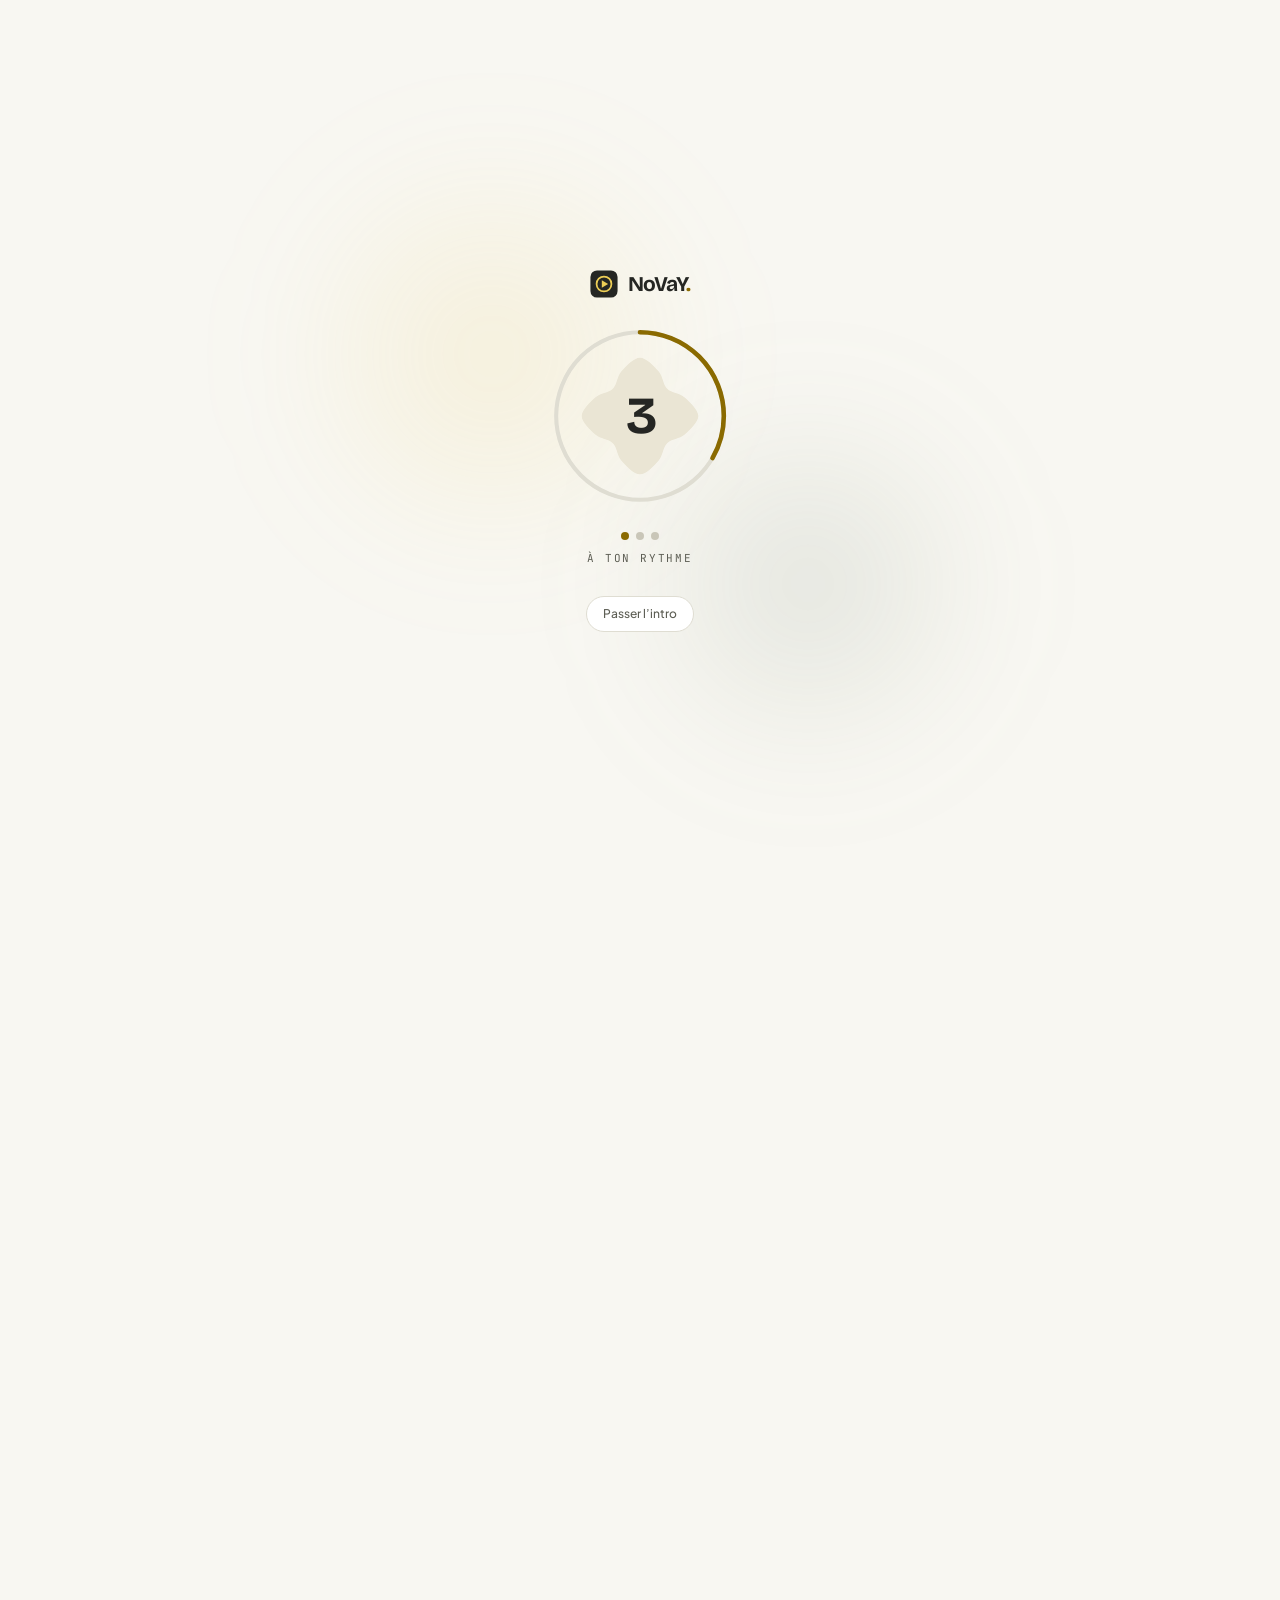
==== index.html @ 151ee206 "feat: initialize NoVaY web application project Set up the project structure including base dependenc" ====
<!doctype html>
<html lang="fr">
  <head>
    <meta charset="UTF-8" />
    <meta name="viewport" content="width=device-width, initial-scale=1.0" />
    <title>NoVaY — Tes animés, à ton rythme</title>
    <meta
      name="description"
      content="Télécharge NoVaY pour Android : animés VF et VOSTFR, bibliothèque et lecture hors ligne. APK universel gratuit, compatible Android 7 et plus."
    />
    <meta property="og:title" content="NoVaY — Tes animés, à ton rythme" />
    <meta
      property="og:description"
      content="Télécharge NoVaY pour Android : animés VF et VOSTFR, bibliothèque et lecture hors ligne. APK universel gratuit, compatible Android 7 et plus."
    />
    <meta property="og:type" content="website" />
    <meta name="twitter:card" content="summary_large_image" />
    <meta name="theme-color" content="#f8f7f2" />
    <link
      rel="icon"
      type="image/svg+xml"
      href="data:image/svg+xml,%3Csvg xmlns='http://www.w3.org/2000/svg' viewBox='0 0 32 32'%3E%3Crect width='32' height='32' rx='8' fill='%23252623'/%3E%3Ccircle cx='16' cy='16' r='9' fill='none' stroke='%23edce56' stroke-width='2'/%3E%3Cpath d='M13.5 11.8l7.2 4.2-7.2 4.2z' fill='%23edce56'/%3E%3C/svg%3E"
    />
    <link rel="preconnect" href="https://fonts.googleapis.com" />
    <link rel="preconnect" href="https://fonts.gstatic.com" crossorigin />
    <link
      href="https://fonts.googleapis.com/css2?family=Bricolage+Grotesque:opsz,wght@12..96,600;12..96,700&family=Fraunces:ital,opsz,wght@1,9..144,400;1,9..144,500&family=JetBrains+Mono:wght@500;600&family=Plus+Jakarta+Sans:wght@400;500;600;700&display=swap"
      rel="stylesheet"
    />
    <script>
      (function () {
        try {
          var saved = localStorage.getItem('novay-theme');
          var dark =
            saved === 'dark' ||
            (!saved &&
              window.matchMedia &&
              window.matchMedia('(prefers-color-scheme: dark)').matches);
          document.documentElement.dataset.theme = dark ? 'dark' : 'light';
          var reduced =
            window.matchMedia &&
            window.matchMedia('(prefers-reduced-motion: reduce)').matches;
          document.documentElement.dataset.loader = reduced ? 'done' : 'counting';
        } catch (e) {
          document.documentElement.dataset.theme = 'light';
          document.documentElement.dataset.loader = 'counting';
        }
      })();
    </script>
    <link rel="stylesheet" href="/src/styles.css" />
  </head>
  <body id="top">
    <div
      class="page-loader"
      id="page-loader"
      role="status"
      aria-live="polite"
      aria-label="Chargement de NoVaY"
      data-step="0"
    >
      <div class="loader-backdrop" aria-hidden="true">
        <div class="loader-ambient loader-ambient-1"></div>
        <div class="loader-ambient loader-ambient-2"></div>
      </div>

      <div class="loader-reveal-ring" aria-hidden="true"></div>

      <div class="loader-stage">
        <div class="loader-brand" aria-hidden="true">
          <svg class="brand-mark" viewBox="0 0 32 32" fill="none">
            <rect class="brand-mark-bg" x="0.5" y="0.5" width="31" height="31" rx="7.5" stroke-width="1" />
            <circle cx="16" cy="16" r="8.5" stroke="#edce56" stroke-width="2" />
            <path d="M13.5 11.8L20.7 16L13.5 20.2V11.8Z" fill="#edce56" />
          </svg>
          <span>NoVaY<span class="brand-dot">.</span></span>
        </div>

        <div class="loader-emblem">
          <svg class="loader-track-svg" viewBox="0 0 180 180" aria-hidden="true">
            <circle class="loader-ring-track" cx="90" cy="90" r="82" />
            <circle class="loader-ring-progress" id="loader-ring-progress" cx="90" cy="90" r="82" />
          </svg>

          <svg class="loader-m3-shape-svg" viewBox="0 0 200 200" aria-hidden="true">
            <path
              class="loader-m3-shape"
              id="loader-m3-shape"
              d="M 188.00 100.00 C 188.00 109.31 175.27 121.10 167.44 127.94 C 159.61 134.77 147.60 134.43 141.01 141.01 C 134.43 147.60 134.77 159.61 127.94 167.44 C 121.10 175.27 109.31 188.00 100.00 188.00 C 90.69 188.00 78.90 175.27 72.06 167.44 C 65.23 159.61 65.57 147.60 58.99 141.01 C 52.40 134.43 40.39 134.77 32.56 127.94 C 24.73 121.10 12.00 109.31 12.00 100.00 C 12.00 90.69 24.73 78.90 32.56 72.06 C 40.39 65.23 52.40 65.57 58.99 58.99 C 65.57 52.40 65.23 40.39 72.06 32.56 C 78.90 24.73 90.69 12.00 100.00 12.00 C 109.31 12.00 121.10 24.73 127.94 32.56 C 134.77 40.39 134.43 52.40 141.01 58.99 C 147.60 65.57 159.61 65.23 167.44 72.06 C 175.27 78.90 188.00 90.69 188.00 100.00 Z"
            />
          </svg>

          <div class="loader-count-wrap">
            <span class="loader-count" id="loader-count">3</span>
          </div>
        </div>

        <div class="loader-meta">
          <div class="loader-steps-bar" aria-hidden="true">
            <span class="loader-step-dot is-active" data-loader-dot="0"></span>
            <span class="loader-step-dot" data-loader-dot="1"></span>
            <span class="loader-step-dot" data-loader-dot="2"></span>
          </div>
          <p class="loader-caption" id="loader-caption">À ton rythme</p>
        </div>

        <button type="button" class="loader-skip" id="loader-skip">
          Passer l’intro
        </button>
      </div>
    </div>

    <a class="skip-link" href="#contenu">Aller au contenu</a>
    <div class="scroll-progress" aria-hidden="true">
      <div class="scroll-progress-bar" id="scroll-progress-bar"></div>
    </div>

    <header class="site-header" id="site-header">
      <div class="nav-bar wrap">
        <a class="brand" href="#top" aria-label="NoVaY — Accueil">
          <svg class="brand-mark" viewBox="0 0 32 32" fill="none" aria-hidden="true">
            <rect class="brand-mark-bg" x="0.5" y="0.5" width="31" height="31" rx="7.5" stroke-width="1" />
            <circle cx="16" cy="16" r="8.5" stroke="#edce56" stroke-width="2" />
            <path d="M13.5 11.8L20.7 16L13.5 20.2V11.8Z" fill="#edce56" />
          </svg>
          <span>NoVaY<span class="brand-dot">.</span></span>
        </a>

        <nav class="nav-links" aria-label="Navigation principale">
          <a href="#fonctionnalites">L’expérience</a>
          <a href="#apercu">Aperçu</a>
          <a href="#installation">Installation</a>
          <a href="#faq">FAQ</a>
        </nav>

        <div class="nav-actions">
          <button
            type="button"
            class="theme-toggle"
            id="theme-toggle"
            aria-label="Passer au thème sombre"
            aria-pressed="false"
          >
            <svg class="icon-moon" width="18" height="18" viewBox="0 0 24 24" fill="none" stroke="currentColor" stroke-width="1.8" stroke-linecap="round" stroke-linejoin="round" aria-hidden="true">
              <path d="M12 3a6 6 0 0 0 9 9 9 9 0 1 1-9-9Z" />
            </svg>
            <svg class="icon-sun" width="18" height="18" viewBox="0 0 24 24" fill="none" stroke="currentColor" stroke-width="1.8" stroke-linecap="round" stroke-linejoin="round" aria-hidden="true">
              <circle cx="12" cy="12" r="4" />
              <path d="M12 2v2" /><path d="M12 20v2" />
              <path d="m4.93 4.93 1.41 1.41" /><path d="m17.66 17.66 1.41 1.41" />
              <path d="M2 12h2" /><path d="M20 12h2" />
              <path d="m6.34 17.66-1.41 1.41" /><path d="m19.07 4.93-1.41 1.41" />
            </svg>
          </button>

          <a
            class="nav-download"
            href="https://github.com/jCVERSA/p/releases/latest/download/novay-universal-release.apk"
          >
            Télécharger
            <svg width="14" height="14" viewBox="0 0 24 24" fill="none" stroke="currentColor" stroke-width="2" stroke-linecap="round" stroke-linejoin="round" aria-hidden="true">
              <path d="M12 5v14" />
              <path d="m19 12-7 7-7-7" />
            </svg>
          </a>

          <button
            type="button"
            class="mobile-menu-btn"
            id="mobile-menu-btn"
            aria-label="Ouvrir le menu de navigation"
            aria-expanded="false"
            aria-controls="mobile-drawer"
          >
            <svg width="20" height="20" viewBox="0 0 24 24" fill="none" stroke="currentColor" stroke-width="2" stroke-linecap="round" stroke-linejoin="round" aria-hidden="true">
              <line x1="4" x2="20" y1="7" y2="7" />
              <line x1="4" x2="20" y1="12" y2="12" />
              <line x1="4" x2="20" y1="17" y2="17" />
            </svg>
          </button>
        </div>
      </div>

      <div class="mobile-drawer" id="mobile-drawer" hidden>
        <div class="mobile-drawer-links">
          <a href="#fonctionnalites">L’expérience</a>
          <a href="#apercu">Aperçu interactif</a>
          <a href="#installation">Installation</a>
          <a href="#faq">FAQ</a>
          <a href="https://github.com/jCVERSA/p/releases/latest/download/novay-universal-release.apk">
            Télécharger l’APK Android
          </a>
        </div>
      </div>
    </header>

    <main id="contenu" tabindex="-1">
      <section class="hero wrap">
        <div class="hero-copy">
          <div class="eyebrow">
            <span class="eyebrow-rule" aria-hidden="true"></span>
            TES ANIMÉS, PARTOUT AVEC TOI
          </div>
          <h1>
            Un épisode.<br />
            Puis un autre.<br />
            <span class="hero-highlight">À ton rythme.</span>
          </h1>
          <p class="hero-lead">
            Le plaisir des animés, sans détour. VF, VOSTFR et lecture hors ligne, réunis dans une seule application Android pensée pour t’accompagner partout.
          </p>
          <div class="hero-cta-row">
            <a
              class="button"
              href="https://github.com/jCVERSA/p/releases/latest/download/novay-universal-release.apk"
            >
              <svg width="17" height="17" viewBox="0 0 24 24" fill="none" stroke="currentColor" stroke-width="2" stroke-linecap="round" stroke-linejoin="round" aria-hidden="true">
                <path d="M12 15V3" />
                <path d="M21 15v4a2 2 0 0 1-2 2H5a2 2 0 0 1-2-2v-4" />
                <path d="m7 10 5 5 5-5" />
              </svg>
              Télécharger pour Android
              <svg width="16" height="16" viewBox="0 0 24 24" fill="none" stroke="currentColor" stroke-width="2" stroke-linecap="round" stroke-linejoin="round" aria-hidden="true">
                <path d="M7 7h10v10" />
                <path d="M7 17 17 7" />
              </svg>
            </a>
            <a class="button-secondary" href="#installation">
              Comment installer
              <svg width="14" height="14" viewBox="0 0 24 24" fill="none" stroke="currentColor" stroke-width="2" stroke-linecap="round" stroke-linejoin="round" aria-hidden="true">
                <path d="M5 12h14" />
                <path d="m12 5 7 7-7 7" />
              </svg>
            </a>
          </div>
          <div class="download-note">
            <svg width="14" height="14" viewBox="0 0 24 24" fill="none" stroke="currentColor" stroke-width="2" stroke-linecap="round" stroke-linejoin="round" aria-hidden="true">
              <rect width="14" height="20" x="5" y="2" rx="2" ry="2" />
              <path d="M12 18h.01" />
            </svg>
            <span>Android 7+</span>
            <span aria-hidden="true">·</span>
            <span>Gratuit</span>
            <span aria-hidden="true">·</span>
            <span>APK universel</span>
          </div>
        </div>

        <div class="hero-visual" id="apercu">
          <svg class="petal p1" viewBox="0 0 200 200" aria-hidden="true">
            <path
              class="m3-petal-path p1-path"
              d="M 188.00 100.00 C 188.00 111.52 176.89 121.93 164.67 126.79 C 152.46 131.65 141.58 131.96 136.77 136.77 C 131.96 141.58 131.65 152.46 126.79 164.67 C 121.93 176.89 111.52 188.00 100.00 188.00 C 88.48 188.00 78.07 176.89 73.21 164.67 C 68.35 152.46 68.04 141.58 63.23 136.77 C 58.42 131.96 47.54 131.65 35.33 126.79 C 23.11 121.93 12.00 111.52 12.00 100.00 C 12.00 88.48 23.11 78.07 35.33 73.21 C 47.54 68.35 58.42 68.04 63.23 63.23 C 68.04 58.42 68.35 47.54 73.21 35.33 C 78.07 23.11 88.48 12.00 100.00 12.00 C 111.52 12.00 121.93 23.11 126.79 35.33 C 131.65 47.54 131.96 58.42 136.77 63.23 C 141.58 68.04 152.46 68.35 164.67 73.21 C 176.89 78.07 188.00 88.48 188.00 100.00 Z"
            />
          </svg>
          <svg class="petal p2" viewBox="0 0 200 200" aria-hidden="true">
            <path
              class="m3-petal-path p2-path"
              d="M 187.00 100.00 C 187.00 111.39 163.31 117.01 160.05 124.87 C 156.80 132.74 169.57 153.47 161.52 161.52 C 153.47 169.57 132.74 156.80 124.87 160.05 C 117.01 163.31 111.39 187.00 100.00 187.00 C 88.61 187.00 82.99 163.31 75.13 160.05 C 67.26 156.80 46.53 169.57 38.48 161.52 C 30.43 153.47 43.20 132.74 39.95 124.87 C 36.69 117.01 13.00 111.39 13.00 100.00 C 13.00 88.61 36.69 82.99 39.95 75.13 C 43.20 67.26 30.43 46.53 38.48 38.48 C 46.53 30.43 67.26 43.20 75.13 39.95 C 82.99 36.69 88.61 13.00 100.00 13.00 C 111.39 13.00 117.01 36.69 124.87 39.95 C 132.74 43.20 153.47 30.43 161.52 38.48 C 169.57 46.53 156.80 67.26 160.05 75.13 C 163.31 82.99 187.00 88.61 187.00 100.00 Z"
            />
          </svg>
          <svg class="petal p3" viewBox="0 0 200 200" aria-hidden="true">
            <path
              class="m3-petal-path p3-path"
              d="M 184.00 100.00 C 185.05 111.00 180.69 122.17 173.38 130.39 C 166.06 138.62 156.35 143.85 147.74 147.74 C 139.13 151.63 131.69 154.71 124.39 158.89 C 117.09 163.06 109.42 168.33 100.00 172.00 C 90.58 175.67 79.40 177.19 69.29 174.15 C 59.17 171.11 50.64 163.52 45.92 154.08 C 41.19 144.65 40.23 133.91 40.34 124.71 C 40.44 115.52 41.05 107.85 40.00 100.00 C 38.95 92.15 36.30 83.57 35.11 73.12 C 33.92 62.68 34.80 50.44 40.26 40.26 C 45.72 30.08 55.76 22.58 67.12 20.62 C 78.49 18.67 90.58 22.24 100.00 28.00 C 109.42 33.76 116.18 41.08 122.23 46.34 C 128.28 51.60 134.22 54.76 142.08 57.92 C 149.95 61.07 159.75 64.80 168.15 71.77 C 176.55 78.74 182.95 89.00 184.00 100.00 Z"
            />
          </svg>
          <div class="orbit" aria-hidden="true"></div>

          <div class="floating-label" aria-hidden="true">
            <span>Le prochain épisode ?</span>
            <strong>Il vient avec toi.</strong>
            <svg width="68" height="42" viewBox="0 0 70 43">
              <path
                d="M2 4 Q55 -4 59 33 M49 25 L59 35 L68 24"
                fill="none"
                stroke="currentColor"
                stroke-width="1.5"
                stroke-linecap="round"
                stroke-linejoin="round"
              />
            </svg>
          </div>

          <div class="phone-stage">
            <div class="phone-depth-glow" aria-hidden="true"></div>
            <div class="phone" id="interactive-phone" role="region" aria-label="Aperçu interactif de l'application NoVaY">
              <div class="phone-glare" aria-hidden="true"></div>
              <div class="camera" aria-hidden="true"></div>
              <div class="phone-status" aria-hidden="true">
                <span>9:41</span>
                <span>5G · 94%</span>
              </div>

              <div class="phone-header">
                <span class="phone-brand">NoVaY<span class="brand-dot">.</span></span>
                <button
                  type="button"
                  class="phone-search-btn"
                  data-jump-tab="catalog"
                  aria-label="Explorer le catalogue dans l'aperçu"
                >
                  <svg width="16" height="16" viewBox="0 0 24 24" fill="none" stroke="currentColor" stroke-width="2" stroke-linecap="round" stroke-linejoin="round" aria-hidden="true">
                    <path d="m21 21-4.34-4.34" />
                    <circle cx="11" cy="11" r="8" />
                  </svg>
                </button>
              </div>
              <div class="phone-sub" id="phone-subtitle">Ton prochain épisode t’attend.</div>

              <!-- Screen 1: Library -->
              <div class="phone-screen" data-phone-screen="library">
                <div class="phone-art">
                  <svg class="sun" viewBox="0 0 200 200" aria-hidden="true">
                    <path
                      class="sun-path"
                      d="M 190.00 100.00 C 190.00 107.85 165.24 111.52 163.75 117.08 C 162.26 122.65 181.87 138.20 177.94 145.00 C 174.02 151.80 150.74 142.60 146.67 146.67 C 142.60 150.74 151.80 174.02 145.00 177.94 C 138.20 181.87 122.65 162.26 117.08 163.75 C 111.52 165.24 107.85 190.00 100.00 190.00 C 92.15 190.00 88.48 165.24 82.92 163.75 C 77.35 162.26 61.80 181.87 55.00 177.94 C 48.20 174.02 57.40 150.74 53.33 146.67 C 49.26 142.60 25.98 151.80 22.06 145.00 C 18.13 138.20 37.74 122.65 36.25 117.08 C 34.76 111.52 10.00 107.85 10.00 100.00 C 10.00 92.15 34.76 88.48 36.25 82.92 C 37.74 77.35 18.13 61.80 22.06 55.00 C 25.98 48.20 49.26 57.40 53.33 53.33 C 57.40 49.26 48.20 25.98 55.00 22.06 C 61.80 18.13 77.35 37.74 82.92 36.25 C 88.48 34.76 92.15 10.00 100.00 10.00 C 107.85 10.00 111.52 34.76 117.08 36.25 C 122.65 37.74 138.20 18.13 145.00 22.06 C 151.80 25.98 142.60 49.26 146.67 53.33 C 150.74 57.40 174.02 48.20 177.94 55.00 C 181.87 61.80 162.26 77.35 163.75 82.92 C 165.24 88.48 190.00 92.15 190.00 100.00 Z"
                    />
                  </svg>
                  <div class="mountain one" aria-hidden="true"></div>
                  <div class="mountain two" aria-hidden="true"></div>
                  <span class="art-label">À LA UNE</span>
                  <div class="art-title">
                    Une nouvelle<br />aventure commence.
                  </div>
                  <button type="button" class="play-btn" data-jump-tab="catalog">
                    <svg width="11" height="11" viewBox="0 0 24 24" fill="currentColor" aria-hidden="true">
                      <path d="M5 4l15 8-15 8V4z" />
                    </svg>
                    Explorer le catalogue
                  </button>
                </div>

                <div class="phone-section-row">
                  <span>Ta bibliothèque</span>
                  <svg width="14" height="14" viewBox="0 0 24 24" fill="none" stroke="currentColor" stroke-width="2" stroke-linecap="round" stroke-linejoin="round" aria-hidden="true">
                    <path d="M19 14c1.49-1.46 3-3.21 3-5.5A5.5 5.5 0 0 0 16.5 3c-1.76 0-3 .5-4.5 2-1.5-1.5-2.74-2-4.5-2A5.5 5.5 0 0 0 2 8.5c0 2.3 1.5 4.05 3 5.5l7 7Z" />
                  </svg>
                </div>

                <div class="mini-grid">
                  <button type="button" class="mini-tile" data-genre-tile="aventure" aria-pressed="false">
                    <div class="mini-art a0">
                      <svg width="20" height="20" viewBox="0 0 24 24" fill="none" stroke="currentColor" stroke-width="1.8" stroke-linecap="round" stroke-linejoin="round" aria-hidden="true">
                        <polygon points="12 2 15.09 8.26 22 9.27 17 14.14 18.18 21.02 12 17.77 5.82 21.02 7 14.14 2 9.27 8.91 8.26 12 2" />
                      </svg>
                    </div>
                    <span>Aventure</span>
                  </button>
                  <button type="button" class="mini-tile" data-genre-tile="fantastique" aria-pressed="false">
                    <div class="mini-art a1">
                      <svg width="20" height="20" viewBox="0 0 24 24" fill="none" stroke="currentColor" stroke-width="1.8" stroke-linecap="round" stroke-linejoin="round" aria-hidden="true">
                        <path d="M12 3a6 6 0 0 0 9 9 9 9 0 1 1-9-9Z" />
                      </svg>
                    </div>
                    <span>Fantastique</span>
                  </button>
                  <button type="button" class="mini-tile" data-genre-tile="decouverte" aria-pressed="false">
                    <div class="mini-art a2">
                      <svg width="20" height="20" viewBox="0 0 24 24" fill="none" stroke="currentColor" stroke-width="1.8" stroke-linecap="round" stroke-linejoin="round" aria-hidden="true">
                        <circle cx="12" cy="12" r="10" />
                        <polygon points="16.24 7.76 14.12 14.12 7.76 16.24 9.88 9.88 16.24 7.76" />
                      </svg>
                    </div>
                    <span>Découverte</span>
                  </button>
                </div>

                <button type="button" class="offline-banner" data-jump-tab="offline">
                  <div class="offline-icon">
                    <svg width="14" height="14" viewBox="0 0 24 24" fill="none" stroke="currentColor" stroke-width="2.2" stroke-linecap="round" stroke-linejoin="round" aria-hidden="true">
                      <path d="M12 15V3" />
                      <path d="M21 15v4a2 2 0 0 1-2 2H5a2 2 0 0 1-2-2v-4" />
                      <path d="m7 10 5 5 5-5" />
                    </svg>
                  </div>
                  <div>
                    <strong>Prêt pour le hors-ligne</strong>
                    <small id="library-offline-count">2 épisodes prêts hors ligne</small>
                  </div>
                  <svg class="offline-check" width="14" height="14" viewBox="0 0 24 24" fill="none" stroke="currentColor" stroke-width="2.4" stroke-linecap="round" stroke-linejoin="round" aria-hidden="true">
                    <path d="M20 6 9 17l-5-5" />
                  </svg>
                </button>
              </div>

              <!-- Screen 2: Catalog -->
              <div class="phone-screen" data-phone-screen="catalog" hidden>
                <div class="phone-filter-row" role="group" aria-label="Filtrer par langue">
                  <button type="button" class="phone-filter-btn" data-lang-filter="all" aria-pressed="true">Tous</button>
                  <button type="button" class="phone-filter-btn" data-lang-filter="VF" aria-pressed="false">VF</button>
                  <button type="button" class="phone-filter-btn" data-lang-filter="VOSTFR" aria-pressed="false">VOSTFR</button>
                </div>
                <div class="phone-list" id="phone-catalog-list"></div>
              </div>

              <!-- Screen 3: Offline -->
              <div class="phone-screen" data-phone-screen="offline" hidden>
                <div class="phone-offline-summary">
                  <span>Stockage hors ligne</span>
                  <strong id="phone-offline-total">2/4 prêts</strong>
                </div>
                <div class="phone-list" id="phone-offline-list"></div>
              </div>

              <div class="phone-nav" role="tablist" aria-label="Navigation de l'aperçu">
                <button
                  type="button"
                  class="phone-nav-btn"
                  role="tab"
                  data-phone-tab="library"
                  aria-selected="true"
                >
                  <span class="phone-nav-pill" aria-hidden="true">
                    <svg width="16" height="16" viewBox="0 0 24 24" fill="none" stroke="currentColor" stroke-width="2" stroke-linecap="round" stroke-linejoin="round">
                      <path d="M12 7v14" />
                      <path d="M3 18a1 1 0 0 1-1-1V4a1 1 0 0 1 1-1h5a4 4 0 0 1 4 4 4 4 0 0 1 4-4h5a1 1 0 0 1 1 1v13a1 1 0 0 1-1 1h-6a3 3 0 0 0-3 3 3 3 0 0 0-3-3z" />
                    </svg>
                  </span>
                  <span>Bibliothèque</span>
                </button>
                <button
                  type="button"
                  class="phone-nav-btn"
                  role="tab"
                  data-phone-tab="catalog"
                  aria-selected="false"
                >
                  <span class="phone-nav-pill" aria-hidden="true">
                    <svg width="16" height="16" viewBox="0 0 24 24" fill="none" stroke="currentColor" stroke-width="2" stroke-linecap="round" stroke-linejoin="round">
                      <path d="m21 21-4.34-4.34" />
                      <circle cx="11" cy="11" r="8" />
                    </svg>
                  </span>
                  <span>Catalogue</span>
                </button>
                <button
                  type="button"
                  class="phone-nav-btn"
                  role="tab"
                  data-phone-tab="offline"
                  aria-selected="false"
                >
                  <span class="phone-nav-pill" aria-hidden="true">
                    <svg width="16" height="16" viewBox="0 0 24 24" fill="none" stroke="currentColor" stroke-width="2" stroke-linecap="round" stroke-linejoin="round">
                      <path d="M12 15V3" />
                      <path d="M21 15v4a2 2 0 0 1-2 2H5a2 2 0 0 1-2-2v-4" />
                      <path d="m7 10 5 5 5-5" />
                    </svg>
                  </span>
                  <span>Hors-ligne</span>
                </button>
              </div>

              <div class="phone-sheet-backdrop" id="phone-sheet-backdrop" hidden></div>
              <div
                class="phone-sheet"
                id="phone-sheet"
                role="dialog"
                aria-modal="false"
                aria-labelledby="phone-sheet-title"
                hidden
              >
                <div class="phone-sheet-handle" aria-hidden="true"></div>
                <div class="phone-sheet-head">
                  <div>
                    <span class="phone-sheet-kicker">COLLECTION</span>
                    <h3 class="phone-sheet-title" id="phone-sheet-title">Fantastique</h3>
                  </div>
                  <button
                    type="button"
                    class="phone-sheet-close"
                    id="phone-sheet-close"
                    aria-label="Fermer l’aperçu de la collection"
                  >
                    <svg width="14" height="14" viewBox="0 0 24 24" fill="none" stroke="currentColor" stroke-width="2.2" stroke-linecap="round" stroke-linejoin="round" aria-hidden="true">
                      <path d="M18 6 6 18" />
                      <path d="m6 6 12 12" />
                    </svg>
                  </button>
                </div>
                <div class="phone-sheet-list" id="phone-sheet-list"></div>
                <button type="button" class="phone-sheet-cta" id="phone-sheet-catalog-btn">
                  Tout voir dans le catalogue
                  <svg width="12" height="12" viewBox="0 0 24 24" fill="none" stroke="currentColor" stroke-width="2.2" stroke-linecap="round" stroke-linejoin="round" aria-hidden="true">
                    <path d="M5 12h14" />
                    <path d="m12 5 7 7-7 7" />
                  </svg>
                </button>
              </div>
            </div>
          </div>

          <span class="preview-note">Aperçu interactif de l’expérience NoVaY — clique pour explorer</span>
          <svg class="little-star" width="56" height="56" viewBox="0 0 200 200" fill="none" aria-hidden="true">
            <path
              class="little-star-badge"
              d="M 190.00 100.00 C 190.00 107.85 165.24 111.52 163.75 117.08 C 162.26 122.65 181.87 138.20 177.94 145.00 C 174.02 151.80 150.74 142.60 146.67 146.67 C 142.60 150.74 151.80 174.02 145.00 177.94 C 138.20 181.87 122.65 162.26 117.08 163.75 C 111.52 165.24 107.85 190.00 100.00 190.00 C 92.15 190.00 88.48 165.24 82.92 163.75 C 77.35 162.26 61.80 181.87 55.00 177.94 C 48.20 174.02 57.40 150.74 53.33 146.67 C 49.26 142.60 25.98 151.80 22.06 145.00 C 18.13 138.20 37.74 122.65 36.25 117.08 C 34.76 111.52 10.00 107.85 10.00 100.00 C 10.00 92.15 34.76 88.48 36.25 82.92 C 37.74 77.35 18.13 61.80 22.06 55.00 C 25.98 48.20 49.26 57.40 53.33 53.33 C 57.40 49.26 48.20 25.98 55.00 22.06 C 61.80 18.13 77.35 37.74 82.92 36.25 C 88.48 34.76 92.15 10.00 100.00 10.00 C 107.85 10.00 111.52 34.76 117.08 36.25 C 122.65 37.74 138.20 18.13 145.00 22.06 C 151.80 25.98 142.60 49.26 146.67 53.33 C 150.74 57.40 174.02 48.20 177.94 55.00 C 181.87 61.80 162.26 77.35 163.75 82.92 C 165.24 88.48 190.00 92.15 190.00 100.00 Z"
            />
            <circle cx="100" cy="100" r="14" class="little-star-core" />
          </svg>
        </div>
      </section>

      <section class="promise reveal" aria-labelledby="promise-heading">
        <div class="promise-top" id="promise-heading">PAS BESOIN DE COMPLIQUER LES CHOSES.</div>
        <div class="promise-items">
          <div class="promise-item">
            <span class="promise-num" aria-hidden="true">1.</span>
            <h2>Choisis<br />ton animé.</h2>
          </div>
          <div class="promise-item">
            <span class="promise-num" aria-hidden="true">2.</span>
            <h2>Emporte<br />l’histoire.</h2>
          </div>
        </div>
        <p class="promise-foot">Une appli. Tes épisodes. Et la liberté de regarder à ta façon.</p>
      </section>

      <section id="fonctionnalites" class="features wrap">
        <div class="features-head reveal">
          <span class="section-label">UNE EXPÉRIENCE QUI TE SUIT</span>
        </div>

        <div class="feature-list">
          <article class="feature f0 reveal">
            <div class="feature-copy">
              <span class="feature-num">01.</span>
              <h2>Tes animés.<br />Ta langue.</h2>
              <p>
                Retrouve tes animés en VF ou en VOSTFR. Explore le catalogue, choisis ta saison et plonge dans le prochain épisode.
              </p>
              <div class="feature-control">
                <div class="segmented" role="group" aria-label="Choisir la langue d'aperçu">
                  <span class="segmented-indicator" aria-hidden="true"></span>
                  <button type="button" class="segmented-btn" data-feature-lang="VF" aria-pressed="true">VF</button>
                  <button type="button" class="segmented-btn" data-feature-lang="VOSTFR" aria-pressed="false">VOSTFR</button>
                </div>
                <span class="feature-control-note" id="feature-lang-note">Piste audio française sélectionnée</span>
              </div>
            </div>

            <div class="feature-illustration">
              <div class="illustration-disc">
                <svg class="morph-backdrop" viewBox="0 0 200 200" aria-hidden="true">
                  <path
                    class="morph-path"
                    d="M 188.00 100.00 C 188.00 109.31 175.27 121.10 167.44 127.94 C 159.61 134.77 147.60 134.43 141.01 141.01 C 134.43 147.60 134.77 159.61 127.94 167.44 C 121.10 175.27 109.31 188.00 100.00 188.00 C 90.69 188.00 78.90 175.27 72.06 167.44 C 65.23 159.61 65.57 147.60 58.99 141.01 C 52.40 134.43 40.39 134.77 32.56 127.94 C 24.73 121.10 12.00 109.31 12.00 100.00 C 12.00 90.69 24.73 78.90 32.56 72.06 C 40.39 65.23 52.40 65.57 58.99 58.99 C 65.57 52.40 65.23 40.39 72.06 32.56 C 78.90 24.73 90.69 12.00 100.00 12.00 C 109.31 12.00 121.10 24.73 127.94 32.56 C 134.77 40.39 134.43 52.40 141.01 58.99 C 147.60 65.57 159.61 65.23 167.44 72.06 C 175.27 78.90 188.00 90.69 188.00 100.00 Z"
                  />
                </svg>
                <svg class="illustration-icon" width="88" height="88" viewBox="0 0 24 24" fill="none" stroke="currentColor" stroke-width="1.35" stroke-linecap="round" stroke-linejoin="round" aria-hidden="true">
                  <path pathLength="1" d="M3 14h3a2 2 0 0 1 2 2v3a2 2 0 0 1-2 2H5a2 2 0 0 1-2-2v-7a9 9 0 0 1 18 0v7a2 2 0 0 1-2 2h-1a2 2 0 0 1-2-2v-3a2 2 0 0 1 2-2h3" />
                </svg>
                <svg class="small-spark" width="32" height="32" viewBox="0 0 48 48" fill="none" aria-hidden="true">
                  <path d="M24 4v40M4 24h40M10 10l28 28M38 10L10 38" stroke="currentColor" stroke-width="2.5" stroke-linecap="round" />
                </svg>
              </div>
              <span class="illustration-tag">VF &amp; VOSTFR</span>
            </div>
          </article>

          <article class="feature is-reversed f1 reveal">
            <div class="feature-copy">
              <span class="feature-num">02.</span>
              <h2>Moins de réseau.<br />Plus d’épisodes.</h2>
              <p>
                Télécharge tes épisodes dans la qualité de ton choix. Dans le train, en voyage ou sans connexion : la suite reste avec toi.
              </p>
              <div class="feature-control">
                <div class="segmented" role="group" aria-label="Choisir la qualité vidéo">
                  <span class="segmented-indicator" aria-hidden="true"></span>
                  <button type="button" class="segmented-btn" data-quality-opt="1080p" aria-pressed="false">1080p</button>
                  <button type="button" class="segmented-btn" data-quality-opt="720p" aria-pressed="true">720p</button>
                  <button type="button" class="segmented-btn" data-quality-opt="480p" aria-pressed="false">480p</button>
                </div>
                <span class="feature-control-note" id="feature-quality-note">HD · Équilibre idéal entre netteté et espace</span>
              </div>
            </div>

            <div class="feature-illustration">
              <div class="illustration-disc">
                <svg class="morph-backdrop" viewBox="0 0 200 200" aria-hidden="true">
                  <path
                    class="morph-path"
                    d="M 188.00 100.00 C 188.00 109.31 175.27 121.10 167.44 127.94 C 159.61 134.77 147.60 134.43 141.01 141.01 C 134.43 147.60 134.77 159.61 127.94 167.44 C 121.10 175.27 109.31 188.00 100.00 188.00 C 90.69 188.00 78.90 175.27 72.06 167.44 C 65.23 159.61 65.57 147.60 58.99 141.01 C 52.40 134.43 40.39 134.77 32.56 127.94 C 24.73 121.10 12.00 109.31 12.00 100.00 C 12.00 90.69 24.73 78.90 32.56 72.06 C 40.39 65.23 52.40 65.57 58.99 58.99 C 65.57 52.40 65.23 40.39 72.06 32.56 C 78.90 24.73 90.69 12.00 100.00 12.00 C 109.31 12.00 121.10 24.73 127.94 32.56 C 134.77 40.39 134.43 52.40 141.01 58.99 C 147.60 65.57 159.61 65.23 167.44 72.06 C 175.27 78.90 188.00 90.69 188.00 100.00 Z"
                  />
                </svg>
                <svg class="illustration-icon" width="88" height="88" viewBox="0 0 24 24" fill="none" stroke="currentColor" stroke-width="1.35" stroke-linecap="round" stroke-linejoin="round" aria-hidden="true">
                  <path pathLength="1" d="M12 20h.01" />
                  <path pathLength="1" d="M8.5 16.429a5 5 0 0 1 7 0" />
                  <path pathLength="1" d="M5 12.859a10 10 0 0 1 5.17-2.69" />
                  <path pathLength="1" d="M19 12.859a10 10 0 0 0-2.007-1.523" />
                  <path pathLength="1" d="M2 8.82a15 15 0 0 1 4.177-2.643" />
                  <path pathLength="1" d="M22 8.82a15 15 0 0 0-11.288-3.764" />
                  <path pathLength="1" d="m2 2 20 20" />
                </svg>
                <svg class="small-spark" width="32" height="32" viewBox="0 0 48 48" fill="none" aria-hidden="true">
                  <path d="M24 4v40M4 24h40M10 10l28 28M38 10L10 38" stroke="currentColor" stroke-width="2.5" stroke-linecap="round" />
                </svg>
              </div>
              <span class="illustration-tag">LECTURE HORS LIGNE</span>
            </div>
          </article>

          <article class="feature f2 reveal">
            <div class="feature-copy">
              <span class="feature-num">03.</span>
              <h2>Reprends là<br />où tu en étais.</h2>
              <p>
                Ta bibliothèque, tes favoris et ton historique au même endroit. Retrouve ta progression et continue sans chercher.
              </p>
              <div class="resume-widget" id="resume-widget">
                <button
                  type="button"
                  class="resume-play-btn"
                  id="resume-play-btn"
                  aria-pressed="false"
                  aria-label="Reprendre la lecture"
                >
                  <svg width="14" height="14" viewBox="0 0 24 24" fill="currentColor" aria-hidden="true">
                    <path d="M6 4l14 8-14 8z" />
                  </svg>
                </button>
                <div class="resume-meta">
                  <div class="resume-title">
                    <span class="resume-title-label">
                      <span>Épisode 14</span>
                      <span class="resume-eq" aria-hidden="true">
                        <span></span>
                        <span></span>
                        <span></span>
                      </span>
                    </span>
                    <span class="resume-time" id="resume-time">18:42 / 23:50</span>
                  </div>
                  <div class="resume-bar">
                    <div class="resume-bar-fill" id="resume-bar-fill"></div>
                  </div>
                </div>
              </div>
            </div>

            <div class="feature-illustration">
              <div class="illustration-disc">
                <svg class="morph-backdrop" viewBox="0 0 200 200" aria-hidden="true">
                  <path
                    class="morph-path"
                    d="M 188.00 100.00 C 188.00 109.31 175.27 121.10 167.44 127.94 C 159.61 134.77 147.60 134.43 141.01 141.01 C 134.43 147.60 134.77 159.61 127.94 167.44 C 121.10 175.27 109.31 188.00 100.00 188.00 C 90.69 188.00 78.90 175.27 72.06 167.44 C 65.23 159.61 65.57 147.60 58.99 141.01 C 52.40 134.43 40.39 134.77 32.56 127.94 C 24.73 121.10 12.00 109.31 12.00 100.00 C 12.00 90.69 24.73 78.90 32.56 72.06 C 40.39 65.23 52.40 65.57 58.99 58.99 C 65.57 52.40 65.23 40.39 72.06 32.56 C 78.90 24.73 90.69 12.00 100.00 12.00 C 109.31 12.00 121.10 24.73 127.94 32.56 C 134.77 40.39 134.43 52.40 141.01 58.99 C 147.60 65.57 159.61 65.23 167.44 72.06 C 175.27 78.90 188.00 90.69 188.00 100.00 Z"
                  />
                </svg>
                <svg class="illustration-icon" width="88" height="88" viewBox="0 0 24 24" fill="none" stroke="currentColor" stroke-width="1.35" stroke-linecap="round" stroke-linejoin="round" aria-hidden="true">
                  <path pathLength="1" d="M12 7v14" />
                  <path pathLength="1" d="M3 18a1 1 0 0 1-1-1V4a1 1 0 0 1 1-1h5a4 4 0 0 1 4 4 4 4 0 0 1 4-4h5a1 1 0 0 1 1 1v13a1 1 0 0 1-1 1h-6a3 3 0 0 0-3 3 3 3 0 0 0-3-3z" />
                </svg>
                <svg class="small-spark" width="32" height="32" viewBox="0 0 48 48" fill="none" aria-hidden="true">
                  <path d="M24 4v40M4 24h40M10 10l28 28M38 10L10 38" stroke="currentColor" stroke-width="2.5" stroke-linecap="round" />
                </svg>
              </div>
              <span class="illustration-tag">TON ESPACE, TON RYTHME</span>
            </div>
          </article>
        </div>
      </section>

      <section id="installation" class="installation wrap reveal">
        <span class="section-label">QUELQUES SECONDES, ET C’EST PARTI</span>
        <div class="section-heading">
          <h2>La suite commence<br />sur ton téléphone.</h2>
          <p>Pas de détour par un store. Installe directement NoVaY sur Android en trois étapes simples.</p>
        </div>

        <div class="steps-toolbar">
          <span>Coche les étapes au fur et à mesure de ton installation</span>
          <span class="steps-progress-text" id="steps-progress">0/3 étapes validées</span>
        </div>
        <div class="steps-progress-track" aria-hidden="true">
          <div class="steps-progress-fill" id="steps-progress-fill"></div>
        </div>

        <div class="steps">
          <button type="button" class="step-card" data-step="1" aria-pressed="false">
            <span class="step-top">
              <span>01</span>
              <span class="step-check" aria-hidden="true">
                <svg width="14" height="14" viewBox="0 0 24 24" fill="none" stroke="currentColor" stroke-width="2.6" stroke-linecap="round" stroke-linejoin="round">
                  <path d="M20 6 9 17l-5-5" />
                </svg>
              </span>
            </span>
            <h3>Télécharge l’APK</h3>
            <p>Récupère le fichier depuis la version officielle publiée sur GitHub.</p>
            <span class="step-hint">Fichier universel (32 &amp; 64 bits)</span>
          </button>

          <button type="button" class="step-card" data-step="2" aria-pressed="false">
            <span class="step-top">
              <span>02</span>
              <span class="step-check" aria-hidden="true">
                <svg width="14" height="14" viewBox="0 0 24 24" fill="none" stroke="currentColor" stroke-width="2.6" stroke-linecap="round" stroke-linejoin="round">
                  <path d="M20 6 9 17l-5-5" />
                </svg>
              </span>
            </span>
            <h3>Autorise l’installation</h3>
            <p>Si Android le demande, autorise ton navigateur à installer cette application.</p>
            <span class="step-hint">Paramètres &gt; Sources inconnues</span>
          </button>

          <button type="button" class="step-card" data-step="3" aria-pressed="false">
            <span class="step-top">
              <span>03</span>
              <span class="step-check" aria-hidden="true">
                <svg width="14" height="14" viewBox="0 0 24 24" fill="none" stroke="currentColor" stroke-width="2.6" stroke-linecap="round" stroke-linejoin="round">
                  <path d="M20 6 9 17l-5-5" />
                </svg>
              </span>
            </span>
            <h3>Ouvre NoVaY</h3>
            <p>Installe l’APK, ouvre l’appli et explore le catalogue à ton rythme.</p>
            <span class="step-hint">Aucun compte obligatoire</span>
          </button>
        </div>

        <div class="steps-complete-banner" id="steps-complete-banner" hidden>
          <div class="steps-complete-copy">
            <span class="steps-complete-badge" aria-hidden="true">
              <svg width="16" height="16" viewBox="0 0 24 24" fill="none" stroke="currentColor" stroke-width="2.4" stroke-linecap="round" stroke-linejoin="round">
                <path d="M20 6 9 17l-5-5" />
              </svg>
            </span>
            <div>
              <strong>Tout est prêt !</strong>
              <p>Tu as validé les 3 étapes — lance ton premier épisode sur Android.</p>
            </div>
          </div>
          <a
            class="button yellow steps-complete-cta"
            href="https://github.com/jCVERSA/p/releases/latest/download/novay-universal-release.apk"
          >
            <svg width="16" height="16" viewBox="0 0 24 24" fill="none" stroke="currentColor" stroke-width="2.1" stroke-linecap="round" stroke-linejoin="round" aria-hidden="true">
              <path d="M12 15V3" />
              <path d="M21 15v4a2 2 0 0 1-2 2H5a2 2 0 0 1-2-2v-4" />
              <path d="m7 10 5 5 5-5" />
            </svg>
            Télécharger l’APK
          </a>
        </div>

        <div class="safety-row">
          <p>N’installe que l’APK provenant du dépôt officiel. Tu peux retirer l’autorisation d’installation après usage.</p>
          <a class="safety-link" href="https://github.com/JCVERSA/p/releases" target="_blank" rel="noreferrer">
            Voir les versions sur GitHub
            <svg width="14" height="14" viewBox="0 0 24 24" fill="none" stroke="currentColor" stroke-width="2" stroke-linecap="round" stroke-linejoin="round" aria-hidden="true">
              <path d="M7 7h10v10" />
              <path d="M7 17 17 7" />
            </svg>
          </a>
        </div>
      </section>

      <section id="faq" class="faq wrap reveal">
        <div class="faq-heading">
          <span class="section-label">BON À SAVOIR</span>
          <h2>Une question<br />avant de lancer ?</h2>
          <p>Tout ce qu’il faut savoir sur la compatibilité, la lecture hors ligne et les mises à jour de NoVaY.</p>
        </div>

        <div class="faq-list">
          <div class="faq-item is-open" data-faq-index="0">
            <button type="button" class="faq-trigger" aria-expanded="true" aria-controls="faq-panel-0" id="faq-btn-0">
              <span>NoVaY est-elle gratuite ?</span>
              <span class="faq-plus" aria-hidden="true">+</span>
            </button>
            <div class="faq-panel" id="faq-panel-0" role="region" aria-labelledby="faq-btn-0">
              <div class="faq-panel-inner">
                <p>Oui. Le téléchargement et l’utilisation de l’application sont entièrement gratuits.</p>
              </div>
            </div>
          </div>

          <div class="faq-item" data-faq-index="1">
            <button type="button" class="faq-trigger" aria-expanded="false" aria-controls="faq-panel-1" id="faq-btn-1">
              <span>Mon téléphone est-il compatible ?</span>
              <span class="faq-plus" aria-hidden="true">+</span>
            </button>
            <div class="faq-panel" id="faq-panel-1" role="region" aria-labelledby="faq-btn-1">
              <div class="faq-panel-inner">
                <p>NoVaY est compatible avec Android 7 et versions ultérieures. L’APK universel inclut les architectures 32 et 64 bits.</p>
              </div>
            </div>
          </div>

          <div class="faq-item" data-faq-index="2">
            <button type="button" class="faq-trigger" aria-expanded="false" aria-controls="faq-panel-2" id="faq-btn-2">
              <span>Puis-je regarder sans connexion ?</span>
              <span class="faq-plus" aria-hidden="true">+</span>
            </button>
            <div class="faq-panel" id="faq-panel-2" role="region" aria-labelledby="faq-btn-2">
              <div class="faq-panel-inner">
                <p>Oui, après avoir téléchargé tes épisodes depuis l’application dans la qualité de ton choix. Le catalogue et les contenus non téléchargés nécessitent une connexion.</p>
              </div>
            </div>
          </div>

          <div class="faq-item" data-faq-index="3">
            <button type="button" class="faq-trigger" aria-expanded="false" aria-controls="faq-panel-3" id="faq-btn-3">
              <span>Comment mettre l’application à jour ?</span>
              <span class="faq-plus" aria-hidden="true">+</span>
            </button>
            <div class="faq-panel" id="faq-panel-3" role="region" aria-labelledby="faq-btn-3">
              <div class="faq-panel-inner">
                <p>Télécharge la dernière version depuis cette page ou le dépôt GitHub officiel, puis installe-la par-dessus la version existante sans perdre ta bibliothèque.</p>
              </div>
            </div>
          </div>
        </div>
      </section>

      <section class="last reveal">
        <div class="ocean-bg" aria-hidden="true">
          <div class="ocean-aura ocean-aura-1"></div>
          <div class="ocean-aura ocean-aura-2"></div>
          <svg class="ocean-m3-buoy buoy-left" viewBox="0 0 200 200">
            <path d="M 184.00 100.00 C 185.05 111.00 180.69 122.17 173.38 130.39 C 166.06 138.62 156.35 143.85 147.74 147.74 C 139.13 151.63 131.69 154.71 124.39 158.89 C 117.09 163.06 109.42 168.33 100.00 172.00 C 90.58 175.67 79.40 177.19 69.29 174.15 C 59.17 171.11 50.64 163.52 45.92 154.08 C 41.19 144.65 40.23 133.91 40.34 124.71 C 40.44 115.52 41.05 107.85 40.00 100.00 C 38.95 92.15 36.30 83.57 35.11 73.12 C 33.92 62.68 34.80 50.44 40.26 40.26 C 45.72 30.08 55.76 22.58 67.12 20.62 C 78.49 18.67 90.58 22.24 100.00 28.00 C 109.42 33.76 116.18 41.08 122.23 46.34 C 128.28 51.60 134.22 54.76 142.08 57.92 C 149.95 61.07 159.75 64.80 168.15 71.77 C 176.55 78.74 182.95 89.00 184.00 100.00 Z" />
          </svg>
          <svg class="ocean-m3-buoy buoy-right" viewBox="0 0 200 200">
            <path d="M 187.00 100.00 C 187.00 111.39 163.31 117.01 160.05 124.87 C 156.80 132.74 169.57 153.47 161.52 161.52 C 153.47 169.57 132.74 156.80 124.87 160.05 C 117.01 163.31 111.39 187.00 100.00 187.00 C 88.61 187.00 82.99 163.31 75.13 160.05 C 67.26 156.80 46.53 169.57 38.48 161.52 C 30.43 153.47 43.20 132.74 39.95 124.87 C 36.69 117.01 13.00 111.39 13.00 100.00 C 13.00 88.61 36.69 82.99 39.95 75.13 C 43.20 67.26 30.43 46.53 38.48 38.48 C 46.53 30.43 67.26 43.20 75.13 39.95 C 82.99 36.69 88.61 13.00 100.00 13.00 C 111.39 13.00 117.01 36.69 124.87 39.95 C 132.74 43.20 153.47 30.43 161.52 38.48 C 169.57 46.53 156.80 67.26 160.05 75.13 C 163.31 82.99 187.00 88.61 187.00 100.00 Z" />
          </svg>
          <div class="ocean-layer ocean-layer-far">
            <svg viewBox="0 0 2400 320" preserveAspectRatio="none">
              <path
                class="ocean-wave-far"
                d="M 0 163.74 C 33.33 166.80 66.67 166.78 100.00 166.04 C 133.33 165.30 166.67 164.18 200.00 163.91 C 233.33 163.63 266.67 164.03 300.00 163.84 C 333.33 163.65 366.67 162.65 400.00 160.77 C 433.33 158.88 466.67 156.31 500.00 154.30 C 533.33 152.28 566.67 150.98 600.00 149.60 C 633.33 148.22 666.67 146.47 700.00 142.80 C 733.33 139.14 766.67 133.40 800.00 127.59 C 833.33 121.79 866.67 116.31 900.00 114.82 C 933.33 113.32 966.67 116.10 1000.00 122.39 C 1033.33 128.68 1066.67 138.11 1100.00 146.21 C 1133.33 154.30 1166.67 160.69 1200.00 163.74 C 1233.33 166.80 1266.67 166.78 1300.00 166.04 C 1333.33 165.30 1366.67 164.18 1400.00 163.91 C 1433.33 163.63 1466.67 164.03 1500.00 163.84 C 1533.33 163.65 1566.67 162.65 1600.00 160.77 C 1633.33 158.88 1666.67 156.31 1700.00 154.30 C 1733.33 152.28 1766.67 150.98 1800.00 149.60 C 1833.33 148.22 1866.67 146.47 1900.00 142.80 C 1933.33 139.14 1966.67 133.40 2000.00 127.59 C 2033.33 121.79 2066.67 116.31 2100.00 114.82 C 2133.33 113.32 2166.67 116.10 2200.00 122.39 C 2233.33 128.68 2266.67 138.11 2300.00 146.21 C 2333.33 154.30 2366.67 160.69 2400.00 163.74 L 2400 320 L 0 320 Z"
              />
            </svg>
          </div>
          <div class="ocean-layer ocean-layer-mid">
            <svg viewBox="0 0 2400 320" preserveAspectRatio="none">
              <path
                class="ocean-wave-mid"
                d="M 0 216.29 C 33.33 216.67 66.67 215.17 100.00 212.99 C 133.33 210.81 166.67 207.96 200.00 203.65 C 233.33 199.33 266.67 193.20 300.00 185.62 C 333.33 178.04 366.67 169.13 400.00 162.71 C 433.33 156.30 466.67 152.87 500.00 154.21 C 533.33 155.56 566.67 161.58 600.00 168.28 C 633.33 174.97 666.67 181.72 700.00 184.85 C 733.33 187.97 766.67 187.43 800.00 185.62 C 833.33 183.81 866.67 181.30 900.00 181.81 C 933.33 182.32 966.67 185.98 1000.00 191.45 C 1033.33 196.92 1066.67 203.74 1100.00 208.52 C 1133.33 213.30 1166.67 215.91 1200.00 216.29 C 1233.33 216.67 1266.67 215.17 1300.00 212.99 C 1333.33 210.81 1366.67 207.96 1400.00 203.65 C 1433.33 199.33 1466.67 193.20 1500.00 185.62 C 1533.33 178.04 1566.67 169.13 1600.00 162.71 C 1633.33 156.30 1666.67 152.87 1700.00 154.21 C 1733.33 155.56 1766.67 161.58 1800.00 168.28 C 1833.33 174.97 1866.67 181.72 1900.00 184.85 C 1933.33 187.97 1966.67 187.43 2000.00 185.62 C 2033.33 183.81 2066.67 181.30 2100.00 181.81 C 2133.33 182.32 2166.67 185.98 2200.00 191.45 C 2233.33 196.92 2266.67 203.74 2300.00 208.52 C 2333.33 213.30 2366.67 215.91 2400.00 216.29 L 2400 320 L 0 320 Z"
              />
              <path
                class="ocean-wave-mid-line"
                d="M 0 216.29 C 33.33 216.67 66.67 215.17 100.00 212.99 C 133.33 210.81 166.67 207.96 200.00 203.65 C 233.33 199.33 266.67 193.20 300.00 185.62 C 333.33 178.04 366.67 169.13 400.00 162.71 C 433.33 156.30 466.67 152.87 500.00 154.21 C 533.33 155.56 566.67 161.58 600.00 168.28 C 633.33 174.97 666.67 181.72 700.00 184.85 C 733.33 187.97 766.67 187.43 800.00 185.62 C 833.33 183.81 866.67 181.30 900.00 181.81 C 933.33 182.32 966.67 185.98 1000.00 191.45 C 1033.33 196.92 1066.67 203.74 1100.00 208.52 C 1133.33 213.30 1166.67 215.91 1200.00 216.29 C 1233.33 216.67 1266.67 215.17 1300.00 212.99 C 1333.33 210.81 1366.67 207.96 1400.00 203.65 C 1433.33 199.33 1466.67 193.20 1500.00 185.62 C 1533.33 178.04 1566.67 169.13 1600.00 162.71 C 1633.33 156.30 1666.67 152.87 1700.00 154.21 C 1733.33 155.56 1766.67 161.58 1800.00 168.28 C 1833.33 174.97 1866.67 181.72 1900.00 184.85 C 1933.33 187.97 1966.67 187.43 2000.00 185.62 C 2033.33 183.81 2066.67 181.30 2100.00 181.81 C 2133.33 182.32 2166.67 185.98 2200.00 191.45 C 2233.33 196.92 2266.67 203.74 2300.00 208.52 C 2333.33 213.30 2366.67 215.91 2400.00 216.29"
              />
            </svg>
          </div>
          <div class="ocean-layer ocean-layer-near">
            <svg viewBox="0 0 2400 320" preserveAspectRatio="none">
              <path
                class="ocean-wave-near"
                d="M 0 234.75 C 33.33 231.02 66.67 224.34 100.00 216.99 C 133.33 209.64 166.67 202.06 200.00 198.45 C 233.33 194.85 266.67 195.53 300.00 200.15 C 333.33 204.78 366.67 212.99 400.00 220.48 C 433.33 227.96 466.67 234.35 500.00 237.89 C 533.33 241.42 566.67 242.31 600.00 242.51 C 633.33 242.72 666.67 242.53 700.00 242.90 C 733.33 243.27 766.67 244.03 800.00 244.17 C 833.33 244.32 866.67 243.69 900.00 242.58 C 933.33 241.48 966.67 240.14 1000.00 239.63 C 1033.33 239.13 1066.67 239.56 1100.00 239.49 C 1133.33 239.42 1166.67 238.48 1200.00 234.75 C 1233.33 231.02 1266.67 224.34 1300.00 216.99 C 1333.33 209.64 1366.67 202.06 1400.00 198.45 C 1433.33 194.85 1466.67 195.53 1500.00 200.15 C 1533.33 204.78 1566.67 212.99 1600.00 220.48 C 1633.33 227.96 1666.67 234.35 1700.00 237.89 C 1733.33 241.42 1766.67 242.31 1800.00 242.51 C 1833.33 242.72 1866.67 242.53 1900.00 242.90 C 1933.33 243.27 1966.67 244.03 2000.00 244.17 C 2033.33 244.32 2066.67 243.69 2100.00 242.58 C 2133.33 241.48 2166.67 240.14 2200.00 239.63 C 2233.33 239.13 2266.67 239.56 2300.00 239.49 C 2333.33 239.42 2366.67 238.48 2400.00 234.75 L 2400 320 L 0 320 Z"
              />
              <path
                class="ocean-wave-crest"
                d="M 0 234.75 C 33.33 231.02 66.67 224.34 100.00 216.99 C 133.33 209.64 166.67 202.06 200.00 198.45 C 233.33 194.85 266.67 195.53 300.00 200.15 C 333.33 204.78 366.67 212.99 400.00 220.48 C 433.33 227.96 466.67 234.35 500.00 237.89 C 533.33 241.42 566.67 242.31 600.00 242.51 C 633.33 242.72 666.67 242.53 700.00 242.90 C 733.33 243.27 766.67 244.03 800.00 244.17 C 833.33 244.32 866.67 243.69 900.00 242.58 C 933.33 241.48 966.67 240.14 1000.00 239.63 C 1033.33 239.13 1066.67 239.56 1100.00 239.49 C 1133.33 239.42 1166.67 238.48 1200.00 234.75 C 1233.33 231.02 1266.67 224.34 1300.00 216.99 C 1333.33 209.64 1366.67 202.06 1400.00 198.45 C 1433.33 194.85 1466.67 195.53 1500.00 200.15 C 1533.33 204.78 1566.67 212.99 1600.00 220.48 C 1633.33 227.96 1666.67 234.35 1700.00 237.89 C 1733.33 241.42 1766.67 242.31 1800.00 242.51 C 1833.33 242.72 1866.67 242.53 1900.00 242.90 C 1933.33 243.27 1966.67 244.03 2000.00 244.17 C 2033.33 244.32 2066.67 243.69 2100.00 242.58 C 2133.33 241.48 2166.67 240.14 2200.00 239.63 C 2233.33 239.13 2266.67 239.56 2300.00 239.49 C 2333.33 239.42 2366.67 238.48 2400.00 234.75"
              />
            </svg>
          </div>
        </div>

        <div class="last-content">
          <span class="eyebrow">LAISSE LA SUITE T’EMPORTER</span>
          <h2>
            Ton prochain épisode.<br />
            <span>Dans ta poche.</span>
          </h2>
          <a
            class="button yellow"
            href="https://github.com/jCVERSA/p/releases/latest/download/novay-universal-release.apk"
          >
            <svg width="17" height="17" viewBox="0 0 24 24" fill="none" stroke="currentColor" stroke-width="2" stroke-linecap="round" stroke-linejoin="round" aria-hidden="true">
              <path d="M12 15V3" />
              <path d="M21 15v4a2 2 0 0 1-2 2H5a2 2 0 0 1-2-2v-4" />
              <path d="m7 10 5 5 5-5" />
            </svg>
            Télécharger pour Android
            <svg width="16" height="16" viewBox="0 0 24 24" fill="none" stroke="currentColor" stroke-width="2" stroke-linecap="round" stroke-linejoin="round" aria-hidden="true">
              <path d="M7 7h10v10" />
              <path d="M7 17 17 7" />
            </svg>
          </a>
          <p class="last-note">Gratuit · Android 7+ · À ton rythme.</p>
        </div>
      </section>
    </main>

    <footer class="site-footer wrap">
      <div class="footer-top">
        <a href="#top" class="brand" aria-label="NoVaY — Retour en haut">
          <svg class="brand-mark" viewBox="0 0 32 32" fill="none" aria-hidden="true">
            <rect class="brand-mark-bg" x="0.5" y="0.5" width="31" height="31" rx="7.5" stroke-width="1" />
            <circle cx="16" cy="16" r="8.5" stroke="#edce56" stroke-width="2" />
            <path d="M13.5 11.8L20.7 16L13.5 20.2V11.8Z" fill="#edce56" />
          </svg>
          <span>NoVaY<span class="brand-dot">.</span></span>
        </a>
        <p class="footer-tagline">Des histoires à emporter.</p>
        <a class="footer-github" href="https://github.com/JCVERSA/p" target="_blank" rel="noreferrer">
          <svg width="16" height="16" viewBox="0 0 24 24" fill="none" stroke="currentColor" stroke-width="2" stroke-linecap="round" stroke-linejoin="round" aria-hidden="true">
            <path d="M15 22v-4a4.8 4.8 0 0 0-1-3.5c3 0 6-2 6-5.5.08-1.25-.27-2.48-1-3.5.28-1.15.28-2.35 0-3.5 0 0-1 0-3 1.5-2.64-.5-5.36-.5-8 0C6 2 5 2 5 2c-.3 1.15-.3 2.35 0 3.5A5.403 5.403 0 0 0 4 9c0 3.5 3 5.5 6 5.5-.39.49-.68 1.05-.85 1.65-.17.6-.22 1.23-.15 1.85v4" />
            <path d="M9 18c-4.51 2-5-2-7-2" />
          </svg>
          Le projet sur GitHub
          <span class="sr-only">(nouvel onglet)</span>
          <svg width="14" height="14" viewBox="0 0 24 24" fill="none" stroke="currentColor" stroke-width="2" stroke-linecap="round" stroke-linejoin="round" aria-hidden="true">
            <path d="M7 7h10v10" />
            <path d="M7 17 17 7" />
          </svg>
        </a>
      </div>

      <div class="footer-bottom">
        <span>© 2026 NoVaY</span>
        <span>Utilise les contenus dans le respect des droits de leurs créateurs.</span>
      </div>
    </footer>

    <script type="module" src="/src/main.ts"></script>
  </body>
</html>
---- src/styles.css ----
/* NoVaY — Editorial Light & Obsidian Dark Design System */

:root,
:root[data-theme='light'] {
  --bg: #f8f7f2;
  --bg-elevated: #f1efe6;
  --surface: #ffffff;
  --surface-muted: #eceae0;
  --ink: #252623;
  --muted: #5d5e54;
  --border: #dfddd2;
  --border-strong: #c9c6b8;
  --accent: #edce56;
  --accent-hover: #e5c33d;
  --accent-ink: #8a6a00;
  --dark-block: #252623;
  --dark-block-border: #252623;
  --dark-block-ink: #f8f7f2;
  --dark-block-muted: #c8c7bc;
  --petal: #ebe9df;
  --orbit: #dedbcd;
  --phone-bg: #f7f6f0;
  --phone-shadow: #dfdccc;
  --phone-art-bg: #d8d9bd;
  --mountain-1: #73866d;
  --mountain-2: #b1b79a;
  --disc-0: #eae5d4;
  --disc-1: #e4e8dc;
  --disc-2: #e9dfcf;
  --disc-ink: #4f4d40;
  --header-glass: rgba(248, 247, 242, 0.86);
  --focus-ring: #8a6a00;
  --success: #3e6b48;
  --success-bg: #e2ebe3;
  --shadow-soft: 0 20px 44px rgba(37, 38, 35, 0.08);
  --font-sans: 'Plus Jakarta Sans', -apple-system, BlinkMacSystemFont, 'Segoe UI', sans-serif;
  --font-display: 'Bricolage Grotesque', 'Plus Jakarta Sans', sans-serif;
  --font-editorial: 'Fraunces', Georgia, serif;
  --font-mono: 'JetBrains Mono', ui-monospace, SFMono-Regular, monospace;
  color-scheme: light;
}

:root[data-theme='dark'] {
  --bg: #151410;
  --bg-elevated: #1c1b15;
  --surface: #212019;
  --surface-muted: #28261e;
  --ink: #efede3;
  --muted: #b0ada0;
  --border: #312f25;
  --border-strong: #464336;
  --accent: #e8c84a;
  --accent-hover: #f2d45c;
  --accent-ink: #e8c84a;
  --dark-block: #1d1c15;
  --dark-block-border: #343126;
  --dark-block-ink: #f4f1e6;
  --dark-block-muted: #b8b4a6;
  --petal: #211f17;
  --orbit: #302d22;
  --phone-bg: #1d1c15;
  --phone-shadow: #0d0c09;
  --phone-art-bg: #2c2e1f;
  --mountain-1: #4d5d48;
  --mountain-2: #3b412e;
  --disc-0: #292519;
  --disc-1: #21251c;
  --disc-2: #2d2418;
  --disc-ink: #d4cebe;
  --header-glass: rgba(21, 20, 16, 0.86);
  --focus-ring: #e8c84a;
  --success: #8ac496;
  --success-bg: #1f2e22;
  --shadow-soft: 0 24px 48px rgba(0, 0, 0, 0.42);
  color-scheme: dark;
}

*,
*::before,
*::after {
  box-sizing: border-box;
  margin: 0;
  padding: 0;
}

html {
  scroll-behavior: smooth;
  font-size: 16px;
}

body {
  background-color: var(--bg);
  color: var(--ink);
  font-family: var(--font-sans);
  line-height: 1.55;
  -webkit-font-smoothing: antialiased;
  -moz-osx-font-smoothing: grayscale;
  overflow-x: hidden;
  transition: background-color 0.25s ease, color 0.25s ease;
}

a {
  color: inherit;
  text-decoration: none;
}

button {
  font: inherit;
  color: inherit;
  background: none;
  border: 0;
  cursor: pointer;
}

svg {
  display: block;
  flex-shrink: 0;
}

:focus-visible {
  outline: 2.5px solid var(--focus-ring);
  outline-offset: 4px;
  border-radius: 4px;
}

.sr-only {
  position: absolute;
  width: 1px;
  height: 1px;
  padding: 0;
  margin: -1px;
  overflow: hidden;
  clip: rect(0, 0, 0, 0);
  white-space: nowrap;
  border: 0;
}

.skip-link {
  position: fixed;
  top: 14px;
  left: 16px;
  z-index: 200;
  padding: 12px 18px;
  background: var(--ink);
  color: var(--bg);
  font-size: 13px;
  font-weight: 600;
  border-radius: 6px;
  transform: translateY(-160%);
  transition: transform 0.18s cubic-bezier(0.16, 1, 0.3, 1);
}

.skip-link:focus {
  transform: translateY(0);
}

/* Google Material 3 Intro Countdown (3 · 2 · 1) & Animated Iris Reveal */
@property --loader-hole {
  syntax: '<length-percentage>';
  inherits: false;
  initial-value: 0vmax;
}

:root[data-loader='counting'] body {
  overflow: hidden;
}

:root[data-loader='done'] .page-loader {
  display: none;
}

:root[data-loader='counting'] .site-header,
:root[data-loader='counting'] main,
:root[data-loader='counting'] .site-footer {
  opacity: 0;
  transform: scale(0.95) translateY(16px);
}

:root[data-loader='revealing'] .site-header,
:root[data-loader='revealing'] main,
:root[data-loader='revealing'] .site-footer {
  opacity: 1;
  transform: scale(1) translateY(0);
  transition:
    opacity 0.24s ease 0.1s,
    transform 0.72s cubic-bezier(0.05, 0.7, 0.1, 1) 0.1s;
}

.page-loader {
  --loader-progress: 0.3333;
  position: fixed;
  inset: 0;
  z-index: 9999;
  display: grid;
  place-items: center;
  pointer-events: auto;
}

.page-loader.is-revealing {
  pointer-events: none;
}

.loader-backdrop {
  position: absolute;
  inset: 0;
  background: var(--bg);
  overflow: hidden;
  --loader-hole: 0vmax;
  -webkit-mask-image: radial-gradient(
    circle var(--loader-hole) at 50% 50%,
    transparent 99%,
    #000 100%
  );
  mask-image: radial-gradient(
    circle var(--loader-hole) at 50% 50%,
    transparent 99%,
    #000 100%
  );
  transition: background-color 0.25s ease;
}

.page-loader.is-revealing .loader-backdrop {
  animation:
    m3LoaderIrisOpen 0.64s cubic-bezier(0.22, 1, 0.36, 1) 0.12s forwards,
    m3LoaderFadeTail 0.28s ease 0.48s forwards;
}

.loader-ambient {
  position: absolute;
  border-radius: 50%;
  filter: blur(64px);
  pointer-events: none;
}

.loader-ambient-1 {
  width: 420px;
  height: 420px;
  top: 16%;
  left: 22%;
  background: radial-gradient(circle, rgba(237, 206, 86, 0.18) 0%, transparent 70%);
  animation: loaderAuraFloat 6s ease-in-out infinite alternate;
}

.loader-ambient-2 {
  width: 380px;
  height: 380px;
  bottom: 14%;
  right: 22%;
  background: radial-gradient(circle, rgba(115, 134, 109, 0.18) 0%, transparent 70%);
  animation: loaderAuraFloat 7s ease-in-out infinite alternate-reverse;
}

:root[data-theme='dark'] .loader-ambient-1 {
  background: radial-gradient(circle, rgba(232, 200, 74, 0.12) 0%, transparent 70%);
}

:root[data-theme='dark'] .loader-ambient-2 {
  background: radial-gradient(circle, rgba(77, 93, 72, 0.2) 0%, transparent 70%);
}

.loader-reveal-ring {
  position: absolute;
  width: 240vmax;
  height: 240vmax;
  left: 50%;
  top: 50%;
  border-radius: 50%;
  border: 3px solid var(--accent);
  box-shadow: 0 0 40px rgba(237, 206, 86, 0.42);
  transform: translate(-50%, -50%) scale(0);
  opacity: 0;
  pointer-events: none;
}

.page-loader.is-revealing .loader-reveal-ring {
  animation: m3RevealRingExpand 0.64s cubic-bezier(0.22, 1, 0.36, 1) 0.12s forwards;
}

.loader-stage {
  position: relative;
  z-index: 2;
  display: flex;
  flex-direction: column;
  align-items: center;
  gap: 24px;
  padding: 24px;
  text-align: center;
}

.loader-brand {
  display: inline-flex;
  align-items: center;
  gap: 10px;
  font-family: var(--font-display);
  font-size: 21px;
  font-weight: 700;
  letter-spacing: -0.04em;
  color: var(--ink);
  transition: opacity 0.28s ease, transform 0.36s cubic-bezier(0.2, 0, 0, 1);
}

.loader-emblem {
  position: relative;
  width: 184px;
  height: 184px;
  display: grid;
  place-items: center;
  transition: opacity 0.18s ease, transform 0.22s cubic-bezier(0.2, 0, 0, 1);
}

.loader-track-svg {
  position: absolute;
  inset: 0;
  width: 100%;
  height: 100%;
  transform: rotate(-90deg);
}

.loader-ring-track {
  fill: none;
  stroke: var(--border);
  stroke-width: 4;
}

.loader-ring-progress {
  fill: none;
  stroke: var(--accent-ink);
  stroke-width: 4.5;
  stroke-linecap: round;
  stroke-dasharray: 515.22;
  stroke-dashoffset: calc(515.22 * (1 - var(--loader-progress, 0.3333)));
  transition:
    stroke-dashoffset 0.52s cubic-bezier(0.05, 0.7, 0.1, 1),
    stroke 0.3s ease;
}

:root[data-theme='dark'] .loader-ring-progress,
.page-loader[data-step='2'] .loader-ring-progress {
  stroke: var(--accent);
}

.loader-m3-shape-svg {
  position: absolute;
  width: 138px;
  height: 138px;
  transition: transform 0.58s cubic-bezier(0.34, 1.56, 0.64, 1);
}

.page-loader[data-step='0'] .loader-m3-shape-svg {
  transform: rotate(0deg) scale(0.96);
}

.page-loader[data-step='1'] .loader-m3-shape-svg {
  transform: rotate(45deg) scale(1);
}

.page-loader[data-step='2'] .loader-m3-shape-svg {
  transform: rotate(90deg) scale(1.06);
}

.loader-m3-shape {
  fill: var(--disc-0);
  d: path("M 188.00 100.00 C 188.00 109.31 175.27 121.10 167.44 127.94 C 159.61 134.77 147.60 134.43 141.01 141.01 C 134.43 147.60 134.77 159.61 127.94 167.44 C 121.10 175.27 109.31 188.00 100.00 188.00 C 90.69 188.00 78.90 175.27 72.06 167.44 C 65.23 159.61 65.57 147.60 58.99 141.01 C 52.40 134.43 40.39 134.77 32.56 127.94 C 24.73 121.10 12.00 109.31 12.00 100.00 C 12.00 90.69 24.73 78.90 32.56 72.06 C 40.39 65.23 52.40 65.57 58.99 58.99 C 65.57 52.40 65.23 40.39 72.06 32.56 C 78.90 24.73 90.69 12.00 100.00 12.00 C 109.31 12.00 121.10 24.73 127.94 32.56 C 134.77 40.39 134.43 52.40 141.01 58.99 C 147.60 65.57 159.61 65.23 167.44 72.06 C 175.27 78.90 188.00 90.69 188.00 100.00 Z");
  transition:
    d 0.42s cubic-bezier(0.34, 1.56, 0.64, 1),
    fill 0.36s ease;
}

.page-loader[data-step='1'] .loader-m3-shape {
  fill: var(--disc-1);
  d: path("M 180.00 100.00 C 180.00 110.97 181.54 121.69 179.42 132.90 C 177.30 144.11 175.03 159.52 167.27 167.27 C 159.52 175.03 144.11 177.30 132.90 179.42 C 121.69 181.54 110.97 180.00 100.00 180.00 C 89.03 180.00 78.31 181.54 67.10 179.42 C 55.89 177.30 40.48 175.03 32.73 167.27 C 24.97 159.52 22.70 144.11 20.58 132.90 C 18.46 121.69 20.00 110.97 20.00 100.00 C 20.00 89.03 18.46 78.31 20.58 67.10 C 22.70 55.89 24.97 40.48 32.73 32.73 C 40.48 24.97 55.89 22.70 67.10 20.58 C 78.31 18.46 89.03 20.00 100.00 20.00 C 110.97 20.00 121.69 18.46 132.90 20.58 C 144.11 22.70 159.52 24.97 167.27 32.73 C 175.03 40.48 177.30 55.89 179.42 67.10 C 181.54 78.31 180.00 89.03 180.00 100.00 Z");
}

.page-loader[data-step='2'] .loader-m3-shape {
  fill: var(--accent);
  d: path("M 187.00 100.00 C 187.00 108.55 166.15 115.39 161.90 125.64 C 157.65 135.89 167.56 155.47 161.52 161.52 C 155.47 167.56 135.89 157.65 125.64 161.90 C 115.39 166.15 108.55 187.00 100.00 187.00 C 91.45 187.00 84.61 166.15 74.36 161.90 C 64.11 157.65 44.53 167.56 38.48 161.52 C 32.44 155.47 42.35 135.89 38.10 125.64 C 33.85 115.39 13.00 108.55 13.00 100.00 C 13.00 91.45 33.85 84.61 38.10 74.36 C 42.35 64.11 32.44 44.53 38.48 38.48 C 44.53 32.44 64.11 42.35 74.36 38.10 C 84.61 33.85 91.45 13.00 100.00 13.00 C 108.55 13.00 115.39 33.85 125.64 38.10 C 135.89 42.35 155.47 32.44 161.52 38.48 C 167.56 44.53 157.65 64.11 161.90 74.36 C 166.15 84.61 187.00 91.45 187.00 100.00 Z");
}

.loader-count-wrap {
  position: relative;
  z-index: 2;
  display: grid;
  place-items: center;
  overflow: hidden;
  width: 72px;
  height: 72px;
}

.loader-count {
  font-family: var(--font-display);
  font-size: 52px;
  font-weight: 700;
  line-height: 1;
  letter-spacing: -0.04em;
  font-variant-numeric: tabular-nums;
  color: var(--ink);
  transition: color 0.25s ease;
}

.page-loader[data-step='2'] .loader-count {
  color: #1f1e18;
}

.loader-count.is-ticking {
  animation: m3CountEnter 0.44s cubic-bezier(0.05, 0.7, 0.1, 1) both;
}

.loader-meta {
  display: flex;
  flex-direction: column;
  align-items: center;
  gap: 10px;
  transition: opacity 0.26s ease, transform 0.34s cubic-bezier(0.2, 0, 0, 1);
}

.loader-steps-bar {
  display: inline-flex;
  align-items: center;
  gap: 7px;
}

.loader-step-dot {
  width: 8px;
  height: 8px;
  border-radius: 99px;
  background: var(--border-strong);
  transition:
    width 0.38s cubic-bezier(0.05, 0.7, 0.1, 1),
    background-color 0.3s ease;
}

.loader-step-dot.is-active {
  background: var(--accent-ink);
}

.loader-step-dot.is-current {
  width: 24px;
  background: var(--accent);
}

.loader-caption {
  font-family: var(--font-mono);
  font-size: 11px;
  letter-spacing: 0.16em;
  text-transform: uppercase;
  color: var(--muted);
}

.loader-skip {
  margin-top: 4px;
  padding: 8px 16px;
  border-radius: 99px;
  border: 1px solid var(--border);
  background: var(--surface);
  color: var(--muted);
  font-size: 12px;
  font-weight: 500;
  transition:
    opacity 0.24s ease,
    transform 0.2s cubic-bezier(0.16, 1, 0.3, 1),
    color 0.16s ease,
    border-color 0.16s ease;
}

.loader-skip:hover {
  color: var(--ink);
  border-color: var(--border-strong);
  transform: translateY(-1px);
}

.page-loader.is-revealing .loader-emblem {
  transform: scale(0.84);
  opacity: 0;
}

.page-loader.is-revealing .loader-brand {
  transform: translateY(-10px);
  opacity: 0;
  transition-duration: 0.18s;
}

.page-loader.is-revealing .loader-meta,
.page-loader.is-revealing .loader-skip {
  transform: translateY(10px);
  opacity: 0;
  transition-duration: 0.18s;
}

@keyframes m3CountEnter {
  0% {
    opacity: 0;
    transform: translateY(16px) scale(0.74);
  }
  100% {
    opacity: 1;
    transform: translateY(0) scale(1);
  }
}

@keyframes m3LoaderIrisOpen {
  0% {
    --loader-hole: 0vmax;
  }
  100% {
    --loader-hole: 120vmax;
  }
}

@keyframes m3LoaderFadeTail {
  0% {
    opacity: 1;
  }
  100% {
    opacity: 0;
  }
}

@keyframes m3RevealRingExpand {
  0% {
    opacity: 0.95;
    transform: translate(-50%, -50%) scale(0);
  }
  75% {
    opacity: 0.6;
  }
  100% {
    opacity: 0;
    transform: translate(-50%, -50%) scale(1);
  }
}

@keyframes loaderAuraFloat {
  0% {
    transform: translate3d(0, 0, 0) scale(1);
  }
  100% {
    transform: translate3d(18px, -14px, 0) scale(1.08);
  }
}

/* Top scroll progress hairline */
.scroll-progress {
  position: fixed;
  top: 0;
  left: 0;
  right: 0;
  height: 2px;
  z-index: 120;
  pointer-events: none;
  background: transparent;
}

.scroll-progress-bar {
  height: 100%;
  width: 100%;
  background: var(--accent);
  transform-origin: left center;
  transform: scaleX(0);
  transition: transform 0.08s linear;
}

.wrap {
  width: 100%;
  max-width: 1120px;
  margin-left: auto;
  margin-right: auto;
  padding-left: 32px;
  padding-right: 32px;
}

/* Header / Top Bar Contract: 3 clean zones */
.site-header {
  --header-blur: 12px;
  position: sticky;
  top: 0;
  z-index: 90;
  background: var(--header-glass);
  backdrop-filter: blur(var(--header-blur));
  -webkit-backdrop-filter: blur(var(--header-blur));
  border-bottom: 1px solid transparent;
  transition:
    border-color 0.25s ease,
    background-color 0.25s ease,
    box-shadow 0.25s ease;
}

.site-header.is-scrolled {
  border-bottom-color: var(--border);
  box-shadow: 0 10px 30px rgba(37, 38, 35, 0.06);
}

:root[data-theme='dark'] .site-header.is-scrolled {
  box-shadow: 0 12px 32px rgba(0, 0, 0, 0.34);
}

.nav-bar {
  height: 80px;
  display: flex;
  align-items: center;
  justify-content: space-between;
  gap: 32px;
}

.brand {
  display: inline-flex;
  align-items: center;
  gap: 10px;
  font-family: var(--font-display);
  font-size: 25px;
  font-weight: 700;
  letter-spacing: -0.04em;
  white-space: nowrap;
  flex-shrink: 0;
}

.brand-mark {
  width: 28px;
  height: 28px;
  transition: transform 0.2s cubic-bezier(0.16, 1, 0.3, 1);
}

.brand-mark-bg {
  fill: #252623;
  stroke: transparent;
}

:root[data-theme='dark'] .brand-mark-bg {
  fill: #26241b;
  stroke: #464336;
}

.brand:hover .brand-mark {
  transform: rotate(-6deg) scale(1.04);
}

.brand-dot {
  color: var(--accent-ink);
}

.nav-links {
  display: flex;
  align-items: center;
  gap: 32px;
}

.nav-links a {
  position: relative;
  font-size: 13px;
  font-weight: 500;
  color: var(--muted);
  min-height: 44px;
  display: inline-flex;
  align-items: center;
  white-space: nowrap;
  flex-shrink: 0;
  transition: color 0.16s ease;
}

.nav-links a::after {
  content: '';
  position: absolute;
  left: 0;
  right: 0;
  bottom: 10px;
  height: 1.5px;
  background: var(--accent-ink);
  transform: scaleX(0);
  transform-origin: left center;
  transition: transform 0.2s cubic-bezier(0.16, 1, 0.3, 1);
}

.nav-links a:hover,
.nav-links a.is-active {
  color: var(--ink);
}

.nav-links a.is-active::after,
.nav-links a:hover::after {
  transform: scaleX(1);
}

.nav-actions {
  display: flex;
  align-items: center;
  gap: 14px;
  flex-shrink: 0;
}

.theme-toggle {
  width: 40px;
  height: 40px;
  border-radius: 8px;
  border: 1px solid var(--border);
  background: var(--surface);
  display: inline-flex;
  align-items: center;
  justify-content: center;
  color: var(--ink);
  transition: transform 0.18s cubic-bezier(0.16, 1, 0.3, 1), border-color 0.16s ease, background-color 0.16s ease;
}

.theme-toggle:hover {
  border-color: var(--border-strong);
  transform: translateY(-1px);
}

.theme-toggle:active {
  transform: scale(0.94);
}

.theme-toggle .icon-sun,
.theme-toggle .icon-moon {
  animation: themeIconIn 0.36s cubic-bezier(0.16, 1, 0.3, 1) both;
}

.theme-toggle .icon-sun {
  display: none;
}

.theme-toggle .icon-moon {
  display: block;
}

:root[data-theme='dark'] .theme-toggle .icon-sun {
  display: block;
}

:root[data-theme='dark'] .theme-toggle .icon-moon {
  display: none;
}

@keyframes themeIconIn {
  from {
    opacity: 0;
    transform: rotate(-36deg) scale(0.75);
  }
  to {
    opacity: 1;
    transform: rotate(0deg) scale(1);
  }
}

/* Full-screen radial wipe when switching between light and dark modes */
:root.is-theme-transitioning *,
:root.is-theme-transitioning *::before,
:root.is-theme-transitioning *::after {
  transition: none !important;
}

::view-transition-old(root),
::view-transition-new(root) {
  animation: none;
  mix-blend-mode: normal;
}

::view-transition-old(root) {
  z-index: 1;
}

::view-transition-new(root) {
  z-index: 2;
  animation: themeScreenWipe 0.52s cubic-bezier(0.22, 1, 0.36, 1) both;
}

@keyframes themeScreenWipe {
  from {
    clip-path: circle(0px at var(--theme-x, 50vw) var(--theme-y, 40px));
  }
  to {
    clip-path: circle(var(--theme-r, 150vmax) at var(--theme-x, 50vw) var(--theme-y, 40px));
  }
}

.nav-download {
  display: inline-flex;
  align-items: center;
  gap: 8px;
  font-size: 13px;
  font-weight: 600;
  min-height: 40px;
  padding: 8px 4px;
  border-bottom: 1.5px solid var(--ink);
  white-space: nowrap;
  flex-shrink: 0;
  transition: color 0.16s ease, border-color 0.16s ease, transform 0.16s cubic-bezier(0.16, 1, 0.3, 1);
}

.nav-download:hover {
  color: var(--accent-ink);
  border-bottom-color: var(--accent-ink);
}

.mobile-menu-btn {
  display: none;
  width: 44px;
  height: 44px;
  border-radius: 8px;
  border: 1px solid var(--border);
  background: var(--surface);
  align-items: center;
  justify-content: center;
}

.mobile-drawer {
  display: none;
  border-top: 1px solid var(--border);
  background: var(--bg);
  padding: 12px 24px 20px;
}

.mobile-drawer.is-open {
  display: block;
}

.mobile-drawer-links {
  display: flex;
  flex-direction: column;
  gap: 4px;
}

.mobile-drawer-links a {
  min-height: 44px;
  display: flex;
  align-items: center;
  justify-content: space-between;
  font-size: 15px;
  font-weight: 500;
  border-bottom: 1px solid var(--border);
}

/* Shared Typography & Buttons */
.eyebrow,
.section-label {
  font-size: 11px;
  letter-spacing: 0.14em;
  font-weight: 600;
  color: var(--muted);
}

.eyebrow {
  display: inline-flex;
  align-items: center;
  gap: 12px;
}

.eyebrow-rule {
  width: 24px;
  height: 1.5px;
  background: var(--accent-ink);
  display: inline-block;
}

.button {
  position: relative;
  overflow: hidden;
  display: inline-flex;
  align-items: center;
  justify-content: center;
  gap: 12px;
  min-height: 50px;
  padding: 14px 22px;
  border-radius: 8px;
  font-size: 14px;
  font-weight: 600;
  background: var(--ink);
  color: var(--bg);
  white-space: nowrap;
  flex-shrink: 0;
  transition: transform 0.18s cubic-bezier(0.16, 1, 0.3, 1), background-color 0.18s ease, box-shadow 0.18s ease;
}

.button:hover {
  transform: translateY(-2px);
  box-shadow: 0 10px 24px rgba(37, 38, 35, 0.16);
}

.button:active {
  transform: translateY(0) scale(0.99);
}

/* Material Tactile Ripple */
.m3-ripple {
  position: absolute;
  border-radius: 50%;
  pointer-events: none;
  background: currentColor;
  opacity: 0.18;
  transform: scale(0);
  animation: m3RippleExpand 0.56s cubic-bezier(0.2, 0, 0, 1) forwards;
  z-index: 4;
}

@keyframes m3RippleExpand {
  0% {
    transform: scale(0);
    opacity: 0.22;
  }
  100% {
    transform: scale(1);
    opacity: 0;
  }
}

.button.yellow {
  background: var(--accent);
  color: #1f1e18;
}

.button.yellow:hover {
  background: var(--accent-hover);
  box-shadow: 0 12px 26px rgba(237, 206, 86, 0.28);
}

.button-secondary {
  display: inline-flex;
  align-items: center;
  gap: 6px;
  min-height: 50px;
  padding: 12px 14px;
  font-size: 13px;
  font-weight: 600;
  color: var(--muted);
  white-space: nowrap;
  flex-shrink: 0;
  transition: color 0.16s ease;
}

.button-secondary:hover {
  color: var(--ink);
}

/* Hero Section */
.hero {
  display: grid;
  grid-template-columns: 1.12fr 1fr;
  align-items: center;
  gap: 40px;
  min-height: 640px;
  padding-top: 32px;
  padding-bottom: 84px;
}

.hero-copy h1 {
  font-family: var(--font-display);
  font-size: clamp(2.75rem, 4.6vw, 4rem);
  line-height: 1.1;
  letter-spacing: -0.032em;
  font-weight: 700;
  margin: 24px 0 22px;
  text-wrap: balance;
}

.hero-highlight {
  position: relative;
  display: inline-block;
  z-index: 1;
  font-family: var(--font-editorial);
  font-style: italic;
  font-weight: 500;
  letter-spacing: -0.02em;
}

.hero-highlight::after {
  content: '';
  position: absolute;
  left: -3px;
  right: -3px;
  bottom: 2px;
  height: 12px;
  background: var(--accent);
  z-index: -1;
  transform: scaleX(1) rotate(-1.4deg);
  transform-origin: left center;
  border-radius: 2px;
}

:root[data-theme='dark'] .hero-highlight::after {
  opacity: 0.42;
}

/* Staggered Hero Entrance & Brush Highlight Draw after Loader Reveal */
.js-enhanced:root[data-loader='counting'] .hero-copy .eyebrow,
.js-enhanced:root[data-loader='counting'] .hero-copy h1,
.js-enhanced:root[data-loader='counting'] .hero-copy .hero-lead,
.js-enhanced:root[data-loader='counting'] .hero-copy .hero-cta-row,
.js-enhanced:root[data-loader='counting'] .hero-copy .download-note {
  opacity: 0;
  transform: translateY(18px);
  filter: blur(6px);
}

.js-enhanced:root[data-loader='counting'] .hero-highlight::after {
  transform: scaleX(0) rotate(-1.4deg);
}

.js-enhanced:root[data-loader='revealing'] .hero-copy .eyebrow,
.js-enhanced:root[data-loader='done'] .hero-copy .eyebrow {
  animation: heroStaggerIn 0.56s cubic-bezier(0.05, 0.7, 0.1, 1) 0.08s both;
}

.js-enhanced:root[data-loader='revealing'] .hero-copy h1,
.js-enhanced:root[data-loader='done'] .hero-copy h1 {
  animation: heroStaggerIn 0.62s cubic-bezier(0.05, 0.7, 0.1, 1) 0.18s both;
}

.js-enhanced:root[data-loader='revealing'] .hero-copy .hero-lead,
.js-enhanced:root[data-loader='done'] .hero-copy .hero-lead {
  animation: heroStaggerIn 0.6s cubic-bezier(0.05, 0.7, 0.1, 1) 0.28s both;
}

.js-enhanced:root[data-loader='revealing'] .hero-copy .hero-cta-row,
.js-enhanced:root[data-loader='done'] .hero-copy .hero-cta-row {
  animation: heroStaggerIn 0.58s cubic-bezier(0.05, 0.7, 0.1, 1) 0.36s both;
}

.js-enhanced:root[data-loader='revealing'] .hero-copy .download-note,
.js-enhanced:root[data-loader='done'] .hero-copy .download-note {
  animation: heroStaggerIn 0.54s cubic-bezier(0.05, 0.7, 0.1, 1) 0.44s both;
}

.js-enhanced:root[data-loader='revealing'] .hero-highlight::after,
.js-enhanced:root[data-loader='done'] .hero-highlight::after {
  animation: heroBrushDraw 0.62s cubic-bezier(0.22, 1, 0.36, 1) 0.48s both;
}

@keyframes heroStaggerIn {
  from {
    opacity: 0;
    transform: translateY(18px);
    filter: blur(6px);
  }
  to {
    opacity: 1;
    transform: translateY(0);
    filter: blur(0);
  }
}

@keyframes heroBrushDraw {
  from {
    transform: scaleX(0) rotate(-1.4deg);
  }
  to {
    transform: scaleX(1) rotate(-1.4deg);
  }
}

.hero-lead {
  font-size: 16px;
  line-height: 1.75;
  color: var(--muted);
  max-width: 440px;
  margin-bottom: 28px;
}

.hero-cta-row {
  display: flex;
  flex-wrap: wrap;
  align-items: center;
  gap: 10px;
}

.download-note {
  display: flex;
  flex-wrap: wrap;
  align-items: center;
  gap: 8px;
  margin-top: 16px;
  font-size: 12.5px;
  color: var(--muted);
}

.download-note span[aria-hidden='true'] {
  opacity: 0.65;
}

/* Hero Interactive Visual & Phone Mockup — Material 3 Expressive Motion & Shapes */
.hero-visual {
  position: relative;
  display: flex;
  flex-direction: column;
  align-items: center;
  justify-content: center;
  min-height: 580px;
}

.petal {
  position: absolute;
  width: 224px;
  height: 224px;
  pointer-events: none;
  overflow: visible;
}

.m3-petal-path {
  fill: var(--petal);
  transition: fill 0.25s ease;
}

.p1 {
  top: 26px;
  right: -2px;
  animation: m3FloatA 11s cubic-bezier(0.2, 0, 0, 1) infinite;
}

.p1-path {
  animation: m3PetalMorphA 11s cubic-bezier(0.34, 1.56, 0.64, 1) infinite;
}

.p2 {
  top: 244px;
  right: -6px;
  width: 208px;
  height: 208px;
  animation: m3FloatB 13s cubic-bezier(0.2, 0, 0, 1) infinite;
}

.p2-path {
  animation: m3PetalMorphB 13s cubic-bezier(0.34, 1.56, 0.64, 1) infinite;
}

.p3 {
  top: 158px;
  left: -8px;
  width: 232px;
  height: 232px;
  animation: m3FloatC 12s cubic-bezier(0.2, 0, 0, 1) infinite;
}

.p3-path {
  animation: m3PetalMorphC 12s cubic-bezier(0.34, 1.56, 0.64, 1) infinite;
}

.hero-visual:hover .p1 {
  transform: translate(8px, -8px) rotate(12deg) scale(1.05);
}

.hero-visual:hover .p2 {
  transform: translate(10px, 6px) rotate(-14deg) scale(1.04);
}

.hero-visual:hover .p3 {
  transform: translate(-10px, -4px) rotate(-10deg) scale(1.05);
}

.orbit {
  position: absolute;
  width: 376px;
  height: 376px;
  border: 1.5px dashed var(--orbit);
  border-radius: 50%;
  pointer-events: none;
  animation: m3OrbitSpin 44s linear infinite;
  transition: border-color 0.25s ease, transform 0.5s cubic-bezier(0.34, 1.56, 0.64, 1);
}

.hero-visual:hover .orbit {
  transform: scale(1.045);
}

.floating-label {
  position: absolute;
  left: -10px;
  top: 38px;
  z-index: 4;
  font-family: var(--font-editorial);
  font-style: italic;
  font-size: 12px;
  line-height: 1.38;
  transform: rotate(-7deg);
  color: var(--muted);
  pointer-events: none;
  animation: m3NoteBob 6.5s cubic-bezier(0.45, 0, 0.55, 1) infinite;
}

.floating-label strong {
  display: block;
  font-weight: 500;
  color: var(--ink);
}

.floating-label svg {
  margin-left: 50px;
  margin-top: 2px;
  color: var(--ink);
}

.little-star {
  position: absolute;
  right: 12px;
  bottom: 46px;
  color: var(--accent-ink);
  pointer-events: none;
  animation: m3BurstSpin 16s linear infinite;
}

.little-star-badge {
  fill: none;
  stroke: currentColor;
  stroke-width: 7;
  stroke-linejoin: round;
  animation: m3SunMorph 8s cubic-bezier(0.34, 1.56, 0.64, 1) infinite;
}

.little-star-core {
  fill: var(--accent);
}

@keyframes m3FloatA {
  0%, 100% { transform: translate3d(0, 0, 0) rotate(0deg); }
  50% { transform: translate3d(6px, -10px, 0) rotate(14deg); }
}

@keyframes m3FloatB {
  0%, 100% { transform: translate3d(0, 0, 0) rotate(0deg); }
  50% { transform: translate3d(-6px, 8px, 0) rotate(-18deg); }
}

@keyframes m3FloatC {
  0%, 100% { transform: translate3d(0, 0, 0) rotate(-8deg); }
  50% { transform: translate3d(-8px, -8px, 0) rotate(10deg); }
}

@keyframes m3OrbitSpin {
  from { transform: rotate(0deg); }
  to { transform: rotate(360deg); }
}

@keyframes m3BurstSpin {
  from { transform: rotate(0deg); }
  to { transform: rotate(360deg); }
}

@keyframes m3NoteBob {
  0%, 100% { transform: rotate(-7deg) translateY(0px); }
  50% { transform: rotate(-5.5deg) translateY(-5px); }
}

@keyframes m3PetalMorphA {
  0%, 100% {
    d: path("M 188.00 100.00 C 188.00 111.52 176.89 121.93 164.67 126.79 C 152.46 131.65 141.58 131.96 136.77 136.77 C 131.96 141.58 131.65 152.46 126.79 164.67 C 121.93 176.89 111.52 188.00 100.00 188.00 C 88.48 188.00 78.07 176.89 73.21 164.67 C 68.35 152.46 68.04 141.58 63.23 136.77 C 58.42 131.96 47.54 131.65 35.33 126.79 C 23.11 121.93 12.00 111.52 12.00 100.00 C 12.00 88.48 23.11 78.07 35.33 73.21 C 47.54 68.35 58.42 68.04 63.23 63.23 C 68.04 58.42 68.35 47.54 73.21 35.33 C 78.07 23.11 88.48 12.00 100.00 12.00 C 111.52 12.00 121.93 23.11 126.79 35.33 C 131.65 47.54 131.96 58.42 136.77 63.23 C 141.58 68.04 152.46 68.35 164.67 73.21 C 176.89 78.07 188.00 88.48 188.00 100.00 Z");
  }
  50% {
    d: path("M 178.00 100.00 C 178.00 110.21 178.20 120.64 176.60 131.73 C 175.01 142.82 171.03 154.59 162.81 162.81 C 154.59 171.03 142.82 175.01 131.73 176.60 C 120.64 178.20 110.21 178.00 100.00 178.00 C 89.79 178.00 79.36 178.20 68.27 176.60 C 57.18 175.01 45.41 171.03 37.19 162.81 C 28.97 154.59 24.99 142.82 23.40 131.73 C 21.80 120.64 22.00 110.21 22.00 100.00 C 22.00 89.79 21.80 79.36 23.40 68.27 C 24.99 57.18 28.97 45.41 37.19 37.19 C 45.41 28.97 57.18 24.99 68.27 23.40 C 79.36 21.80 89.79 22.00 100.00 22.00 C 110.21 22.00 120.64 21.80 131.73 23.40 C 142.82 24.99 154.59 28.97 162.81 37.19 C 171.03 45.41 175.01 57.18 176.60 68.27 C 178.20 79.36 178.00 89.79 178.00 100.00 Z");
  }
}

@keyframes m3PetalMorphB {
  0%, 100% {
    d: path("M 187.00 100.00 C 187.00 111.39 163.31 117.01 160.05 124.87 C 156.80 132.74 169.57 153.47 161.52 161.52 C 153.47 169.57 132.74 156.80 124.87 160.05 C 117.01 163.31 111.39 187.00 100.00 187.00 C 88.61 187.00 82.99 163.31 75.13 160.05 C 67.26 156.80 46.53 169.57 38.48 161.52 C 30.43 153.47 43.20 132.74 39.95 124.87 C 36.69 117.01 13.00 111.39 13.00 100.00 C 13.00 88.61 36.69 82.99 39.95 75.13 C 43.20 67.26 30.43 46.53 38.48 38.48 C 46.53 30.43 67.26 43.20 75.13 39.95 C 82.99 36.69 88.61 13.00 100.00 13.00 C 111.39 13.00 117.01 36.69 124.87 39.95 C 132.74 43.20 153.47 30.43 161.52 38.48 C 169.57 46.53 156.80 67.26 160.05 75.13 C 163.31 82.99 187.00 88.61 187.00 100.00 Z");
  }
  50% {
    d: path("M 178.00 100.00 C 178.00 110.21 175.97 120.42 172.06 129.85 C 168.16 139.28 162.37 147.93 155.15 155.15 C 147.93 162.37 139.28 168.16 129.85 172.06 C 120.42 175.97 110.21 178.00 100.00 178.00 C 89.79 178.00 79.58 175.97 70.15 172.06 C 60.72 168.16 52.07 162.37 44.85 155.15 C 37.63 147.93 31.84 139.28 27.94 129.85 C 24.03 120.42 22.00 110.21 22.00 100.00 C 22.00 89.79 24.03 79.58 27.94 70.15 C 31.84 60.72 37.63 52.07 44.85 44.85 C 52.07 37.63 60.72 31.84 70.15 27.94 C 79.58 24.03 89.79 22.00 100.00 22.00 C 110.21 22.00 120.42 24.03 129.85 27.94 C 139.28 31.84 147.93 37.63 155.15 44.85 C 162.37 52.07 168.16 60.72 172.06 70.15 C 175.97 79.58 178.00 89.79 178.00 100.00 Z");
  }
}

@keyframes m3PetalMorphC {
  0%, 100% {
    d: path("M 184.00 100.00 C 185.05 111.00 180.69 122.17 173.38 130.39 C 166.06 138.62 156.35 143.85 147.74 147.74 C 139.13 151.63 131.69 154.71 124.39 158.89 C 117.09 163.06 109.42 168.33 100.00 172.00 C 90.58 175.67 79.40 177.19 69.29 174.15 C 59.17 171.11 50.64 163.52 45.92 154.08 C 41.19 144.65 40.23 133.91 40.34 124.71 C 40.44 115.52 41.05 107.85 40.00 100.00 C 38.95 92.15 36.30 83.57 35.11 73.12 C 33.92 62.68 34.80 50.44 40.26 40.26 C 45.72 30.08 55.76 22.58 67.12 20.62 C 78.49 18.67 90.58 22.24 100.00 28.00 C 109.42 33.76 116.18 41.08 122.23 46.34 C 128.28 51.60 134.22 54.76 142.08 57.92 C 149.95 61.07 159.75 64.80 168.15 71.77 C 176.55 78.74 182.95 89.00 184.00 100.00 Z");
  }
  50% {
    d: path("M 185.00 100.00 C 185.00 111.13 181.76 122.20 176.09 131.52 C 170.43 140.84 162.44 148.37 153.74 153.74 C 145.04 159.11 135.71 162.39 126.65 164.34 C 117.59 166.28 108.77 167.00 100.00 167.00 C 91.23 167.00 82.41 166.28 73.35 164.34 C 64.29 162.39 54.96 159.11 46.26 153.74 C 37.56 148.37 29.57 140.84 23.91 131.52 C 18.24 122.20 15.00 111.13 15.00 100.00 C 15.00 88.87 18.24 77.80 23.91 68.48 C 29.57 59.16 37.56 51.63 46.26 46.26 C 54.96 40.89 64.29 37.61 73.35 35.66 C 82.41 33.72 91.23 33.00 100.00 33.00 C 108.77 33.00 117.59 33.72 126.65 35.66 C 135.71 37.61 145.04 40.89 153.74 46.26 C 162.44 51.63 170.43 59.16 176.09 68.48 C 181.76 77.80 185.00 88.87 185.00 100.00 Z");
  }
}

@keyframes m3SunMorph {
  0%, 100% {
    d: path("M 190.00 100.00 C 190.00 107.85 165.24 111.52 163.75 117.08 C 162.26 122.65 181.87 138.20 177.94 145.00 C 174.02 151.80 150.74 142.60 146.67 146.67 C 142.60 150.74 151.80 174.02 145.00 177.94 C 138.20 181.87 122.65 162.26 117.08 163.75 C 111.52 165.24 107.85 190.00 100.00 190.00 C 92.15 190.00 88.48 165.24 82.92 163.75 C 77.35 162.26 61.80 181.87 55.00 177.94 C 48.20 174.02 57.40 150.74 53.33 146.67 C 49.26 142.60 25.98 151.80 22.06 145.00 C 18.13 138.20 37.74 122.65 36.25 117.08 C 34.76 111.52 10.00 107.85 10.00 100.00 C 10.00 92.15 34.76 88.48 36.25 82.92 C 37.74 77.35 18.13 61.80 22.06 55.00 C 25.98 48.20 49.26 57.40 53.33 53.33 C 57.40 49.26 48.20 25.98 55.00 22.06 C 61.80 18.13 77.35 37.74 82.92 36.25 C 88.48 34.76 92.15 10.00 100.00 10.00 C 107.85 10.00 111.52 34.76 117.08 36.25 C 122.65 37.74 138.20 18.13 145.00 22.06 C 151.80 25.98 142.60 49.26 146.67 53.33 C 150.74 57.40 174.02 48.20 177.94 55.00 C 181.87 61.80 162.26 77.35 163.75 82.92 C 165.24 88.48 190.00 92.15 190.00 100.00 Z");
  }
  50% {
    d: path("M 189.00 100.00 C 189.00 107.77 181.70 115.03 173.41 119.67 C 165.12 124.31 157.31 126.74 154.56 131.50 C 151.81 136.26 153.62 144.24 153.74 153.74 C 153.86 163.24 151.23 173.19 144.50 177.08 C 137.77 180.96 127.84 178.27 119.67 173.41 C 111.50 168.55 105.50 163.00 100.00 163.00 C 94.50 163.00 88.50 168.55 80.33 173.41 C 72.16 178.27 62.23 180.96 55.50 177.08 C 48.77 173.19 46.14 163.24 46.26 153.74 C 46.38 144.24 48.19 136.26 45.44 131.50 C 42.69 126.74 34.88 124.31 26.59 119.67 C 18.30 115.03 11.00 107.77 11.00 100.00 C 11.00 92.23 18.30 84.97 26.59 80.33 C 34.88 75.69 42.69 73.26 45.44 68.50 C 48.19 63.74 46.38 55.76 46.26 46.26 C 46.14 36.76 48.77 26.81 55.50 22.92 C 62.23 19.04 72.16 21.73 80.33 26.59 C 88.50 31.45 94.50 37.00 100.00 37.00 C 105.50 37.00 111.50 31.45 119.67 26.59 C 127.84 21.73 137.77 19.04 144.50 22.92 C 151.23 26.81 153.86 36.76 153.74 46.26 C 153.62 55.76 151.81 63.74 154.56 68.50 C 157.31 73.26 165.12 75.69 173.41 80.33 C 181.70 84.97 189.00 92.23 189.00 100.00 Z");
  }
}

.phone-stage {
  position: relative;
  z-index: 3;
  perspective: 1000px;
  animation: m3PhoneEnter 0.72s cubic-bezier(0.05, 0.7, 0.1, 1) both;
}

.phone-depth-glow {
  position: absolute;
  inset: 24px -26px -18px;
  border-radius: 50%;
  background: radial-gradient(
    circle at 48% 52%,
    rgba(237, 206, 86, 0.34) 0%,
    rgba(115, 134, 109, 0.2) 48%,
    transparent 74%
  );
  filter: blur(38px);
  z-index: -1;
  opacity: 0.65;
  pointer-events: none;
  transform: translate3d(
      calc(var(--tilt-ry, 0) * -2.2px),
      calc(var(--tilt-rx, 0) * 2.2px),
      0
    )
    scale(0.96);
  transition: opacity 0.45s ease, transform 0.38s cubic-bezier(0.2, 0, 0, 1);
}

:root[data-theme='dark'] .phone-depth-glow {
  background: radial-gradient(
    circle at 48% 52%,
    rgba(232, 200, 74, 0.22) 0%,
    rgba(77, 93, 72, 0.28) 50%,
    transparent 74%
  );
}

.hero-visual:hover .phone-depth-glow {
  opacity: 0.95;
  transform: translate3d(
      calc(var(--tilt-ry, 0) * -2.6px),
      calc(var(--tilt-rx, 0) * 2.6px),
      0
    )
    scale(1.04);
}

@keyframes m3PhoneEnter {
  from {
    opacity: 0;
    transform: translateY(22px) scale(0.95);
  }
  to {
    opacity: 1;
    transform: translateY(0) scale(1);
  }
}

.phone {
  --tilt-rx: 0;
  --tilt-ry: 0;
  --glare-x: 50%;
  --glare-y: 30%;
  --phone-rest-rot: 3.5deg;
  --phone-hover-y: 0px;
  --phone-hover-s: 1;
  width: 266px;
  height: 526px;
  background: var(--phone-bg);
  border: 5px solid var(--ink);
  border-radius: 36px;
  box-shadow: 12px 18px 0 var(--phone-shadow), var(--shadow-soft);
  position: relative;
  padding: 12px 14px 62px;
  transform-style: preserve-3d;
  transform: perspective(900px)
    rotateX(calc(var(--tilt-rx) * 1deg))
    rotateY(calc(var(--tilt-ry) * 1deg))
    rotate(var(--phone-rest-rot))
    translateY(var(--phone-hover-y))
    scale(var(--phone-hover-s));
  transition:
    transform 0.32s cubic-bezier(0.22, 1, 0.36, 1),
    background-color 0.25s ease,
    border-color 0.25s ease,
    box-shadow 0.45s cubic-bezier(0.2, 0, 0, 1);
  display: flex;
  flex-direction: column;
  overflow: hidden;
}

.hero-visual:hover .phone {
  --phone-rest-rot: 1deg;
  --phone-hover-y: -6px;
  --phone-hover-s: 1.015;
}

.phone-glare {
  position: absolute;
  inset: 0;
  border-radius: 30px;
  pointer-events: none;
  z-index: 8;
  opacity: 0;
  background: radial-gradient(
    circle 150px at var(--glare-x) var(--glare-y),
    rgba(255, 255, 255, 0.26) 0%,
    rgba(255, 255, 255, 0.08) 42%,
    transparent 74%
  );
  transition: opacity 0.35s ease;
}

:root[data-theme='dark'] .phone-glare {
  background: radial-gradient(
    circle 150px at var(--glare-x) var(--glare-y),
    rgba(255, 255, 255, 0.14) 0%,
    rgba(232, 200, 74, 0.05) 45%,
    transparent 74%
  );
}

.hero-visual:hover .phone-glare {
  opacity: 1;
}

.camera {
  position: absolute;
  width: 60px;
  height: 14px;
  background: var(--ink);
  border-radius: 0 0 10px 10px;
  top: 0;
  left: 50%;
  transform: translateX(-50%);
}

.phone-status {
  display: flex;
  justify-content: space-between;
  align-items: center;
  font-family: var(--font-mono);
  font-size: 8.5px;
  font-weight: 500;
  margin: 2px 4px 14px;
  font-variant-numeric: tabular-nums;
}

.phone-header {
  display: flex;
  justify-content: space-between;
  align-items: center;
  margin-bottom: 2px;
}

.phone-brand {
  font-family: var(--font-display);
  font-size: 21px;
  font-weight: 700;
  letter-spacing: -0.035em;
}

.phone-search-btn {
  width: 28px;
  height: 28px;
  border-radius: 999px;
  display: inline-flex;
  align-items: center;
  justify-content: center;
  color: var(--ink);
  transition: background-color 0.2s cubic-bezier(0.2, 0, 0, 1), transform 0.3s cubic-bezier(0.34, 1.56, 0.64, 1);
}

.phone-search-btn:hover {
  background: var(--surface-muted);
  transform: scale(1.1);
}

.phone-sub {
  font-size: 9px;
  color: var(--muted);
  margin-bottom: 12px;
}

.phone-screen {
  flex: 1;
  display: flex;
  flex-direction: column;
  min-height: 0;
}

.phone-screen.is-m3-entering {
  animation: m3ScreenAxisIn 0.34s cubic-bezier(0.05, 0.7, 0.1, 1) both;
}

@keyframes m3ScreenAxisIn {
  from {
    opacity: 0;
    transform: translateY(10px) scale(0.98);
  }
  to {
    opacity: 1;
    transform: translateY(0) scale(1);
  }
}

.phone-screen[hidden] {
  display: none;
}

.phone-art {
  background: var(--phone-art-bg);
  border-radius: 18px;
  position: relative;
  overflow: hidden;
  padding: 12px;
  height: 152px;
  flex-shrink: 0;
}

.sun {
  width: 66px;
  height: 66px;
  position: absolute;
  top: 10px;
  right: 14px;
  animation: m3BurstSpin 24s linear infinite;
  transition: transform 0.45s cubic-bezier(0.34, 1.56, 0.64, 1);
}

.sun-path {
  fill: var(--accent);
  animation: m3SunMorph 9s cubic-bezier(0.34, 1.56, 0.64, 1) infinite;
}

.phone:hover .sun {
  transform: translate(-3px, -3px) scale(1.08);
}

.mountain {
  position: absolute;
  background: var(--mountain-1);
  width: 195px;
  height: 150px;
  transform: rotate(40deg);
  top: 86px;
  left: 44px;
  border-radius: 20px;
  transition: transform 0.55s cubic-bezier(0.2, 0, 0, 1);
}

.mountain.two {
  background: var(--mountain-2);
  left: -74px;
  top: 94px;
}

.phone:hover .mountain.one {
  transform: rotate(38deg) translateY(-2px);
}

.phone:hover .mountain.two {
  transform: rotate(42deg) translateY(-1px);
}

.art-label {
  position: relative;
  display: inline-block;
  font-size: 7.5px;
  font-weight: 600;
  letter-spacing: 0.08em;
  background: var(--bg);
  color: var(--ink);
  padding: 3px 7px;
  border-radius: 999px;
}

.art-title {
  position: relative;
  margin-top: 24px;
  font-family: var(--font-display);
  font-size: 16px;
  line-height: 1.18;
  font-weight: 700;
  color: #ffffff;
  letter-spacing: -0.02em;
  text-shadow: 0 1px 6px rgba(0, 0, 0, 0.25);
}

.play-btn {
  position: absolute;
  bottom: 11px;
  left: 12px;
  overflow: hidden;
  display: inline-flex;
  align-items: center;
  gap: 5px;
  font-size: 8.5px;
  font-weight: 600;
  background: #ffffff;
  color: #252623;
  padding: 6px 10px;
  border-radius: 999px;
  box-shadow: 0 4px 10px rgba(0, 0, 0, 0.12);
  transition: transform 0.32s cubic-bezier(0.34, 1.56, 0.64, 1), border-radius 0.25s cubic-bezier(0.2, 0, 0, 1);
}

.play-btn:hover {
  transform: translateY(-2px) scale(1.03);
  border-radius: 7px;
}

.phone-section-row {
  font-size: 10px;
  font-weight: 600;
  margin: 13px 0 8px;
  display: flex;
  justify-content: space-between;
  align-items: center;
}

.mini-grid {
  display: grid;
  grid-template-columns: repeat(3, 1fr);
  gap: 7px;
}

.mini-tile {
  text-align: left;
  border-radius: 10px;
  padding: 2px;
  transition: transform 0.35s cubic-bezier(0.34, 1.56, 0.64, 1);
}

.mini-tile:hover {
  transform: translateY(-3px);
}

.mini-art {
  height: 48px;
  display: flex;
  align-items: center;
  justify-content: center;
  margin-bottom: 4px;
  border: 1.5px solid transparent;
  transition:
    border-radius 0.38s cubic-bezier(0.34, 1.56, 0.64, 1),
    transform 0.38s cubic-bezier(0.34, 1.56, 0.64, 1),
    border-color 0.2s cubic-bezier(0.2, 0, 0, 1);
}

/* Distinct Material 3 Expressive container shapes that morph on hover/selection */
.mini-art.a0 {
  background: #c7baa8;
  color: #5b4f3f;
  border-radius: 14px;
}

.mini-art.a1 {
  background: #c4ccbd;
  color: #4f6149;
  border-radius: 18px 6px 18px 6px;
}

.mini-art.a2 {
  background: #dad0ad;
  color: #7d673a;
  border-radius: 24px;
}

.mini-tile:hover .mini-art.a0,
.mini-tile.is-selected .mini-art.a0 {
  border-radius: 24px;
  transform: scale(1.04);
}

.mini-tile:hover .mini-art.a1,
.mini-tile.is-selected .mini-art.a1 {
  border-radius: 6px 20px 6px 20px;
  transform: scale(1.04);
}

.mini-tile:hover .mini-art.a2,
.mini-tile.is-selected .mini-art.a2 {
  border-radius: 11px;
  transform: scale(1.04);
}

.mini-tile.is-selected .mini-art {
  border-color: var(--ink);
}

:root[data-theme='dark'] .mini-art.a0 {
  background: #3d352a;
  color: #d6c8b4;
}

:root[data-theme='dark'] .mini-art.a1 {
  background: #2f382b;
  color: #c2cfb8;
}

:root[data-theme='dark'] .mini-art.a2 {
  background: #3d3724;
  color: #e2d4a5;
}

.mini-tile span {
  display: block;
  font-size: 7.5px;
  font-weight: 500;
  color: var(--muted);
}

.offline-banner {
  margin-top: auto;
  display: flex;
  align-items: center;
  gap: 8px;
  background: var(--surface-muted);
  padding: 8px 9px;
  border-radius: 14px;
  text-align: left;
  width: 100%;
  transition: background-color 0.2s cubic-bezier(0.2, 0, 0, 1), transform 0.34s cubic-bezier(0.34, 1.56, 0.64, 1);
}

.offline-banner:hover {
  background: var(--border);
  transform: translateY(-2px);
}

.offline-icon {
  background: var(--accent);
  color: #252623;
  width: 26px;
  height: 26px;
  border-radius: 10px;
  display: flex;
  align-items: center;
  justify-content: center;
  flex-shrink: 0;
  transition: border-radius 0.32s cubic-bezier(0.34, 1.56, 0.64, 1);
}

.offline-banner:hover .offline-icon {
  border-radius: 50%;
}

.offline-banner strong {
  display: block;
  font-size: 8.5px;
  font-weight: 600;
  color: var(--ink);
}

.offline-banner small {
  display: block;
  font-size: 7px;
  color: var(--muted);
}

.offline-banner .offline-check {
  margin-left: auto;
  color: var(--success);
}

/* Phone Screen 2 & 3: Catalog & Offline */
.phone-filter-row {
  display: flex;
  gap: 4px;
  background: var(--surface-muted);
  padding: 3px;
  border-radius: 999px;
  margin-bottom: 10px;
}

.phone-filter-btn {
  flex: 1;
  font-size: 8.5px;
  font-weight: 600;
  padding: 5px 4px;
  border-radius: 999px;
  color: var(--muted);
  transition: background-color 0.2s cubic-bezier(0.2, 0, 0, 1), color 0.2s cubic-bezier(0.2, 0, 0, 1), transform 0.3s cubic-bezier(0.34, 1.56, 0.64, 1);
}

.phone-filter-btn[aria-pressed='true'] {
  background: var(--surface);
  color: var(--ink);
  box-shadow: 0 1px 3px rgba(0, 0, 0, 0.08);
}

.phone-list {
  display: flex;
  flex-direction: column;
  gap: 7px;
  overflow-y: auto;
}

.phone-item {
  display: flex;
  align-items: center;
  justify-content: space-between;
  gap: 6px;
  background: var(--surface);
  border: 1px solid var(--border);
  border-radius: 14px;
  padding: 8px 9px;
  transition: transform 0.3s cubic-bezier(0.34, 1.56, 0.64, 1), border-color 0.2s ease;
}

.phone-item:hover {
  transform: translateY(-1px);
  border-color: var(--border-strong);
}

.phone-item-title {
  font-size: 9.5px;
  font-weight: 600;
  color: var(--ink);
  line-height: 1.25;
}

.phone-item-meta {
  font-size: 7.5px;
  color: var(--muted);
  margin-top: 2px;
}

.phone-item-actions {
  display: flex;
  align-items: center;
  gap: 4px;
}

.phone-mini-icon-btn {
  width: 24px;
  height: 24px;
  border-radius: 8px;
  display: inline-flex;
  align-items: center;
  justify-content: center;
  color: var(--muted);
  background: var(--surface-muted);
  transition: background-color 0.2s ease, color 0.2s ease, border-radius 0.32s cubic-bezier(0.34, 1.56, 0.64, 1), transform 0.3s cubic-bezier(0.34, 1.56, 0.64, 1);
}

.phone-mini-icon-btn:active {
  transform: scale(0.88);
}

.phone-mini-icon-btn[aria-pressed='true'] {
  background: var(--accent);
  color: #252623;
  border-radius: 50%;
}

.phone-offline-summary {
  background: var(--surface-muted);
  border-radius: 12px;
  padding: 9px 10px;
  margin-bottom: 10px;
  display: flex;
  justify-content: space-between;
  align-items: center;
  font-size: 8.5px;
}

.phone-offline-summary strong {
  font-size: 9.5px;
  font-variant-numeric: tabular-nums;
}

.phone-nav {
  position: absolute;
  bottom: 0;
  left: 0;
  right: 0;
  height: 54px;
  padding: 5px 10px 7px;
  border-top: 1px solid var(--border);
  background: var(--phone-bg);
  display: flex;
  justify-content: space-around;
  align-items: center;
}

.phone-nav-btn {
  display: flex;
  flex-direction: column;
  align-items: center;
  gap: 2px;
  font-size: 7.5px;
  font-weight: 500;
  color: var(--muted);
  padding: 2px 6px;
  border-radius: 10px;
  transition: color 0.2s cubic-bezier(0.2, 0, 0, 1);
}

.phone-nav-pill {
  position: relative;
  display: inline-flex;
  align-items: center;
  justify-content: center;
  width: 44px;
  height: 24px;
  border-radius: 999px;
  z-index: 1;
}

.phone-nav-pill::before {
  content: '';
  position: absolute;
  inset: 0;
  border-radius: 999px;
  background: var(--accent);
  opacity: 0;
  transform: scaleX(0.35);
  z-index: -1;
  transition: transform 0.36s cubic-bezier(0.34, 1.56, 0.64, 1), opacity 0.2s cubic-bezier(0.2, 0, 0, 1);
}

.phone-nav-btn[aria-selected='true'] {
  color: var(--ink);
  font-weight: 700;
}

.phone-nav-btn[aria-selected='true'] .phone-nav-pill {
  color: #252623;
}

.phone-nav-btn[aria-selected='true'] .phone-nav-pill::before {
  opacity: 0.92;
  transform: scaleX(1);
}

/* Material 3 Genre Bottom Sheet inside Phone */
.phone-sheet-backdrop {
  position: absolute;
  inset: 0;
  z-index: 5;
  background: rgba(25, 24, 20, 0.34);
  backdrop-filter: blur(3px);
  -webkit-backdrop-filter: blur(3px);
  opacity: 0;
  transition: opacity 0.26s ease;
}

.phone-sheet-backdrop.is-open {
  opacity: 1;
}

.phone-sheet {
  position: absolute;
  left: 0;
  right: 0;
  bottom: 0;
  z-index: 6;
  background: var(--surface);
  border-top: 1px solid var(--border);
  border-radius: 22px 22px 30px 30px;
  padding: 8px 13px 14px;
  box-shadow: 0 -14px 30px rgba(0, 0, 0, 0.16);
  transform: translateY(105%);
  transition: transform 0.38s cubic-bezier(0.05, 0.7, 0.1, 1);
}

.phone-sheet.is-open {
  transform: translateY(0);
}

.phone-sheet-handle {
  width: 32px;
  height: 3.5px;
  border-radius: 99px;
  background: var(--border-strong);
  margin: 0 auto 9px;
}

.phone-sheet-head {
  display: flex;
  align-items: center;
  justify-content: space-between;
  gap: 8px;
  margin-bottom: 10px;
}

.phone-sheet-kicker {
  display: block;
  font-family: var(--font-mono);
  font-size: 7px;
  letter-spacing: 0.14em;
  color: var(--accent-ink);
  font-weight: 600;
}

.phone-sheet-title {
  font-family: var(--font-display);
  font-size: 14px;
  font-weight: 700;
  line-height: 1.15;
  color: var(--ink);
}

.phone-sheet-close {
  width: 26px;
  height: 26px;
  border-radius: 999px;
  background: var(--surface-muted);
  color: var(--muted);
  display: inline-flex;
  align-items: center;
  justify-content: center;
  transition: background-color 0.16s ease, color 0.16s ease, transform 0.2s cubic-bezier(0.34, 1.56, 0.64, 1);
}

.phone-sheet-close:hover {
  background: var(--border);
  color: var(--ink);
  transform: scale(1.06);
}

.phone-sheet-list {
  display: flex;
  flex-direction: column;
  gap: 6px;
  max-height: 170px;
  overflow-y: auto;
  margin-bottom: 10px;
}

.phone-sheet-cta {
  width: 100%;
  display: inline-flex;
  align-items: center;
  justify-content: center;
  gap: 6px;
  padding: 8px 10px;
  border-radius: 10px;
  background: var(--accent);
  color: #1f1e18;
  font-size: 8.5px;
  font-weight: 700;
  transition: background-color 0.18s ease, transform 0.2s cubic-bezier(0.34, 1.56, 0.64, 1);
}

.phone-sheet-cta:hover {
  background: var(--accent-hover);
  transform: translateY(-1px);
}

.phone-nav-btn,
.offline-banner,
.mini-tile,
.step-card,
.segmented-btn,
.faq-trigger,
.phone-sheet-cta {
  position: relative;
  overflow: hidden;
}

.preview-note {
  margin-top: 20px;
  font-size: 11.5px;
  color: var(--muted);
  text-align: center;
}

/* Promise Dark Banner */
.promise {
  max-width: 1184px;
  margin: 0 auto;
  background: var(--dark-block);
  border: 1px solid var(--dark-block-border);
  color: var(--dark-block-ink);
  border-radius: 20px;
  padding: 50px 84px 44px;
}

.promise-top {
  font-size: 10.5px;
  color: var(--dark-block-muted);
  letter-spacing: 0.16em;
  font-weight: 600;
}

.promise-items {
  display: grid;
  grid-template-columns: 1fr 1fr;
  gap: 64px;
  margin: 28px 0;
}

.promise-item {
  --promise-shift: 0px;
  display: flex;
  align-items: center;
  gap: 22px;
  transform: translate3d(0, var(--promise-shift), 0);
  transition: transform 0.12s linear;
}

.promise-num {
  font-family: var(--font-editorial);
  font-style: italic;
  font-size: 96px;
  font-weight: 400;
  line-height: 0.9;
  color: var(--accent);
}

.js-enhanced .promise:not(.is-visible) .promise-num {
  opacity: 0;
  transform: scale(0.8) translateY(14px);
  filter: blur(8px);
}

.js-enhanced .promise.is-visible .promise-num {
  animation: promiseCounterPop 0.72s cubic-bezier(0.34, 1.56, 0.64, 1) 0.12s both;
}

.js-enhanced .promise.is-visible .promise-item:nth-child(2) .promise-num {
  animation-delay: 0.24s;
}

@keyframes promiseCounterPop {
  from {
    opacity: 0;
    transform: scale(0.8) translateY(14px);
    filter: blur(8px);
  }
  to {
    opacity: 1;
    transform: scale(1) translateY(0);
    filter: blur(0);
  }
}

.promise h2 {
  font-family: var(--font-display);
  font-size: clamp(1.75rem, 3vw, 2.5rem);
  font-weight: 700;
  line-height: 1.12;
  letter-spacing: -0.03em;
}

.promise-foot {
  color: var(--dark-block-muted);
  font-size: 13.5px;
  border-top: 1px solid rgba(255, 255, 255, 0.1);
  padding-top: 20px;
}

/* Features Editorial Rows */
.features {
  padding-top: 104px;
  padding-bottom: 56px;
}

.features-head {
  text-align: center;
  margin-bottom: 72px;
}

.feature-list {
  display: flex;
  flex-direction: column;
  gap: 96px;
  max-width: 840px;
  margin: 0 auto;
}

.feature {
  display: flex;
  align-items: center;
  justify-content: space-between;
  gap: 72px;
}

.feature.is-reversed {
  flex-direction: row-reverse;
}

.feature-copy {
  flex: 1;
  max-width: 390px;
}

.feature-num {
  font-family: var(--font-mono);
  font-size: 12px;
  font-weight: 500;
  color: var(--muted);
  font-variant-numeric: tabular-nums;
}

.feature h2,
.section-heading h2,
.faq-heading h2 {
  font-family: var(--font-display);
  font-size: clamp(2rem, 3.3vw, 2.65rem);
  line-height: 1.1;
  letter-spacing: -0.03em;
  font-weight: 700;
  margin: 12px 0 16px;
  text-wrap: balance;
}

.feature-copy p {
  font-size: 15px;
  line-height: 1.8;
  color: var(--muted);
  margin-bottom: 20px;
}

/* Interactive Feature Micro-Widgets */
.feature-control {
  display: inline-flex;
  flex-direction: column;
  gap: 8px;
}

.segmented {
  --seg-x: 4px;
  --seg-w: 44px;
  position: relative;
  display: inline-flex;
  padding: 4px;
  border-radius: 9px;
  background: var(--bg-elevated);
  border: 1px solid var(--border);
  gap: 4px;
}

.segmented-indicator {
  position: absolute;
  top: 4px;
  bottom: 4px;
  left: 0;
  width: var(--seg-w);
  transform: translateX(var(--seg-x));
  border-radius: 6px;
  background: var(--surface);
  box-shadow: 0 2px 6px rgba(0, 0, 0, 0.08);
  transition:
    transform 0.34s cubic-bezier(0.34, 1.56, 0.64, 1),
    width 0.34s cubic-bezier(0.34, 1.56, 0.64, 1),
    background-color 0.25s ease;
  pointer-events: none;
  z-index: 0;
}

.segmented-btn {
  position: relative;
  z-index: 1;
  padding: 7px 14px;
  font-size: 12.5px;
  font-weight: 600;
  border-radius: 6px;
  color: var(--muted);
  white-space: nowrap;
  transition: color 0.2s ease;
}

.segmented-btn[aria-pressed='true'] {
  color: var(--ink);
}

.feature-control-note {
  font-size: 12.5px;
  color: var(--accent-ink);
  font-weight: 500;
}

.resume-widget {
  display: flex;
  align-items: center;
  gap: 12px;
  background: var(--surface);
  border: 1px solid var(--border);
  border-radius: 10px;
  padding: 10px 14px;
  max-width: 310px;
  transition: border-color 0.2s ease, box-shadow 0.25s ease;
}

.resume-widget.is-playing {
  border-color: var(--border-strong);
  box-shadow: 0 8px 20px rgba(37, 38, 35, 0.06);
}

:root[data-theme='dark'] .resume-widget.is-playing {
  box-shadow: 0 10px 24px rgba(0, 0, 0, 0.32);
}

.resume-play-btn {
  width: 34px;
  height: 34px;
  border-radius: 8px;
  background: var(--ink);
  color: var(--bg);
  display: inline-flex;
  align-items: center;
  justify-content: center;
  flex-shrink: 0;
  transition: transform 0.2s cubic-bezier(0.34, 1.56, 0.64, 1), background-color 0.18s ease;
}

.resume-play-btn:hover {
  transform: scale(1.06);
}

.resume-meta {
  flex: 1;
  min-width: 0;
}

.resume-title {
  font-size: 12.5px;
  font-weight: 600;
  display: flex;
  justify-content: space-between;
  align-items: center;
  gap: 8px;
}

.resume-title-label {
  display: inline-flex;
  align-items: center;
  gap: 7px;
}

.resume-eq {
  display: inline-flex;
  align-items: flex-end;
  gap: 2px;
  height: 11px;
  opacity: 0.3;
  transition: opacity 0.2s ease;
}

.resume-eq span {
  display: block;
  width: 2px;
  height: 4px;
  border-radius: 99px;
  background: var(--accent-ink);
  transform-origin: bottom center;
}

.resume-widget.is-playing .resume-eq {
  opacity: 1;
}

.resume-widget.is-playing .resume-eq span:nth-child(1) {
  animation: eqPulse 0.72s ease-in-out infinite alternate;
}

.resume-widget.is-playing .resume-eq span:nth-child(2) {
  animation: eqPulse 0.56s ease-in-out 0.18s infinite alternate;
}

.resume-widget.is-playing .resume-eq span:nth-child(3) {
  animation: eqPulse 0.66s ease-in-out 0.34s infinite alternate;
}

@keyframes eqPulse {
  from {
    height: 3px;
  }
  to {
    height: 11px;
  }
}

.resume-time {
  font-family: var(--font-mono);
  font-size: 11px;
  color: var(--muted);
  font-variant-numeric: tabular-nums;
}

.resume-bar {
  margin-top: 7px;
  height: 5px;
  background: var(--surface-muted);
  border-radius: 99px;
  overflow: hidden;
}

.resume-bar-fill {
  height: 100%;
  width: 78.46%;
  background: var(--accent);
  border-radius: 99px;
  transition: width 0.35s cubic-bezier(0.16, 1, 0.3, 1);
}

/* Feature Illustrations */
.feature-illustration {
  text-align: center;
  width: 260px;
  flex-shrink: 0;
}

.illustration-disc {
  width: 204px;
  height: 204px;
  color: var(--disc-ink);
  display: flex;
  justify-content: center;
  align-items: center;
  position: relative;
  margin: 0 auto;
  transition: transform 0.25s cubic-bezier(0.16, 1, 0.3, 1);
}

.morph-backdrop {
  position: absolute;
  inset: 0;
  width: 100%;
  height: 100%;
  animation: m3-spin-step 7.5s cubic-bezier(0.65, 0, 0.35, 1) infinite;
  transform-origin: center;
  pointer-events: none;
}

.morph-path {
  fill: var(--disc-0);
  transition: fill 0.25s ease;
  animation: m3-shape-morph 7.5s cubic-bezier(0.65, 0, 0.35, 1) infinite;
}

.feature.is-reversed .morph-path {
  fill: var(--disc-1);
}

.feature.f2 .morph-path {
  fill: var(--disc-2);
}

.feature.f1 .morph-backdrop,
.feature.f1 .morph-path,
.feature.f1 .illustration-icon {
  animation-delay: -2.5s;
}

.feature.f2 .morph-backdrop,
.feature.f2 .morph-path,
.feature.f2 .illustration-icon {
  animation-delay: -5s;
}

.feature:hover .illustration-disc {
  transform: scale(1.05);
}

.illustration-icon {
  position: relative;
  z-index: 2;
  animation: m3-icon-pulse 7.5s cubic-bezier(0.65, 0, 0.35, 1) infinite;
}

.illustration-icon path {
  stroke-dasharray: 1;
  stroke-dashoffset: 0;
}

.illustration-icon.is-icon-drawing path {
  animation: iconStrokeDraw 0.62s cubic-bezier(0.22, 1, 0.36, 1) both;
}

@keyframes iconStrokeDraw {
  from {
    stroke-dashoffset: 1;
  }
  to {
    stroke-dashoffset: 0;
  }
}

.small-spark {
  position: absolute;
  right: 0;
  top: 6px;
  z-index: 3;
  color: var(--accent-ink);
  animation: starSpin 18s linear infinite;
}

@keyframes m3-spin-step {
  0% {
    transform: rotate(0deg);
  }
  16.66% {
    transform: rotate(60deg);
  }
  33.33% {
    transform: rotate(120deg);
  }
  50% {
    transform: rotate(180deg);
  }
  66.66% {
    transform: rotate(240deg);
  }
  83.33% {
    transform: rotate(300deg);
  }
  100% {
    transform: rotate(360deg);
  }
}

@keyframes m3-icon-pulse {
  0%, 100% {
    transform: scale(1);
  }
  16.66%, 50%, 83.33% {
    transform: scale(0.92);
  }
  33.33%, 66.66% {
    transform: scale(1.04);
  }
}

@keyframes m3-shape-morph {
  0%, 100% {
    d: path("M 188.00 100.00 C 188.00 109.31 175.27 121.10 167.44 127.94 C 159.61 134.77 147.60 134.43 141.01 141.01 C 134.43 147.60 134.77 159.61 127.94 167.44 C 121.10 175.27 109.31 188.00 100.00 188.00 C 90.69 188.00 78.90 175.27 72.06 167.44 C 65.23 159.61 65.57 147.60 58.99 141.01 C 52.40 134.43 40.39 134.77 32.56 127.94 C 24.73 121.10 12.00 109.31 12.00 100.00 C 12.00 90.69 24.73 78.90 32.56 72.06 C 40.39 65.23 52.40 65.57 58.99 58.99 C 65.57 52.40 65.23 40.39 72.06 32.56 C 78.90 24.73 90.69 12.00 100.00 12.00 C 109.31 12.00 121.10 24.73 127.94 32.56 C 134.77 40.39 134.43 52.40 141.01 58.99 C 147.60 65.57 159.61 65.23 167.44 72.06 C 175.27 78.90 188.00 90.69 188.00 100.00 Z");
  }
  16.66% {
    d: path("M 180.00 100.00 C 180.00 110.97 181.54 121.69 179.42 132.90 C 177.30 144.11 175.03 159.52 167.27 167.27 C 159.52 175.03 144.11 177.30 132.90 179.42 C 121.69 181.54 110.97 180.00 100.00 180.00 C 89.03 180.00 78.31 181.54 67.10 179.42 C 55.89 177.30 40.48 175.03 32.73 167.27 C 24.97 159.52 22.70 144.11 20.58 132.90 C 18.46 121.69 20.00 110.97 20.00 100.00 C 20.00 89.03 18.46 78.31 20.58 67.10 C 22.70 55.89 24.97 40.48 32.73 32.73 C 40.48 24.97 55.89 22.70 67.10 20.58 C 78.31 18.46 89.03 20.00 100.00 20.00 C 110.97 20.00 121.69 18.46 132.90 20.58 C 144.11 22.70 159.52 24.97 167.27 32.73 C 175.03 40.48 177.30 55.89 179.42 67.10 C 181.54 78.31 180.00 89.03 180.00 100.00 Z");
  }
  33.33% {
    d: path("M 187.00 100.00 C 187.00 108.55 166.15 115.39 161.90 125.64 C 157.65 135.89 167.56 155.47 161.52 161.52 C 155.47 167.56 135.89 157.65 125.64 161.90 C 115.39 166.15 108.55 187.00 100.00 187.00 C 91.45 187.00 84.61 166.15 74.36 161.90 C 64.11 157.65 44.53 167.56 38.48 161.52 C 32.44 155.47 42.35 135.89 38.10 125.64 C 33.85 115.39 13.00 108.55 13.00 100.00 C 13.00 91.45 33.85 84.61 38.10 74.36 C 42.35 64.11 32.44 44.53 38.48 38.48 C 44.53 32.44 64.11 42.35 74.36 38.10 C 84.61 33.85 91.45 13.00 100.00 13.00 C 108.55 13.00 115.39 33.85 125.64 38.10 C 135.89 42.35 155.47 32.44 161.52 38.48 C 167.56 44.53 157.65 64.11 161.90 74.36 C 166.15 84.61 187.00 91.45 187.00 100.00 Z");
  }
  50% {
    d: path("M 187.00 100.00 C 187.00 110.15 180.19 122.62 173.53 130.46 C 166.87 138.30 155.21 142.27 147.03 147.03 C 138.85 151.80 132.30 154.39 124.46 159.05 C 116.62 163.71 109.57 171.59 100.00 175.00 C 90.43 178.41 76.89 182.19 67.06 179.53 C 57.22 176.87 46.32 167.80 40.97 159.03 C 35.62 150.27 35.61 136.78 34.95 126.94 C 34.29 117.11 37.00 108.98 37.00 100.00 C 37.00 91.02 34.29 82.89 34.95 73.06 C 35.61 63.22 35.62 49.73 40.97 40.97 C 46.32 32.20 57.22 23.13 67.06 20.47 C 76.89 17.81 90.43 21.59 100.00 25.00 C 109.57 28.41 116.62 36.29 124.46 40.95 C 132.30 45.61 138.85 48.20 147.03 52.97 C 155.21 57.73 166.87 61.70 173.53 69.54 C 180.19 77.38 187.00 89.85 187.00 100.00 Z");
  }
  66.66% {
    d: path("M 176.00 100.00 C 176.00 109.15 170.76 119.25 166.30 127.46 C 161.85 135.68 155.75 142.81 149.28 149.28 C 142.81 155.75 135.68 161.85 127.46 166.30 C 119.25 170.76 109.15 176.00 100.00 176.00 C 90.85 176.00 80.75 170.76 72.54 166.30 C 64.32 161.85 57.19 155.75 50.72 149.28 C 44.25 142.81 38.15 135.68 33.70 127.46 C 29.24 119.25 24.00 109.15 24.00 100.00 C 24.00 90.85 29.24 80.75 33.70 72.54 C 38.15 64.32 44.25 57.19 50.72 50.72 C 57.19 44.25 64.32 38.15 72.54 33.70 C 80.75 29.24 90.85 24.00 100.00 24.00 C 109.15 24.00 119.25 29.24 127.46 33.70 C 135.68 38.15 142.81 44.25 149.28 50.72 C 155.75 57.19 161.85 64.32 166.30 72.54 C 170.76 80.75 176.00 90.85 176.00 100.00 Z");
  }
  83.33% {
    d: path("M 182.00 100.00 C 182.00 110.46 179.76 121.72 175.76 131.38 C 171.76 141.04 165.38 150.59 157.98 157.98 C 150.59 165.38 141.04 171.76 131.38 175.76 C 121.72 179.76 110.46 182.00 100.00 182.00 C 89.54 182.00 78.28 179.76 68.62 175.76 C 58.96 171.76 49.41 165.38 42.02 157.98 C 34.62 150.59 28.24 141.04 24.24 131.38 C 20.24 121.72 18.00 110.46 18.00 100.00 C 18.00 89.54 20.24 78.28 24.24 68.62 C 28.24 58.96 34.62 49.41 42.02 42.02 C 49.41 34.62 58.96 28.24 68.62 24.24 C 78.28 20.24 89.54 18.00 100.00 18.00 C 110.46 18.00 121.72 20.24 131.38 24.24 C 141.04 28.24 150.59 34.62 157.98 42.02 C 165.38 49.41 171.76 58.96 175.76 68.62 C 179.76 78.28 182.00 89.54 182.00 100.00 Z");
  }
}

.illustration-tag {
  font-size: 10px;
  font-weight: 600;
  letter-spacing: 0.16em;
  color: var(--muted);
  display: block;
  margin-top: 22px;
}

/* Installation Section */
.installation {
  margin-top: 52px;
  padding-top: 64px;
  padding-bottom: 84px;
  border-top: 1px solid var(--border);
}

.section-heading {
  display: flex;
  justify-content: space-between;
  align-items: flex-end;
  gap: 32px;
  margin: 10px 0 38px;
}

.section-heading p {
  font-size: 14.5px;
  line-height: 1.75;
  color: var(--muted);
  max-width: 340px;
}

.steps-toolbar {
  display: flex;
  align-items: center;
  justify-content: space-between;
  margin-bottom: 10px;
  font-size: 12.5px;
  color: var(--muted);
}

.steps-progress-text {
  font-family: var(--font-mono);
  font-size: 12px;
  font-variant-numeric: tabular-nums;
  font-weight: 500;
  color: var(--ink);
  transition: color 0.25s ease;
}

.installation.is-complete .steps-progress-text {
  color: var(--success);
}

.steps-progress-track {
  height: 5px;
  width: 100%;
  background: var(--surface-muted);
  border-radius: 99px;
  overflow: hidden;
  margin-bottom: 20px;
}

.steps-progress-fill {
  height: 100%;
  width: 0%;
  background: var(--accent);
  border-radius: 99px;
  transition:
    width 0.45s cubic-bezier(0.05, 0.7, 0.1, 1),
    background-color 0.3s ease;
}

.installation.is-complete .steps-progress-fill {
  background: var(--success);
}

.steps {
  display: grid;
  grid-template-columns: repeat(3, 1fr);
  gap: 20px;
}

.step-card {
  display: flex;
  flex-direction: column;
  text-align: left;
  padding: 24px;
  border: 1px solid var(--border);
  border-radius: 10px;
  background: var(--surface);
  transition: transform 0.18s cubic-bezier(0.16, 1, 0.3, 1), border-color 0.18s ease, background-color 0.18s ease;
}

.step-card:hover {
  transform: translateY(-2px);
  border-color: var(--border-strong);
}

.step-card[aria-pressed='true'] {
  border-color: var(--accent-ink);
  background: var(--bg-elevated);
}

.step-top {
  display: flex;
  justify-content: space-between;
  align-items: center;
  width: 100%;
  font-family: var(--font-mono);
  font-size: 12px;
  font-weight: 500;
  color: var(--muted);
  font-variant-numeric: tabular-nums;
}

.step-check {
  width: 24px;
  height: 24px;
  border-radius: 6px;
  border: 1px solid var(--border-strong);
  display: inline-flex;
  align-items: center;
  justify-content: center;
  color: transparent;
  transition:
    background-color 0.2s ease,
    border-color 0.2s ease,
    color 0.2s ease,
    transform 0.32s cubic-bezier(0.34, 1.56, 0.64, 1);
}

.step-card[aria-pressed='true'] .step-check {
  background: var(--accent);
  border-color: var(--accent);
  color: #252623;
  transform: scale(1.08);
}

.step-card h3 {
  font-size: 16px;
  font-weight: 600;
  margin: 30px 0 10px;
}

.step-card p {
  font-size: 13.5px;
  line-height: 1.7;
  color: var(--muted);
}

.step-hint {
  margin-top: 14px;
  font-size: 11.5px;
  font-weight: 600;
  color: var(--accent-ink);
}

.steps-complete-banner {
  margin-top: 20px;
  padding: 18px 22px;
  border-radius: 14px;
  border: 1px solid var(--success);
  background: var(--success-bg);
  display: flex;
  flex-wrap: wrap;
  align-items: center;
  justify-content: space-between;
  gap: 16px;
  animation: stepsCelebrationIn 0.45s cubic-bezier(0.34, 1.56, 0.64, 1) both;
}

.steps-complete-banner[hidden] {
  display: none;
}

.steps-complete-copy {
  display: flex;
  align-items: center;
  gap: 14px;
}

.steps-complete-badge {
  width: 36px;
  height: 36px;
  border-radius: 12px;
  background: var(--success);
  color: #ffffff;
  display: inline-flex;
  align-items: center;
  justify-content: center;
  flex-shrink: 0;
}

:root[data-theme='dark'] .steps-complete-badge {
  color: #151410;
}

.steps-complete-copy strong {
  display: block;
  font-family: var(--font-display);
  font-size: 16px;
  font-weight: 700;
  color: var(--ink);
}

.steps-complete-copy p {
  font-size: 13px;
  color: var(--muted);
  margin-top: 2px;
}

.steps-complete-cta {
  min-height: 44px;
  padding: 10px 18px;
}

@keyframes stepsCelebrationIn {
  from {
    opacity: 0;
    transform: translateY(10px) scale(0.97);
    filter: blur(4px);
  }
  to {
    opacity: 1;
    transform: translateY(0) scale(1);
    filter: blur(0);
  }
}

.safety-row {
  margin-top: 20px;
  display: flex;
  flex-wrap: wrap;
  justify-content: space-between;
  align-items: center;
  gap: 12px;
  font-size: 12.5px;
  color: var(--muted);
}

.safety-link {
  display: inline-flex;
  align-items: center;
  gap: 6px;
  font-weight: 600;
  color: var(--ink);
  border-bottom: 1px solid var(--border-strong);
  padding-bottom: 2px;
}

.safety-link:hover {
  color: var(--accent-ink);
  border-bottom-color: var(--accent-ink);
}

/* FAQ Accordion */
.faq {
  display: grid;
  grid-template-columns: 0.9fr 1.25fr;
  gap: 64px;
  padding-top: 20px;
  padding-bottom: 96px;
}

.faq-heading p {
  font-size: 14.5px;
  color: var(--muted);
  line-height: 1.75;
  max-width: 300px;
}

.faq-list {
  border-top: 1px solid var(--border);
}

.faq-item {
  border-bottom: 1px solid var(--border);
}

.faq-trigger {
  width: 100%;
  min-height: 58px;
  padding: 20px 0;
  display: flex;
  align-items: center;
  justify-content: space-between;
  gap: 20px;
  text-align: left;
  font-size: 15px;
  font-weight: 500;
  color: var(--ink);
  transition: color 0.16s ease;
}

.faq-trigger:hover {
  color: var(--accent-ink);
}

.faq-plus {
  width: 24px;
  height: 24px;
  display: inline-flex;
  align-items: center;
  justify-content: center;
  font-size: 20px;
  font-weight: 400;
  color: var(--muted);
  transition: transform 0.34s cubic-bezier(0.34, 1.56, 0.64, 1), color 0.18s ease;
}

.faq-trigger[aria-expanded='true'] .faq-plus {
  transform: rotate(45deg);
  color: var(--ink);
}

.faq-panel {
  display: grid;
  grid-template-rows: 0fr;
  transition: grid-template-rows 0.34s cubic-bezier(0.16, 1, 0.3, 1);
}

.faq-item.is-open .faq-panel {
  grid-template-rows: 1fr;
}

.faq-panel-inner {
  overflow: hidden;
}

.faq-panel-inner p {
  padding-bottom: 22px;
  font-size: 14px;
  line-height: 1.8;
  color: var(--muted);
  max-width: 560px;
  opacity: 0;
  transform: translateY(-6px);
  filter: blur(4px);
  transition:
    opacity 0.28s ease,
    transform 0.32s cubic-bezier(0.16, 1, 0.3, 1),
    filter 0.3s ease;
}

.faq-item.is-open .faq-panel-inner p {
  opacity: 1;
  transform: translateY(0);
  filter: blur(0);
}

/* Final CTA Block — Material 3 Calm Ocean Tide (Adapted to NoVaY Light & Dark Palette) */
.last {
  --ocean-sky-top: #f4f2e8;
  --ocean-sky-mid: #eceae0;
  --ocean-sky-deep: #dfe2ce;
  --ocean-border: var(--border-strong);
  --ocean-aura-primary: rgba(237, 206, 86, 0.28);
  --ocean-aura-secondary: rgba(177, 183, 154, 0.38);
  --ocean-buoy-left: rgba(115, 134, 109, 0.13);
  --ocean-buoy-right: rgba(237, 206, 86, 0.26);
  --ocean-wave-far: rgba(177, 183, 154, 0.38);
  --ocean-wave-mid: rgba(145, 158, 130, 0.3);
  --ocean-wave-mid-line: rgba(115, 134, 109, 0.34);
  --ocean-wave-near: rgba(115, 134, 109, 0.24);
  --ocean-wave-crest: rgba(138, 106, 0, 0.34);
  --ocean-highlight: #7a5c00;
  --ocean-eyebrow: var(--muted);
  --ocean-note: var(--muted);

  position: relative;
  overflow: hidden;
  max-width: 1184px;
  margin: 0 auto 64px;
  background: linear-gradient(
    165deg,
    var(--ocean-sky-top) 0%,
    var(--ocean-sky-mid) 52%,
    var(--ocean-sky-deep) 100%
  );
  border: 1px solid var(--ocean-border);
  border-radius: 20px;
  padding: 68px 32px;
  text-align: center;
  color: var(--ink);
  transition: background 0.35s ease, border-color 0.35s ease, color 0.35s ease;
}

:root[data-theme='dark'] .last {
  --ocean-sky-top: #212019;
  --ocean-sky-mid: #1c1b15;
  --ocean-sky-deep: #171812;
  --ocean-border: var(--dark-block-border);
  --ocean-aura-primary: rgba(77, 93, 72, 0.3);
  --ocean-aura-secondary: rgba(232, 200, 74, 0.14);
  --ocean-buoy-left: rgba(177, 183, 154, 0.09);
  --ocean-buoy-right: rgba(232, 200, 74, 0.09);
  --ocean-wave-far: rgba(59, 65, 46, 0.44);
  --ocean-wave-mid: rgba(77, 93, 72, 0.34);
  --ocean-wave-mid-line: rgba(177, 183, 154, 0.22);
  --ocean-wave-near: rgba(44, 46, 31, 0.72);
  --ocean-wave-crest: rgba(232, 200, 74, 0.28);
  --ocean-highlight: var(--accent);
  --ocean-eyebrow: var(--dark-block-muted);
  --ocean-note: var(--dark-block-muted);

  color: var(--dark-block-ink);
}

.last-content {
  position: relative;
  z-index: 2;
}

.ocean-bg {
  position: absolute;
  inset: 0;
  z-index: 1;
  pointer-events: none;
  overflow: hidden;
}

.ocean-aura {
  position: absolute;
  border-radius: 50%;
  filter: blur(48px);
  will-change: transform, opacity;
  transition: background 0.35s ease;
}

.ocean-aura-1 {
  width: 520px;
  height: 320px;
  top: -90px;
  left: -80px;
  background: radial-gradient(circle, var(--ocean-aura-primary) 0%, transparent 72%);
  animation: oceanAuraDriftA 22s cubic-bezier(0.45, 0, 0.55, 1) infinite alternate;
}

.ocean-aura-2 {
  width: 440px;
  height: 280px;
  top: -60px;
  right: -60px;
  background: radial-gradient(circle, var(--ocean-aura-secondary) 0%, transparent 74%);
  animation: oceanAuraDriftB 26s cubic-bezier(0.45, 0, 0.55, 1) infinite alternate;
}

.ocean-m3-buoy {
  position: absolute;
  pointer-events: none;
  will-change: transform;
  transition: fill 0.35s ease;
}

.ocean-m3-buoy.buoy-left {
  width: 150px;
  height: 150px;
  left: 4%;
  top: 14%;
  fill: var(--ocean-buoy-left);
  animation: oceanBuoyFloatA 16s cubic-bezier(0.45, 0, 0.55, 1) infinite alternate;
}

.ocean-m3-buoy.buoy-right {
  width: 132px;
  height: 132px;
  right: 5%;
  top: 10%;
  fill: var(--ocean-buoy-right);
  animation: oceanBuoyFloatB 19s cubic-bezier(0.45, 0, 0.55, 1) infinite alternate;
}

.ocean-layer {
  position: absolute;
  left: 0;
  bottom: 0;
  width: 200%;
  height: 100%;
  will-change: transform;
}

.ocean-layer svg {
  width: 100%;
  height: 100%;
  will-change: transform, opacity;
}

.ocean-layer-far {
  animation: oceanDriftSlow 38s linear infinite;
}

.ocean-layer-far svg {
  animation: oceanSwellA 11s ease-in-out infinite alternate;
}

.ocean-layer-mid {
  animation: oceanDriftReverse 28s linear infinite;
}

.ocean-layer-mid svg {
  animation: oceanSwellB 9s ease-in-out infinite alternate;
}

.ocean-layer-near {
  animation: oceanDriftMid 21s linear infinite;
}

.ocean-layer-near svg {
  animation: oceanSwellC 7.5s ease-in-out infinite alternate;
}

.ocean-wave-far {
  fill: var(--ocean-wave-far);
  transition: fill 0.35s ease;
}

.ocean-wave-mid {
  fill: var(--ocean-wave-mid);
  transition: fill 0.35s ease;
}

.ocean-wave-mid-line {
  fill: none;
  stroke: var(--ocean-wave-mid-line);
  stroke-width: 1.5;
  transition: stroke 0.35s ease;
}

.ocean-wave-near {
  fill: var(--ocean-wave-near);
  transition: fill 0.35s ease;
}

.ocean-wave-crest {
  fill: none;
  stroke: var(--ocean-wave-crest);
  stroke-width: 1.6;
  transition: stroke 0.35s ease;
}

@keyframes oceanDriftSlow {
  from { transform: translate3d(0, 0, 0); }
  to { transform: translate3d(-50%, 0, 0); }
}

@keyframes oceanDriftReverse {
  from { transform: translate3d(-50%, 0, 0); }
  to { transform: translate3d(0, 0, 0); }
}

@keyframes oceanDriftMid {
  from { transform: translate3d(0, 0, 0); }
  to { transform: translate3d(-50%, 0, 0); }
}

@keyframes oceanSwellA {
  from { transform: translate3d(0, 0, 0); opacity: 0.88; }
  to { transform: translate3d(0, -8px, 0); opacity: 1; }
}

@keyframes oceanSwellB {
  from { transform: translate3d(0, -4px, 0); }
  to { transform: translate3d(0, 6px, 0); }
}

@keyframes oceanSwellC {
  from { transform: translate3d(0, 2px, 0); }
  to { transform: translate3d(0, -6px, 0); }
}

@keyframes oceanAuraDriftA {
  0% { transform: translate3d(0, 0, 0) scale(1); opacity: 0.75; }
  100% { transform: translate3d(140px, 36px, 0) scale(1.14); opacity: 1; }
}

@keyframes oceanAuraDriftB {
  0% { transform: translate3d(0, 0, 0) scale(1); opacity: 0.7; }
  100% { transform: translate3d(-120px, 40px, 0) scale(1.12); opacity: 0.95; }
}

@keyframes oceanBuoyFloatA {
  0% { transform: translate3d(0, 0, 0) rotate(-6deg) scale(1); }
  100% { transform: translate3d(18px, 16px, 0) rotate(14deg) scale(1.06); }
}

@keyframes oceanBuoyFloatB {
  0% { transform: translate3d(0, 0, 0) rotate(0deg) scale(1); }
  100% { transform: translate3d(-16px, 14px, 0) rotate(-22deg) scale(1.08); }
}

.last .eyebrow {
  justify-content: center;
  color: var(--ocean-eyebrow);
  transition: color 0.35s ease;
}

.last h2 {
  font-family: var(--font-display);
  font-size: clamp(2.15rem, 4.2vw, 3.35rem);
  line-height: 1.12;
  letter-spacing: -0.035em;
  font-weight: 700;
  margin: 22px 0 30px;
  text-wrap: balance;
}

.last h2 span {
  font-family: var(--font-editorial);
  font-style: italic;
  font-weight: 500;
  letter-spacing: -0.02em;
  color: var(--ocean-highlight);
  transition: color 0.35s ease;
}

.last .button.yellow {
  box-shadow: 0 8px 20px rgba(138, 106, 0, 0.15), inset 0 0 0 1px rgba(37, 38, 35, 0.12);
}

:root[data-theme='dark'] .last .button.yellow {
  box-shadow: 0 10px 24px rgba(0, 0, 0, 0.35);
}

.last-note {
  margin-top: 18px;
  font-size: 12.5px;
  color: var(--ocean-note);
  transition: color 0.35s ease;
}

/* Footer */
.site-footer {
  padding-top: 8px;
}

.footer-top {
  display: flex;
  align-items: center;
  gap: 24px;
  padding-bottom: 24px;
}

.footer-tagline {
  font-size: 12.5px;
  color: var(--muted);
}

.footer-github {
  margin-left: auto;
  display: inline-flex;
  align-items: center;
  gap: 8px;
  min-height: 44px;
  font-size: 13px;
  font-weight: 500;
  color: var(--ink);
}

.footer-github:hover {
  color: var(--accent-ink);
}

.footer-bottom {
  border-top: 1px solid var(--border);
  display: flex;
  justify-content: space-between;
  align-items: center;
  gap: 20px;
  padding: 22px 0 36px;
  font-size: 12px;
  color: var(--muted);
}

/* Blur-to-Focus Scroll Reveal Animations */
.reveal {
  opacity: 1;
  transform: translateY(0) scale(1);
  filter: blur(0);
}

.js-enhanced .reveal {
  opacity: 0;
  transform: translateY(18px) scale(0.985);
  filter: blur(8px);
  transition:
    opacity 0.62s cubic-bezier(0.16, 1, 0.3, 1),
    transform 0.62s cubic-bezier(0.16, 1, 0.3, 1),
    filter 0.64s cubic-bezier(0.16, 1, 0.3, 1);
}

.js-enhanced .reveal.is-visible {
  opacity: 1;
  transform: translateY(0) scale(1);
  filter: blur(0);
}

/* Responsive Breakpoints */
@media (max-width: 980px) {
  .hero {
    grid-template-columns: 1fr;
    padding-top: 24px;
    padding-bottom: 56px;
    gap: 48px;
  }

  .hero-visual {
    min-height: 560px;
  }

  .promise {
    margin: 0 20px;
    padding: 40px 36px;
  }

  .promise-items {
    gap: 32px;
  }

  .feature {
    gap: 44px;
  }

  .faq {
    grid-template-columns: 1fr;
    gap: 32px;
  }

  .last {
    margin: 0 20px 48px;
  }
}

@media (max-width: 760px) {
  .wrap {
    padding-left: 20px;
    padding-right: 20px;
  }

  .nav-bar {
    height: 70px;
    gap: 12px;
  }

  .nav-links,
  .nav-download {
    display: none;
  }

  .mobile-menu-btn {
    display: inline-flex;
  }

  .hero-copy h1 {
    font-size: 42px;
    letter-spacing: -0.035em;
  }

  .hero-visual {
    padding-top: 72px;
    min-height: 640px;
  }

  .floating-label {
    left: 14px;
    top: 4px;
    transform: rotate(-4deg);
  }

  .floating-label svg {
    margin-left: 68px;
  }

  .orbit {
    width: 300px;
    height: 300px;
    top: 150px;
  }

  .promise {
    margin: 0 16px;
    padding: 32px 24px;
  }

  .promise-items {
    grid-template-columns: 1fr;
    gap: 20px;
  }

  .promise-num {
    font-size: 68px;
  }

  .features {
    padding-top: 72px;
  }

  .feature,
  .feature.is-reversed {
    flex-direction: column;
    align-items: flex-start;
    gap: 32px;
  }

  .feature-copy {
    max-width: 100%;
  }

  .feature-illustration {
    align-self: center;
  }

  .section-heading {
    flex-direction: column;
    align-items: flex-start;
    gap: 14px;
  }

  .steps {
    grid-template-columns: 1fr;
  }

  .step-card h3 {
    margin-top: 20px;
  }

  .last {
    margin: 0 16px 40px;
    padding: 48px 22px;
  }

  .footer-top {
    flex-wrap: wrap;
    gap: 12px;
  }

  .footer-github {
    margin-left: 0;
    width: 100%;
  }

  .footer-bottom {
    flex-direction: column;
    align-items: flex-start;
    gap: 8px;
  }
}

@media (prefers-reduced-motion: reduce) {
  html {
    scroll-behavior: auto;
  }

  *,
  *::before,
  *::after {
    animation-duration: 0.01ms !important;
    animation-iteration-count: 1 !important;
    transition-duration: 0.01ms !important;
  }

  .js-enhanced .reveal,
  .js-enhanced .promise:not(.is-visible) .promise-num,
  .faq-panel-inner p,
  .hero-copy .eyebrow,
  .hero-copy h1,
  .hero-copy .hero-lead,
  .hero-copy .hero-cta-row,
  .hero-copy .download-note {
    opacity: 1 !important;
    transform: none !important;
    filter: none !important;
  }

  .m3-ripple {
    display: none;
  }
}
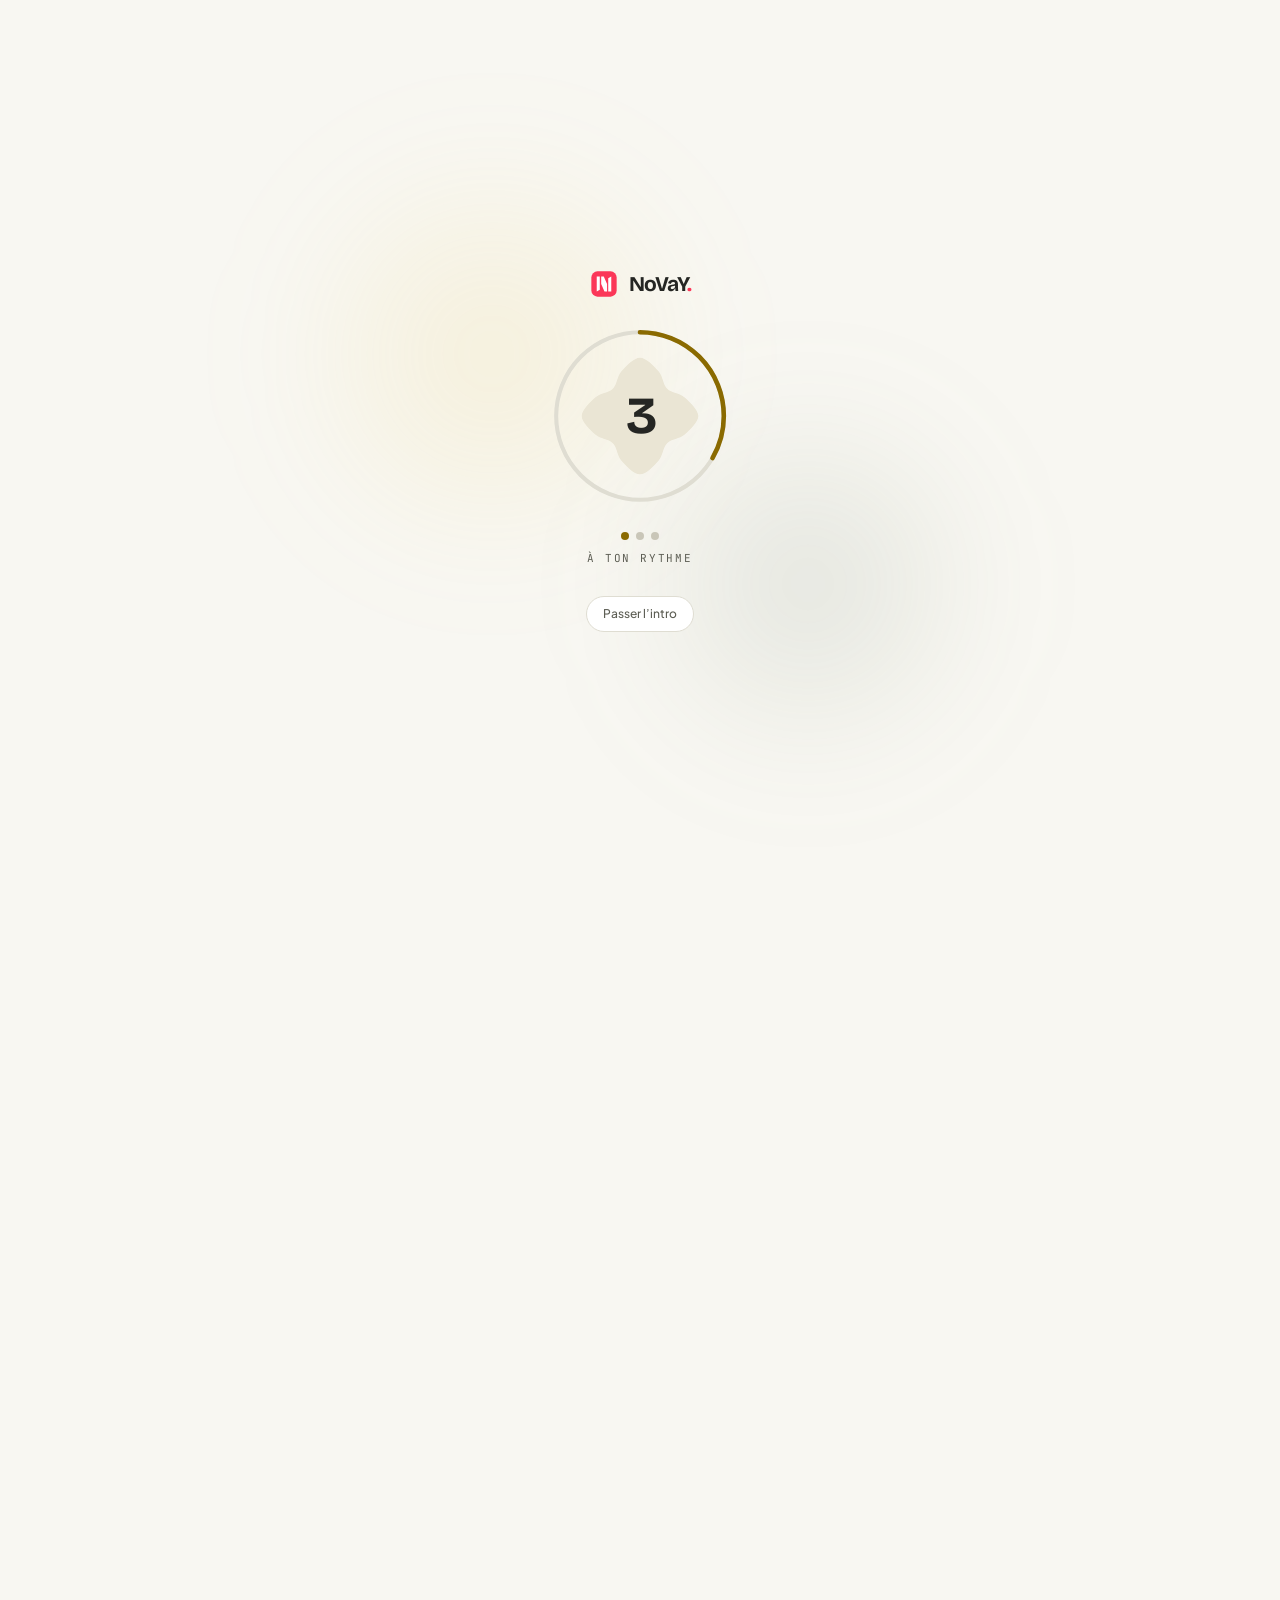
==== commit bf557743: "feat: expand app state and navigation Refactor state management to support a 5-tab navigation system" ====
--- a/index.html
+++ b/index.html
@@ -14,13 +14,12 @@
       content="Télécharge NoVaY pour Android : animés VF et VOSTFR, bibliothèque et lecture hors ligne. APK universel gratuit, compatible Android 7 et plus."
     />
     <meta property="og:type" content="website" />
+    <meta property="og:image" content="/assets/aistudio/novay-monogram-64px-crimson_96093ed0.png" />
     <meta name="twitter:card" content="summary_large_image" />
     <meta name="theme-color" content="#f8f7f2" />
-    <link
-      rel="icon"
-      type="image/svg+xml"
-      href="data:image/svg+xml,%3Csvg xmlns='http://www.w3.org/2000/svg' viewBox='0 0 32 32'%3E%3Crect width='32' height='32' rx='8' fill='%23252623'/%3E%3Ccircle cx='16' cy='16' r='9' fill='none' stroke='%23edce56' stroke-width='2'/%3E%3Cpath d='M13.5 11.8l7.2 4.2-7.2 4.2z' fill='%23edce56'/%3E%3C/svg%3E"
-    />
+    <link rel="icon" type="image/svg+xml" href="/assets/aistudio/novay-monogram-64px-crimson_efcc5ecd.svg" />
+    <link rel="icon" type="image/png" href="/assets/aistudio/novay-monogram-64px-crimson_96093ed0.png" />
+    <link rel="apple-touch-icon" href="/assets/aistudio/novay-monogram-64px-crimson_96093ed0.png" />
     <link rel="preconnect" href="https://fonts.googleapis.com" />
     <link rel="preconnect" href="https://fonts.gstatic.com" crossorigin />
     <link
@@ -38,8 +37,9 @@
               window.matchMedia('(prefers-color-scheme: dark)').matches);
           document.documentElement.dataset.theme = dark ? 'dark' : 'light';
           var reduced =
-            window.matchMedia &&
-            window.matchMedia('(prefers-reduced-motion: reduce)').matches;
+            (window.matchMedia &&
+              window.matchMedia('(prefers-reduced-motion: reduce)').matches) ||
+            window.location.search.indexOf('autostart=1') !== -1;
           document.documentElement.dataset.loader = reduced ? 'done' : 'counting';
         } catch (e) {
           document.documentElement.dataset.theme = 'light';
@@ -67,10 +67,9 @@
 
       <div class="loader-stage">
         <div class="loader-brand" aria-hidden="true">
-          <svg class="brand-mark" viewBox="0 0 32 32" fill="none">
-            <rect class="brand-mark-bg" x="0.5" y="0.5" width="31" height="31" rx="7.5" stroke-width="1" />
-            <circle cx="16" cy="16" r="8.5" stroke="#edce56" stroke-width="2" />
-            <path d="M13.5 11.8L20.7 16L13.5 20.2V11.8Z" fill="#edce56" />
+          <svg class="brand-mark" viewBox="0 0 256 256" fill="none">
+            <path class="brand-mark-tile" d="M 72 20 H 184 A 52 52 0 0 1 236 72 V 184 A 52 52 0 0 1 184 236 H 72 A 52 52 0 0 1 20 184 V 72 A 52 52 0 0 1 72 20 Z" />
+            <path class="brand-mark-n" d="M 66 64 H 92 V 176 L 66 191 Z M 104 64 H 126 L 154 128 V 192 H 132 L 104 128 Z M 164 79 L 190 64 V 192 H 164 Z" />
           </svg>
           <span>NoVaY<span class="brand-dot">.</span></span>
         </div>
@@ -117,10 +116,9 @@
     <header class="site-header" id="site-header">
       <div class="nav-bar wrap">
         <a class="brand" href="#top" aria-label="NoVaY — Accueil">
-          <svg class="brand-mark" viewBox="0 0 32 32" fill="none" aria-hidden="true">
-            <rect class="brand-mark-bg" x="0.5" y="0.5" width="31" height="31" rx="7.5" stroke-width="1" />
-            <circle cx="16" cy="16" r="8.5" stroke="#edce56" stroke-width="2" />
-            <path d="M13.5 11.8L20.7 16L13.5 20.2V11.8Z" fill="#edce56" />
+          <svg class="brand-mark" viewBox="0 0 256 256" fill="none" aria-hidden="true">
+            <path class="brand-mark-tile" d="M 72 20 H 184 A 52 52 0 0 1 236 72 V 184 A 52 52 0 0 1 184 236 H 72 A 52 52 0 0 1 20 184 V 72 A 52 52 0 0 1 72 20 Z" />
+            <path class="brand-mark-n" d="M 66 64 H 92 V 176 L 66 191 Z M 104 64 H 126 L 154 128 V 192 H 132 L 104 128 Z M 164 79 L 190 64 V 192 H 164 Z" />
           </svg>
           <span>NoVaY<span class="brand-dot">.</span></span>
         </a>
@@ -283,174 +281,250 @@
 
           <div class="phone-stage">
             <div class="phone-depth-glow" aria-hidden="true"></div>
-            <div class="phone" id="interactive-phone" role="region" aria-label="Aperçu interactif de l'application NoVaY">
+            <div class="phone" id="interactive-phone" data-accent="noir_crimson" role="region" aria-label="Aperçu interactif de l'application NoVaY">
               <div class="phone-glare" aria-hidden="true"></div>
               <div class="camera" aria-hidden="true"></div>
               <div class="phone-status" aria-hidden="true">
-                <span>9:41</span>
-                <span>5G · 94%</span>
-              </div>
-
-              <div class="phone-header">
-                <span class="phone-brand">NoVaY<span class="brand-dot">.</span></span>
-                <button
-                  type="button"
-                  class="phone-search-btn"
-                  data-jump-tab="catalog"
-                  aria-label="Explorer le catalogue dans l'aperçu"
-                >
-                  <svg width="16" height="16" viewBox="0 0 24 24" fill="none" stroke="currentColor" stroke-width="2" stroke-linecap="round" stroke-linejoin="round" aria-hidden="true">
-                    <path d="m21 21-4.34-4.34" />
-                    <circle cx="11" cy="11" r="8" />
-                  </svg>
-                </button>
-              </div>
-              <div class="phone-sub" id="phone-subtitle">Ton prochain épisode t’attend.</div>
-
-              <!-- Screen 1: Library -->
+                <span id="phone-status-time">--:--</span>
+                <span id="phone-status-device">Connexion…</span>
+              </div>
+
+              <!-- Push Overlay: Show Detail (Fiche Animé) -->
+              <div class="phone-show-overlay" id="phone-show-overlay" hidden></div>
+
+              <!-- Floating Toast Host -->
+              <div class="phone-toast-host" id="phone-toast-host" aria-live="polite"></div>
+
+              <!-- Screen 1: Library (Bibliothèque) -->
               <div class="phone-screen" data-phone-screen="library">
-                <div class="phone-art">
-                  <svg class="sun" viewBox="0 0 200 200" aria-hidden="true">
-                    <path
-                      class="sun-path"
-                      d="M 190.00 100.00 C 190.00 107.85 165.24 111.52 163.75 117.08 C 162.26 122.65 181.87 138.20 177.94 145.00 C 174.02 151.80 150.74 142.60 146.67 146.67 C 142.60 150.74 151.80 174.02 145.00 177.94 C 138.20 181.87 122.65 162.26 117.08 163.75 C 111.52 165.24 107.85 190.00 100.00 190.00 C 92.15 190.00 88.48 165.24 82.92 163.75 C 77.35 162.26 61.80 181.87 55.00 177.94 C 48.20 174.02 57.40 150.74 53.33 146.67 C 49.26 142.60 25.98 151.80 22.06 145.00 C 18.13 138.20 37.74 122.65 36.25 117.08 C 34.76 111.52 10.00 107.85 10.00 100.00 C 10.00 92.15 34.76 88.48 36.25 82.92 C 37.74 77.35 18.13 61.80 22.06 55.00 C 25.98 48.20 49.26 57.40 53.33 53.33 C 57.40 49.26 48.20 25.98 55.00 22.06 C 61.80 18.13 77.35 37.74 82.92 36.25 C 88.48 34.76 92.15 10.00 100.00 10.00 C 107.85 10.00 111.52 34.76 117.08 36.25 C 122.65 37.74 138.20 18.13 145.00 22.06 C 151.80 25.98 142.60 49.26 146.67 53.33 C 150.74 57.40 174.02 48.20 177.94 55.00 C 181.87 61.80 162.26 77.35 163.75 82.92 C 165.24 88.48 190.00 92.15 190.00 100.00 Z"
-                    />
-                  </svg>
-                  <div class="mountain one" aria-hidden="true"></div>
-                  <div class="mountain two" aria-hidden="true"></div>
-                  <span class="art-label">À LA UNE</span>
-                  <div class="art-title">
-                    Une nouvelle<br />aventure commence.
+                <div class="novay-appbar">
+                  <div class="novay-appbar-title-wrap">
+                    <svg class="novay-brand-seal" viewBox="0 0 256 256" fill="none" aria-hidden="true">
+                      <path class="brand-mark-tile" d="M 72 20 H 184 A 52 52 0 0 1 236 72 V 184 A 52 52 0 0 1 184 236 H 72 A 52 52 0 0 1 20 184 V 72 A 52 52 0 0 1 72 20 Z" />
+                      <path class="brand-mark-n" d="M 66 64 H 92 V 176 L 66 191 Z M 104 64 H 126 L 154 128 V 192 H 132 L 104 128 Z M 164 79 L 190 64 V 192 H 164 Z" />
+                    </svg>
+                    <span class="novay-appbar-title">Bibliothèque</span>
+                    <span class="novay-count-pill" id="library-count-pill">3</span>
                   </div>
-                  <button type="button" class="play-btn" data-jump-tab="catalog">
-                    <svg width="11" height="11" viewBox="0 0 24 24" fill="currentColor" aria-hidden="true">
-                      <path d="M5 4l15 8-15 8V4z" />
-                    </svg>
-                    Explorer le catalogue
-                  </button>
-                </div>
-
-                <div class="phone-section-row">
-                  <span>Ta bibliothèque</span>
-                  <svg width="14" height="14" viewBox="0 0 24 24" fill="none" stroke="currentColor" stroke-width="2" stroke-linecap="round" stroke-linejoin="round" aria-hidden="true">
-                    <path d="M19 14c1.49-1.46 3-3.21 3-5.5A5.5 5.5 0 0 0 16.5 3c-1.76 0-3 .5-4.5 2-1.5-1.5-2.74-2-4.5-2A5.5 5.5 0 0 0 2 8.5c0 2.3 1.5 4.05 3 5.5l7 7Z" />
-                  </svg>
-                </div>
-
-                <div class="mini-grid">
-                  <button type="button" class="mini-tile" data-genre-tile="aventure" aria-pressed="false">
-                    <div class="mini-art a0">
-                      <svg width="20" height="20" viewBox="0 0 24 24" fill="none" stroke="currentColor" stroke-width="1.8" stroke-linecap="round" stroke-linejoin="round" aria-hidden="true">
-                        <polygon points="12 2 15.09 8.26 22 9.27 17 14.14 18.18 21.02 12 17.77 5.82 21.02 7 14.14 2 9.27 8.91 8.26 12 2" />
+                  <div class="novay-appbar-actions">
+                    <button type="button" class="novay-icon-btn" data-jump-tab="browse" aria-label="Rechercher dans le catalogue">
+                      <svg width="14" height="14" viewBox="0 0 24 24" fill="none" stroke="currentColor" stroke-width="2" stroke-linecap="round" stroke-linejoin="round" aria-hidden="true">
+                        <path d="m21 21-4.34-4.34" />
+                        <circle cx="11" cy="11" r="8" />
                       </svg>
-                    </div>
-                    <span>Aventure</span>
-                  </button>
-                  <button type="button" class="mini-tile" data-genre-tile="fantastique" aria-pressed="false">
-                    <div class="mini-art a1">
-                      <svg width="20" height="20" viewBox="0 0 24 24" fill="none" stroke="currentColor" stroke-width="1.8" stroke-linecap="round" stroke-linejoin="round" aria-hidden="true">
-                        <path d="M12 3a6 6 0 0 0 9 9 9 9 0 1 1-9-9Z" />
+                    </button>
+                    <button type="button" class="novay-icon-btn" id="library-display-btn" aria-label="Affichage et tri">
+                      <svg width="14" height="14" viewBox="0 0 24 24" fill="none" stroke="currentColor" stroke-width="2" stroke-linecap="round" stroke-linejoin="round" aria-hidden="true">
+                        <line x1="21" x2="14" y1="4" y2="4" />
+                        <line x1="10" x2="3" y1="4" y2="4" />
+                        <line x1="21" x2="12" y1="12" y2="12" />
+                        <line x1="8" x2="3" y1="12" y2="12" />
+                        <line x1="21" x2="16" y1="20" y2="20" />
+                        <line x1="12" x2="3" y1="20" y2="20" />
+                        <line x1="14" x2="14" y1="2" y2="6" />
+                        <line x1="8" x2="8" y1="10" y2="14" />
+                        <line x1="16" x2="16" y1="18" y2="22" />
                       </svg>
-                    </div>
-                    <span>Fantastique</span>
-                  </button>
-                  <button type="button" class="mini-tile" data-genre-tile="decouverte" aria-pressed="false">
-                    <div class="mini-art a2">
-                      <svg width="20" height="20" viewBox="0 0 24 24" fill="none" stroke="currentColor" stroke-width="1.8" stroke-linecap="round" stroke-linejoin="round" aria-hidden="true">
-                        <circle cx="12" cy="12" r="10" />
-                        <polygon points="16.24 7.76 14.12 14.12 7.76 16.24 9.88 9.88 16.24 7.76" />
+                    </button>
+                  </div>
+                </div>
+
+                <div class="novay-chip-row" role="group" aria-label="Filtrer la bibliothèque">
+                  <button type="button" class="novay-chip" data-lib-filter="all" aria-pressed="true">Tous</button>
+                  <button type="button" class="novay-chip" data-lib-filter="VF" aria-pressed="false">VF</button>
+                  <button type="button" class="novay-chip" data-lib-filter="VOSTFR" aria-pressed="false">VOSTFR</button>
+                  <button type="button" class="novay-chip" data-lib-filter="offline" aria-pressed="false">Hors-ligne</button>
+                </div>
+
+                <div class="phone-scroll-body" id="phone-library-body"></div>
+              </div>
+
+              <!-- Screen 2: Updates (Nouveautés) -->
+              <div class="phone-screen" data-phone-screen="updates" hidden>
+                <div class="novay-appbar">
+                  <div class="novay-appbar-title-wrap">
+                    <span class="novay-appbar-title">Nouveautés</span>
+                    <span class="novay-count-pill is-amber" id="updates-count-pill">3</span>
+                  </div>
+                  <div class="novay-appbar-actions">
+                    <button type="button" class="novay-icon-btn" id="updates-refresh-btn" aria-label="Vérifier les nouveaux épisodes">
+                      <svg width="14" height="14" viewBox="0 0 24 24" fill="none" stroke="currentColor" stroke-width="2" stroke-linecap="round" stroke-linejoin="round" aria-hidden="true">
+                        <path d="M21 12a9 9 0 0 0-9-9 9.75 9.75 0 0 0-6.74 2.74L3 8" />
+                        <path d="M3 3v5h5" />
+                        <path d="M3 12a9 9 0 0 0 9 9 9.75 9.75 0 0 0 6.74-2.74L21 16" />
+                        <path d="M16 16h5v5" />
                       </svg>
-                    </div>
-                    <span>Découverte</span>
-                  </button>
-                </div>
-
-                <button type="button" class="offline-banner" data-jump-tab="offline">
-                  <div class="offline-icon">
-                    <svg width="14" height="14" viewBox="0 0 24 24" fill="none" stroke="currentColor" stroke-width="2.2" stroke-linecap="round" stroke-linejoin="round" aria-hidden="true">
-                      <path d="M12 15V3" />
-                      <path d="M21 15v4a2 2 0 0 1-2 2H5a2 2 0 0 1-2-2v-4" />
-                      <path d="m7 10 5 5 5-5" />
-                    </svg>
+                    </button>
                   </div>
-                  <div>
-                    <strong>Prêt pour le hors-ligne</strong>
-                    <small id="library-offline-count">2 épisodes prêts hors ligne</small>
+                </div>
+                <div class="phone-scroll-body" id="phone-updates-list"></div>
+              </div>
+
+              <!-- Screen 3: History (Historique) -->
+              <div class="phone-screen" data-phone-screen="history" hidden>
+                <div class="novay-appbar">
+                  <div class="novay-appbar-title-wrap">
+                    <span class="novay-appbar-title">Historique</span>
+                    <span class="novay-count-pill" id="history-count-pill">3</span>
                   </div>
-                  <svg class="offline-check" width="14" height="14" viewBox="0 0 24 24" fill="none" stroke="currentColor" stroke-width="2.4" stroke-linecap="round" stroke-linejoin="round" aria-hidden="true">
-                    <path d="M20 6 9 17l-5-5" />
-                  </svg>
-                </button>
-              </div>
-
-              <!-- Screen 2: Catalog -->
-              <div class="phone-screen" data-phone-screen="catalog" hidden>
-                <div class="phone-filter-row" role="group" aria-label="Filtrer par langue">
-                  <button type="button" class="phone-filter-btn" data-lang-filter="all" aria-pressed="true">Tous</button>
-                  <button type="button" class="phone-filter-btn" data-lang-filter="VF" aria-pressed="false">VF</button>
-                  <button type="button" class="phone-filter-btn" data-lang-filter="VOSTFR" aria-pressed="false">VOSTFR</button>
-                </div>
-                <div class="phone-list" id="phone-catalog-list"></div>
-              </div>
-
-              <!-- Screen 3: Offline -->
-              <div class="phone-screen" data-phone-screen="offline" hidden>
-                <div class="phone-offline-summary">
-                  <span>Stockage hors ligne</span>
-                  <strong id="phone-offline-total">2/4 prêts</strong>
-                </div>
-                <div class="phone-list" id="phone-offline-list"></div>
-              </div>
-
-              <div class="phone-nav" role="tablist" aria-label="Navigation de l'aperçu">
+                  <div class="novay-appbar-actions">
+                    <button type="button" class="novay-icon-btn" id="history-clear-btn" aria-label="Effacer l'historique">
+                      <svg width="14" height="14" viewBox="0 0 24 24" fill="none" stroke="currentColor" stroke-width="2" stroke-linecap="round" stroke-linejoin="round" aria-hidden="true">
+                        <path d="M3 6h18" />
+                        <path d="M19 6v14c0 1-1 2-2 2H7c-1 0-2-1-2-2V6" />
+                        <path d="M8 6V4c0-1 1-2 2-2h4c1 0 2 1 2 2v2" />
+                      </svg>
+                    </button>
+                  </div>
+                </div>
+                <div class="phone-scroll-body" id="phone-history-list"></div>
+              </div>
+
+              <!-- Aniyomi Icon-Only Frosted-Glass Bottom Dock (5 morphing tabs) -->
+              <div class="phone-nav aniyomi-dock" role="tablist" aria-label="Navigation de l'application NoVaY" style="--dock-index: 0;">
+                <span class="dock-capsule" aria-hidden="true"></span>
+
                 <button
                   type="button"
                   class="phone-nav-btn"
                   role="tab"
                   data-phone-tab="library"
+                  aria-label="Bibliothèque"
                   aria-selected="true"
                 >
-                  <span class="phone-nav-pill" aria-hidden="true">
-                    <svg width="16" height="16" viewBox="0 0 24 24" fill="none" stroke="currentColor" stroke-width="2" stroke-linecap="round" stroke-linejoin="round">
-                      <path d="M12 7v14" />
-                      <path d="M3 18a1 1 0 0 1-1-1V4a1 1 0 0 1 1-1h5a4 4 0 0 1 4 4 4 4 0 0 1 4-4h5a1 1 0 0 1 1 1v13a1 1 0 0 1-1 1h-6a3 3 0 0 0-3 3 3 3 0 0 0-3-3z" />
+                  <span class="morph-icon morph-library" aria-hidden="true">
+                    <svg width="20" height="20" viewBox="0 0 24 24" fill="none">
+                      <rect class="morph-book b1" x="3.4" y="4.2" width="4.4" height="15.8" rx="1.6" />
+                      <rect class="morph-book b2" x="9.4" y="4.2" width="4.4" height="15.8" rx="1.6" />
+                      <rect class="morph-book b3" x="15.4" y="4.8" width="4.4" height="15.2" rx="1.6" />
                     </svg>
                   </span>
-                  <span>Bibliothèque</span>
                 </button>
+
                 <button
                   type="button"
                   class="phone-nav-btn"
                   role="tab"
-                  data-phone-tab="catalog"
+                  data-phone-tab="updates"
+                  aria-label="Nouveautés"
                   aria-selected="false"
                 >
-                  <span class="phone-nav-pill" aria-hidden="true">
-                    <svg width="16" height="16" viewBox="0 0 24 24" fill="none" stroke="currentColor" stroke-width="2" stroke-linecap="round" stroke-linejoin="round">
-                      <path d="m21 21-4.34-4.34" />
-                      <circle cx="11" cy="11" r="8" />
+                  <span class="morph-icon morph-updates" aria-hidden="true">
+                    <svg width="20" height="20" viewBox="0 0 24 24" fill="none">
+                      <g class="morph-star-burst">
+                        <path
+                          class="morph-star-path"
+                          d="M12 2.8 L14.6 5.7 L18.5 5.5 L18.3 9.4 L21.2 12 L18.3 14.6 L18.5 18.5 L14.6 18.3 L12 21.2 L9.4 18.3 L5.5 18.5 L5.7 14.6 L2.8 12 L5.7 9.4 L5.5 5.5 L9.4 5.7 Z"
+                        />
+                      </g>
+                      <line class="morph-star-core" x1="12" y1="8.6" x2="12" y2="12.7" stroke-linecap="round" />
+                      <circle class="morph-star-core-dot" cx="12" cy="15.5" r="1.15" />
                     </svg>
+                    <span class="dock-badge" id="dock-updates-badge">3</span>
                   </span>
-                  <span>Catalogue</span>
                 </button>
+
                 <button
                   type="button"
                   class="phone-nav-btn"
                   role="tab"
-                  data-phone-tab="offline"
+                  data-phone-tab="history"
+                  aria-label="Historique"
                   aria-selected="false"
                 >
-                  <span class="phone-nav-pill" aria-hidden="true">
-                    <svg width="16" height="16" viewBox="0 0 24 24" fill="none" stroke="currentColor" stroke-width="2" stroke-linecap="round" stroke-linejoin="round">
-                      <path d="M12 15V3" />
-                      <path d="M21 15v4a2 2 0 0 1-2 2H5a2 2 0 0 1-2-2v-4" />
-                      <path d="m7 10 5 5 5-5" />
+                  <span class="morph-icon morph-history" aria-hidden="true">
+                    <svg width="20" height="20" viewBox="0 0 24 24" fill="none">
+                      <circle class="morph-history-fill" cx="12" cy="12" r="8.6" />
+                      <path class="morph-history-arc" d="M 4.8 7.5 A 8.6 8.6 0 1 1 6.3 18.4" stroke-linecap="round" />
+                      <path class="morph-history-arrow" d="M 4.6 7.6 L 7.6 5.9 M 4.6 7.6 L 5.1 11.1" stroke-linecap="round" stroke-linejoin="round" />
+                      <line class="morph-history-hour" x1="12" y1="12" x2="15.2" y2="14" stroke-linecap="round" />
+                      <line class="morph-history-hand" x1="12" y1="12" x2="12" y2="7.2" stroke-linecap="round" />
                     </svg>
                   </span>
-                  <span>Hors-ligne</span>
                 </button>
-              </div>
-
+
+                <button
+                  type="button"
+                  class="phone-nav-btn"
+                  role="tab"
+                  data-phone-tab="browse"
+                  aria-label="Explorer"
+                  aria-selected="false"
+                >
+                  <span class="morph-icon morph-browse" aria-hidden="true">
+                    <svg width="20" height="20" viewBox="0 0 24 24" fill="none">
+                      <circle class="morph-browse-ring" cx="12" cy="12" r="8.8" />
+                      <polygon class="morph-browse-needle" points="12,6.5 14.3,12 12,17.5 9.7,12" />
+                    </svg>
+                  </span>
+                </button>
+
+                <button
+                  type="button"
+                  class="phone-nav-btn"
+                  role="tab"
+                  data-phone-tab="more"
+                  aria-label="Plus"
+                  aria-selected="false"
+                >
+                  <span class="morph-icon morph-more" aria-hidden="true">
+                    <svg width="20" height="20" viewBox="0 0 24 24" fill="none">
+                      <rect class="morph-dot d0" x="3.7" y="9.8" width="4.4" height="4.4" rx="2.2" />
+                      <rect class="morph-dot d1" x="9.8" y="9.8" width="4.4" height="4.4" rx="2.2" />
+                      <rect class="morph-dot d2" x="15.9" y="9.8" width="4.4" height="4.4" rx="2.2" />
+                    </svg>
+                  </span>
+                </button>
+              </div>
+
+              <!-- Screen 4: Browse (Explorer) -->
+              <div class="phone-screen" data-phone-screen="browse" hidden>
+                <div class="novay-appbar">
+                  <div class="novay-appbar-title-wrap">
+                    <svg class="novay-brand-seal" viewBox="0 0 256 256" fill="none" aria-hidden="true">
+                      <path class="brand-mark-tile" d="M 72 20 H 184 A 52 52 0 0 1 236 72 V 184 A 52 52 0 0 1 184 236 H 72 A 52 52 0 0 1 20 184 V 72 A 52 52 0 0 1 72 20 Z" />
+                      <path class="brand-mark-n" d="M 66 64 H 92 V 176 L 66 191 Z M 104 64 H 126 L 154 128 V 192 H 132 L 104 128 Z M 164 79 L 190 64 V 192 H 164 Z" />
+                    </svg>
+                    <span class="novay-appbar-title">Explorer</span>
+                  </div>
+                </div>
+
+                <div class="novay-search-wrap">
+                  <svg class="novay-search-ico" width="12" height="12" viewBox="0 0 24 24" fill="none" stroke="currentColor" stroke-width="2.2" stroke-linecap="round" stroke-linejoin="round" aria-hidden="true">
+                    <path d="m21 21-4.34-4.34" />
+                    <circle cx="11" cy="11" r="8" />
+                  </svg>
+                  <input
+                    type="search"
+                    class="novay-search-input"
+                    id="phone-browse-search"
+                    placeholder="Rechercher un animé..."
+                    aria-label="Rechercher un animé dans le catalogue"
+                  />
+                </div>
+
+                <div class="novay-chip-row" role="group" aria-label="Filtrer par langue ou genre">
+                  <button type="button" class="novay-chip" data-lang-filter="all" aria-pressed="true">Tous</button>
+                  <button type="button" class="novay-chip" data-lang-filter="VF" aria-pressed="false">VF</button>
+                  <button type="button" class="novay-chip" data-lang-filter="VOSTFR" aria-pressed="false">VOSTFR</button>
+                  <button type="button" class="novay-chip" data-genre-chip="aventure" aria-pressed="false">Aventure</button>
+                  <button type="button" class="novay-chip" data-genre-chip="fantastique" aria-pressed="false">Fantastique</button>
+                </div>
+
+                <div class="phone-scroll-body" id="phone-browse-body"></div>
+              </div>
+
+              <!-- Screen 5: More (Plus) -->
+              <div class="phone-screen" data-phone-screen="more" hidden>
+                <div class="novay-appbar">
+                  <div class="novay-appbar-title-wrap">
+                    <span class="novay-appbar-title">Plus</span>
+                  </div>
+                </div>
+                <div class="phone-scroll-body" id="phone-more-body"></div>
+              </div>
+
+              <!-- Library Display & Sort ModalBottomSheet -->
               <div class="phone-sheet-backdrop" id="phone-sheet-backdrop" hidden></div>
               <div
                 class="phone-sheet"
@@ -463,29 +537,22 @@
                 <div class="phone-sheet-handle" aria-hidden="true"></div>
                 <div class="phone-sheet-head">
                   <div>
-                    <span class="phone-sheet-kicker">COLLECTION</span>
-                    <h3 class="phone-sheet-title" id="phone-sheet-title">Fantastique</h3>
+                    <span class="phone-sheet-kicker">AFFICHAGE &amp; TRI</span>
+                    <h3 class="phone-sheet-title" id="phone-sheet-title">Bibliothèque</h3>
                   </div>
                   <button
                     type="button"
                     class="phone-sheet-close"
                     id="phone-sheet-close"
-                    aria-label="Fermer l’aperçu de la collection"
+                    aria-label="Fermer les options d'affichage"
                   >
-                    <svg width="14" height="14" viewBox="0 0 24 24" fill="none" stroke="currentColor" stroke-width="2.2" stroke-linecap="round" stroke-linejoin="round" aria-hidden="true">
+                    <svg width="13" height="13" viewBox="0 0 24 24" fill="none" stroke="currentColor" stroke-width="2.2" stroke-linecap="round" stroke-linejoin="round" aria-hidden="true">
                       <path d="M18 6 6 18" />
                       <path d="m6 6 12 12" />
                     </svg>
                   </button>
                 </div>
-                <div class="phone-sheet-list" id="phone-sheet-list"></div>
-                <button type="button" class="phone-sheet-cta" id="phone-sheet-catalog-btn">
-                  Tout voir dans le catalogue
-                  <svg width="12" height="12" viewBox="0 0 24 24" fill="none" stroke="currentColor" stroke-width="2.2" stroke-linecap="round" stroke-linejoin="round" aria-hidden="true">
-                    <path d="M5 12h14" />
-                    <path d="m12 5 7 7-7 7" />
-                  </svg>
-                </button>
+                <div id="phone-display-sheet-body"></div>
               </div>
             </div>
           </div>
@@ -547,8 +614,12 @@
                     d="M 188.00 100.00 C 188.00 109.31 175.27 121.10 167.44 127.94 C 159.61 134.77 147.60 134.43 141.01 141.01 C 134.43 147.60 134.77 159.61 127.94 167.44 C 121.10 175.27 109.31 188.00 100.00 188.00 C 90.69 188.00 78.90 175.27 72.06 167.44 C 65.23 159.61 65.57 147.60 58.99 141.01 C 52.40 134.43 40.39 134.77 32.56 127.94 C 24.73 121.10 12.00 109.31 12.00 100.00 C 12.00 90.69 24.73 78.90 32.56 72.06 C 40.39 65.23 52.40 65.57 58.99 58.99 C 65.57 52.40 65.23 40.39 72.06 32.56 C 78.90 24.73 90.69 12.00 100.00 12.00 C 109.31 12.00 121.10 24.73 127.94 32.56 C 134.77 40.39 134.43 52.40 141.01 58.99 C 147.60 65.57 159.61 65.23 167.44 72.06 C 175.27 78.90 188.00 90.69 188.00 100.00 Z"
                   />
                 </svg>
-                <svg class="illustration-icon" width="88" height="88" viewBox="0 0 24 24" fill="none" stroke="currentColor" stroke-width="1.35" stroke-linecap="round" stroke-linejoin="round" aria-hidden="true">
-                  <path pathLength="1" d="M3 14h3a2 2 0 0 1 2 2v3a2 2 0 0 1-2 2H5a2 2 0 0 1-2-2v-7a9 9 0 0 1 18 0v7a2 2 0 0 1-2 2h-1a2 2 0 0 1-2-2v-3a2 2 0 0 1 2-2h3" />
+                <svg class="illustration-icon" width="92" height="92" viewBox="0 0 64 64" fill="none" stroke="currentColor" stroke-width="2.1" stroke-linecap="round" stroke-linejoin="round" aria-hidden="true">
+                  <path data-morph-stroke="0" pathLength="1" fill="currentColor" fill-opacity="0.09" d="M11 18 L16 13 L34 13 L39 18 L39 30 L34 35 L21 35 L15 41 L15 35 L11 31 Z" />
+                  <path data-morph-stroke="1" pathLength="1" d="M18 25 L21 21 L24 28 L28 19 L31 26 L33 23" />
+                  <path data-morph-stroke="2" pathLength="1" d="M26 35 A5 5 0 0 1 31 30 L48 30 A5 5 0 0 1 53 35 L53 45 A5 5 0 0 1 48 50 L31 50 A5 5 0 0 1 26 45 Z" />
+                  <path data-morph-stroke="3" pathLength="1" d="M32 37 L47 37" />
+                  <path data-morph-stroke="4" pathLength="1" d="M32 43 L42 43" />
                 </svg>
                 <svg class="small-spark" width="32" height="32" viewBox="0 0 48 48" fill="none" aria-hidden="true">
                   <path d="M24 4v40M4 24h40M10 10l28 28M38 10L10 38" stroke="currentColor" stroke-width="2.5" stroke-linecap="round" />
@@ -584,14 +655,12 @@
                     d="M 188.00 100.00 C 188.00 109.31 175.27 121.10 167.44 127.94 C 159.61 134.77 147.60 134.43 141.01 141.01 C 134.43 147.60 134.77 159.61 127.94 167.44 C 121.10 175.27 109.31 188.00 100.00 188.00 C 90.69 188.00 78.90 175.27 72.06 167.44 C 65.23 159.61 65.57 147.60 58.99 141.01 C 52.40 134.43 40.39 134.77 32.56 127.94 C 24.73 121.10 12.00 109.31 12.00 100.00 C 12.00 90.69 24.73 78.90 32.56 72.06 C 40.39 65.23 52.40 65.57 58.99 58.99 C 65.57 52.40 65.23 40.39 72.06 32.56 C 78.90 24.73 90.69 12.00 100.00 12.00 C 109.31 12.00 121.10 24.73 127.94 32.56 C 134.77 40.39 134.43 52.40 141.01 58.99 C 147.60 65.57 159.61 65.23 167.44 72.06 C 175.27 78.90 188.00 90.69 188.00 100.00 Z"
                   />
                 </svg>
-                <svg class="illustration-icon" width="88" height="88" viewBox="0 0 24 24" fill="none" stroke="currentColor" stroke-width="1.35" stroke-linecap="round" stroke-linejoin="round" aria-hidden="true">
-                  <path pathLength="1" d="M12 20h.01" />
-                  <path pathLength="1" d="M8.5 16.429a5 5 0 0 1 7 0" />
-                  <path pathLength="1" d="M5 12.859a10 10 0 0 1 5.17-2.69" />
-                  <path pathLength="1" d="M19 12.859a10 10 0 0 0-2.007-1.523" />
-                  <path pathLength="1" d="M2 8.82a15 15 0 0 1 4.177-2.643" />
-                  <path pathLength="1" d="M22 8.82a15 15 0 0 0-11.288-3.764" />
-                  <path pathLength="1" d="m2 2 20 20" />
+                <svg class="illustration-icon" width="92" height="92" viewBox="0 0 64 64" fill="none" stroke="currentColor" stroke-width="2.1" stroke-linecap="round" stroke-linejoin="round" aria-hidden="true">
+                  <path data-morph-stroke="0" pathLength="1" fill="currentColor" fill-opacity="0.09" d="M13 24 A7 7 0 0 1 20 17 L44 17 A7 7 0 0 1 51 24 L51 44 A7 7 0 0 1 44 51 L20 51 A7 7 0 0 1 13 44 Z" />
+                  <path data-morph-stroke="1" pathLength="1" d="M25 14 A3 3 0 0 1 28 11 L36 11 A3 3 0 0 1 39 14 L39 17 L25 17 Z" />
+                  <path data-morph-stroke="2" pathLength="1" d="M32 24 L32 39" />
+                  <path data-morph-stroke="3" pathLength="1" d="M25.5 33.5 L32 40 L38.5 33.5" />
+                  <path data-morph-stroke="4" pathLength="1" d="M23 45 L41 45" />
                 </svg>
                 <svg class="small-spark" width="32" height="32" viewBox="0 0 48 48" fill="none" aria-hidden="true">
                   <path d="M24 4v40M4 24h40M10 10l28 28M38 10L10 38" stroke="currentColor" stroke-width="2.5" stroke-linecap="round" />
@@ -647,9 +716,12 @@
                     d="M 188.00 100.00 C 188.00 109.31 175.27 121.10 167.44 127.94 C 159.61 134.77 147.60 134.43 141.01 141.01 C 134.43 147.60 134.77 159.61 127.94 167.44 C 121.10 175.27 109.31 188.00 100.00 188.00 C 90.69 188.00 78.90 175.27 72.06 167.44 C 65.23 159.61 65.57 147.60 58.99 141.01 C 52.40 134.43 40.39 134.77 32.56 127.94 C 24.73 121.10 12.00 109.31 12.00 100.00 C 12.00 90.69 24.73 78.90 32.56 72.06 C 40.39 65.23 52.40 65.57 58.99 58.99 C 65.57 52.40 65.23 40.39 72.06 32.56 C 78.90 24.73 90.69 12.00 100.00 12.00 C 109.31 12.00 121.10 24.73 127.94 32.56 C 134.77 40.39 134.43 52.40 141.01 58.99 C 147.60 65.57 159.61 65.23 167.44 72.06 C 175.27 78.90 188.00 90.69 188.00 100.00 Z"
                   />
                 </svg>
-                <svg class="illustration-icon" width="88" height="88" viewBox="0 0 24 24" fill="none" stroke="currentColor" stroke-width="1.35" stroke-linecap="round" stroke-linejoin="round" aria-hidden="true">
-                  <path pathLength="1" d="M12 7v14" />
-                  <path pathLength="1" d="M3 18a1 1 0 0 1-1-1V4a1 1 0 0 1 1-1h5a4 4 0 0 1 4 4 4 4 0 0 1 4-4h5a1 1 0 0 1 1 1v13a1 1 0 0 1-1 1h-6a3 3 0 0 0-3 3 3 3 0 0 0-3-3z" />
+                <svg class="illustration-icon" width="92" height="92" viewBox="0 0 64 64" fill="none" stroke="currentColor" stroke-width="2.1" stroke-linecap="round" stroke-linejoin="round" aria-hidden="true">
+                  <path data-morph-stroke="0" pathLength="1" fill="currentColor" fill-opacity="0.09" d="M16 11 L42 11 L42 52 L29 43 L16 52 Z" />
+                  <path data-morph-stroke="1" pathLength="1" d="M29 19.5 A9.5 9.5 0 1 1 19.8 31.5" />
+                  <path data-morph-stroke="2" pathLength="1" d="M26.5 24.5 L34.5 29 L26.5 33.5 Z" />
+                  <path data-morph-stroke="3" pathLength="1" d="M48 16 L52 12" />
+                  <path data-morph-stroke="4" pathLength="1" d="M49 26 L54 26" />
                 </svg>
                 <svg class="small-spark" width="32" height="32" viewBox="0 0 48 48" fill="none" aria-hidden="true">
                   <path d="M24 4v40M4 24h40M10 10l28 28M38 10L10 38" stroke="currentColor" stroke-width="2.5" stroke-linecap="round" />
@@ -888,14 +960,22 @@
     <footer class="site-footer wrap">
       <div class="footer-top">
         <a href="#top" class="brand" aria-label="NoVaY — Retour en haut">
-          <svg class="brand-mark" viewBox="0 0 32 32" fill="none" aria-hidden="true">
-            <rect class="brand-mark-bg" x="0.5" y="0.5" width="31" height="31" rx="7.5" stroke-width="1" />
-            <circle cx="16" cy="16" r="8.5" stroke="#edce56" stroke-width="2" />
-            <path d="M13.5 11.8L20.7 16L13.5 20.2V11.8Z" fill="#edce56" />
+          <svg class="brand-mark" viewBox="0 0 256 256" fill="none" aria-hidden="true">
+            <path class="brand-mark-tile" d="M 72 20 H 184 A 52 52 0 0 1 236 72 V 184 A 52 52 0 0 1 184 236 H 72 A 52 52 0 0 1 20 184 V 72 A 52 52 0 0 1 72 20 Z" />
+            <path class="brand-mark-n" d="M 66 64 H 92 V 176 L 66 191 Z M 104 64 H 126 L 154 128 V 192 H 132 L 104 128 Z M 164 79 L 190 64 V 192 H 164 Z" />
           </svg>
           <span>NoVaY<span class="brand-dot">.</span></span>
         </a>
-        <p class="footer-tagline">Des histoires à emporter.</p>
+        <p class="footer-tagline">
+          <svg class="footer-hanko" viewBox="0 0 256 256" fill="currentColor" aria-hidden="true">
+            <path d="M 155.95 23.68 A 108 108 0 0 1 221.53 182 L 212.87 177 A 98 98 0 0 0 153.36 33.34 Z" />
+            <path d="M 100.05 232.32 A 108 108 0 0 1 34.47 74 L 43.13 79 A 98 98 0 0 0 102.64 222.66 Z" />
+            <path d="M 64 64 H 88 V 178 L 64 192 Z" />
+            <path d="M 168 78 L 192 64 V 192 H 168 Z" />
+            <path d="M 98 64 H 120 L 158 148 V 192 H 136 L 98 108 Z" />
+          </svg>
+          <span>Des histoires à emporter.</span>
+        </p>
         <a class="footer-github" href="https://github.com/JCVERSA/p" target="_blank" rel="noreferrer">
           <svg width="16" height="16" viewBox="0 0 24 24" fill="none" stroke="currentColor" stroke-width="2" stroke-linecap="round" stroke-linejoin="round" aria-hidden="true">
             <path d="M15 22v-4a4.8 4.8 0 0 0-1-3.5c3 0 6-2 6-5.5.08-1.25-.27-2.48-1-3.5.28-1.15.28-2.35 0-3.5 0 0-1 0-3 1.5-2.64-.5-5.36-.5-8 0C6 2 5 2 5 2c-.3 1.15-.3 2.35 0 3.5A5.403 5.403 0 0 0 4 9c0 3.5 3 5.5 6 5.5-.39.49-.68 1.05-.85 1.65-.17.6-.22 1.23-.15 1.85v4" />
@@ -916,6 +996,13 @@
       </div>
     </footer>
 
+    <div
+      class="novay-mascot-stage"
+      id="novay-mascot-stage"
+      data-testid="novay-mascot"
+      aria-live="off"
+    ></div>
+
     <script type="module" src="/src/main.ts"></script>
   </body>
 </html>
--- a/src/styles.css
+++ b/src/styles.css
@@ -614,19 +614,17 @@
 }
 
 .brand-mark {
-  width: 28px;
-  height: 28px;
+  width: 30px;
+  height: 30px;
   transition: transform 0.2s cubic-bezier(0.16, 1, 0.3, 1);
 }
 
-.brand-mark-bg {
-  fill: #252623;
-  stroke: transparent;
-}
-
-:root[data-theme='dark'] .brand-mark-bg {
-  fill: #26241b;
-  stroke: #464336;
+.brand-mark-tile {
+  fill: #fb3758;
+}
+
+.brand-mark-n {
+  fill: #ffffff;
 }
 
 .brand:hover .brand-mark {
@@ -634,7 +632,7 @@
 }
 
 .brand-dot {
-  color: var(--accent-ink);
+  color: #fb3758;
 }
 
 .nav-links {
@@ -1340,14 +1338,37 @@
   --phone-rest-rot: 3.5deg;
   --phone-hover-y: 0px;
   --phone-hover-s: 1;
+
+  /* Adaptive NoVaY Screen Tokens — Light Mode Default */
+  --nv-bg: #f8f7f2;
+  --nv-surface: #ffffff;
+  --nv-surface-low: #f1efe6;
+  --nv-surface-high: #e7e4d8;
+  --nv-ink: #19191b;
+  --nv-muted: #5d5e54;
+  --nv-border: rgba(37, 38, 35, 0.11);
+  --nv-glass: rgba(248, 247, 242, 0.86);
+  --nv-crimson: #d9143c;
+  --nv-cta: #d9143c;
+  --nv-on-cta: #ffffff;
+  --nv-capsule-bg: rgba(217, 20, 60, 0.13);
+  --nv-capsule-border: rgba(217, 20, 60, 0.34);
+  --nv-on-capsule: #f8f7f2;
+  --nv-amber: #d97706;
+  --nv-on-amber: #ffffff;
+  --nv-emerald: #15803d;
+  --nv-on-emerald: #ffffff;
+  --nv-scrim: linear-gradient(180deg, rgba(9, 9, 13, 0) 32%, rgba(9, 9, 13, 0.88) 100%);
+
   width: 266px;
   height: 526px;
-  background: var(--phone-bg);
+  background: var(--nv-bg);
+  color: var(--nv-ink);
   border: 5px solid var(--ink);
   border-radius: 36px;
   box-shadow: 12px 18px 0 var(--phone-shadow), var(--shadow-soft);
   position: relative;
-  padding: 12px 14px 62px;
+  padding: 0;
   transform-style: preserve-3d;
   transform: perspective(900px)
     rotateX(calc(var(--tilt-rx) * 1deg))
@@ -1359,10 +1380,74 @@
     transform 0.32s cubic-bezier(0.22, 1, 0.36, 1),
     background-color 0.25s ease,
     border-color 0.25s ease,
+    color 0.25s ease,
     box-shadow 0.45s cubic-bezier(0.2, 0, 0, 1);
   display: flex;
   flex-direction: column;
   overflow: hidden;
+}
+
+/* Adaptive Dark Mode — Authentic Cinema Midnight Noir & Crimson */
+:root[data-theme='dark'] .phone {
+  --nv-bg: #09090d;
+  --nv-surface: #12121a;
+  --nv-surface-low: #161620;
+  --nv-surface-high: #1f1f2d;
+  --nv-ink: #f4f4f6;
+  --nv-muted: #b4b4c4;
+  --nv-border: rgba(255, 255, 255, 0.11);
+  --nv-glass: rgba(18, 18, 26, 0.82);
+  --nv-crimson: #fb3758;
+  --nv-cta: #d9143c;
+  --nv-on-cta: #ffffff;
+  --nv-capsule-bg: #3b111e;
+  --nv-capsule-border: rgba(255, 107, 133, 0.38);
+  --nv-on-capsule: #2b0b14;
+  --nv-amber: #f59e0b;
+  --nv-on-amber: #1f1400;
+  --nv-emerald: #34d399;
+  --nv-on-emerald: #00291b;
+}
+
+/* Accent Presets from More Screen (Midnight Slate & Warm Amber Gold) */
+.phone[data-accent='midnight_slate'] {
+  --nv-crimson: #0284c7;
+  --nv-cta: #0284c7;
+  --nv-capsule-bg: rgba(2, 132, 199, 0.14);
+  --nv-capsule-border: rgba(2, 132, 199, 0.38);
+}
+
+:root[data-theme='dark'] .phone[data-accent='midnight_slate'] {
+  --nv-bg: #090d14;
+  --nv-surface: #101622;
+  --nv-surface-low: #131a28;
+  --nv-surface-high: #1c263a;
+  --nv-glass: rgba(16, 22, 34, 0.82);
+  --nv-crimson: #38bdf8;
+  --nv-cta: #0284c7;
+  --nv-capsule-bg: #102a43;
+  --nv-capsule-border: rgba(125, 211, 252, 0.4);
+  --nv-on-capsule: #0b1c2e;
+}
+
+.phone[data-accent='warm_amber'] {
+  --nv-crimson: #b45309;
+  --nv-cta: #b45309;
+  --nv-capsule-bg: rgba(180, 83, 9, 0.14);
+  --nv-capsule-border: rgba(180, 83, 9, 0.38);
+}
+
+:root[data-theme='dark'] .phone[data-accent='warm_amber'] {
+  --nv-bg: #0c0a08;
+  --nv-surface: #16120d;
+  --nv-surface-low: #1b1610;
+  --nv-surface-high: #262018;
+  --nv-glass: rgba(22, 18, 13, 0.82);
+  --nv-crimson: #fcd34d;
+  --nv-cta: #b45309;
+  --nv-capsule-bg: #352712;
+  --nv-capsule-border: rgba(252, 211, 77, 0.4);
+  --nv-on-capsule: #23190a;
 }
 
 .hero-visual:hover .phone {
@@ -1376,12 +1461,12 @@
   inset: 0;
   border-radius: 30px;
   pointer-events: none;
-  z-index: 8;
+  z-index: 12;
   opacity: 0;
   background: radial-gradient(
     circle 150px at var(--glare-x) var(--glare-y),
-    rgba(255, 255, 255, 0.26) 0%,
-    rgba(255, 255, 255, 0.08) 42%,
+    rgba(255, 255, 255, 0.24) 0%,
+    rgba(255, 255, 255, 0.06) 42%,
     transparent 74%
   );
   transition: opacity 0.35s ease;
@@ -1390,8 +1475,8 @@
 :root[data-theme='dark'] .phone-glare {
   background: radial-gradient(
     circle 150px at var(--glare-x) var(--glare-y),
-    rgba(255, 255, 255, 0.14) 0%,
-    rgba(232, 200, 74, 0.05) 45%,
+    rgba(255, 255, 255, 0.13) 0%,
+    rgba(251, 55, 88, 0.05) 45%,
     transparent 74%
   );
 }
@@ -1402,13 +1487,14 @@
 
 .camera {
   position: absolute;
-  width: 60px;
-  height: 14px;
+  width: 58px;
+  height: 13px;
   background: var(--ink);
   border-radius: 0 0 10px 10px;
   top: 0;
   left: 50%;
   transform: translateX(-50%);
+  z-index: 11;
 }
 
 .phone-status {
@@ -1416,46 +1502,56 @@
   justify-content: space-between;
   align-items: center;
   font-family: var(--font-mono);
-  font-size: 8.5px;
+  font-size: 8px;
   font-weight: 500;
-  margin: 2px 4px 14px;
+  color: var(--nv-muted);
+  padding: 9px 15px 4px;
   font-variant-numeric: tabular-nums;
-}
-
-.phone-header {
-  display: flex;
-  justify-content: space-between;
-  align-items: center;
-  margin-bottom: 2px;
-}
-
-.phone-brand {
-  font-family: var(--font-display);
-  font-size: 21px;
-  font-weight: 700;
-  letter-spacing: -0.035em;
-}
-
-.phone-search-btn {
-  width: 28px;
-  height: 28px;
-  border-radius: 999px;
+  flex-shrink: 0;
+  position: relative;
+  z-index: 4;
+}
+
+.phone-status-right {
   display: inline-flex;
   align-items: center;
-  justify-content: center;
-  color: var(--ink);
-  transition: background-color 0.2s cubic-bezier(0.2, 0, 0, 1), transform 0.3s cubic-bezier(0.34, 1.56, 0.64, 1);
-}
-
-.phone-search-btn:hover {
-  background: var(--surface-muted);
-  transform: scale(1.1);
-}
-
-.phone-sub {
-  font-size: 9px;
-  color: var(--muted);
-  margin-bottom: 12px;
+  gap: 4px;
+}
+
+.phone-battery-pill {
+  display: inline-flex;
+  align-items: center;
+  position: relative;
+  width: 14px;
+  height: 7.5px;
+  padding: 1px;
+  border-radius: 2px;
+  border: 1px solid currentColor;
+  opacity: 0.85;
+}
+
+.phone-battery-pill::after {
+  content: '';
+  position: absolute;
+  right: -2.2px;
+  top: 50%;
+  transform: translateY(-50%);
+  width: 1.5px;
+  height: 3.5px;
+  border-radius: 0 1px 1px 0;
+  background: currentColor;
+}
+
+.phone-battery-fill {
+  display: block;
+  height: 100%;
+  border-radius: 1px;
+  background: currentColor;
+  transition: width 0.35s ease, background-color 0.25s ease;
+}
+
+.phone-battery-pill.is-charging .phone-battery-fill {
+  background: var(--nv-emerald);
 }
 
 .phone-screen {
@@ -1463,16 +1559,18 @@
   display: flex;
   flex-direction: column;
   min-height: 0;
+  padding: 0 11px;
+  position: relative;
 }
 
 .phone-screen.is-m3-entering {
-  animation: m3ScreenAxisIn 0.34s cubic-bezier(0.05, 0.7, 0.1, 1) both;
+  animation: m3ScreenAxisIn 0.24s cubic-bezier(0.05, 0.7, 0.1, 1) both;
 }
 
 @keyframes m3ScreenAxisIn {
   from {
     opacity: 0;
-    transform: translateY(10px) scale(0.98);
+    transform: translateY(6px) scale(0.988);
   }
   to {
     opacity: 1;
@@ -1484,444 +1582,1251 @@
   display: none;
 }
 
-.phone-art {
-  background: var(--phone-art-bg);
-  border-radius: 18px;
+/* NoVaY Top App Bar & Hanko Brand Seal */
+.novay-appbar {
+  display: flex;
+  align-items: center;
+  justify-content: space-between;
+  gap: 6px;
+  min-height: 34px;
+  padding: 2px 1px 6px;
+  flex-shrink: 0;
+}
+
+.novay-appbar-title-wrap {
+  display: flex;
+  align-items: center;
+  gap: 7px;
+  min-width: 0;
+}
+
+.novay-brand-seal {
+  width: 23px;
+  height: 23px;
+  flex-shrink: 0;
+  filter: drop-shadow(0 2px 6px rgba(251, 55, 88, 0.22));
+}
+
+.novay-brand-seal .brand-mark-tile {
+  fill: #fb3758;
+}
+
+.novay-brand-seal .brand-mark-n {
+  fill: #ffffff;
+}
+
+.novay-appbar-title {
+  font-family: var(--font-display);
+  font-size: 14.5px;
+  font-weight: 700;
+  letter-spacing: -0.025em;
+  color: var(--nv-ink);
+  white-space: nowrap;
+}
+
+.novay-count-pill {
+  display: inline-flex;
+  align-items: center;
+  justify-content: center;
+  padding: 1px 6px;
+  border-radius: 999px;
+  background: var(--nv-surface-high);
+  color: var(--nv-ink);
+  font-family: var(--font-mono);
+  font-size: 8px;
+  font-weight: 600;
+  font-variant-numeric: tabular-nums;
+}
+
+.novay-count-pill.is-amber {
+  background: var(--nv-amber);
+  color: var(--nv-on-amber);
+}
+
+.novay-appbar-actions {
+  display: flex;
+  align-items: center;
+  gap: 3px;
+  flex-shrink: 0;
+}
+
+.novay-icon-btn {
   position: relative;
   overflow: hidden;
-  padding: 12px;
-  height: 152px;
+  width: 26px;
+  height: 26px;
+  border-radius: 999px;
+  display: inline-flex;
+  align-items: center;
+  justify-content: center;
+  color: var(--nv-muted);
+  transition: background-color 0.18s ease, color 0.18s ease, transform 0.2s cubic-bezier(0.34, 1.56, 0.64, 1);
+}
+
+.novay-icon-btn:hover {
+  background: var(--nv-surface-high);
+  color: var(--nv-ink);
+}
+
+.novay-icon-btn:active {
+  transform: scale(0.9);
+}
+
+.novay-icon-btn.is-spinning svg {
+  animation: novaySpinOnce 0.52s cubic-bezier(0.22, 1, 0.36, 1);
+}
+
+@keyframes novaySpinOnce {
+  from { transform: rotate(0deg); }
+  to { transform: rotate(360deg); }
+}
+
+/* Filter Chip Row */
+.novay-chip-row {
+  display: flex;
+  align-items: center;
+  gap: 5px;
+  overflow-x: auto;
+  padding-bottom: 7px;
   flex-shrink: 0;
-}
-
-.sun {
-  width: 66px;
-  height: 66px;
-  position: absolute;
-  top: 10px;
-  right: 14px;
-  animation: m3BurstSpin 24s linear infinite;
-  transition: transform 0.45s cubic-bezier(0.34, 1.56, 0.64, 1);
-}
-
-.sun-path {
-  fill: var(--accent);
-  animation: m3SunMorph 9s cubic-bezier(0.34, 1.56, 0.64, 1) infinite;
-}
-
-.phone:hover .sun {
-  transform: translate(-3px, -3px) scale(1.08);
-}
-
-.mountain {
-  position: absolute;
-  background: var(--mountain-1);
-  width: 195px;
-  height: 150px;
-  transform: rotate(40deg);
-  top: 86px;
-  left: 44px;
-  border-radius: 20px;
-  transition: transform 0.55s cubic-bezier(0.2, 0, 0, 1);
-}
-
-.mountain.two {
-  background: var(--mountain-2);
-  left: -74px;
-  top: 94px;
-}
-
-.phone:hover .mountain.one {
-  transform: rotate(38deg) translateY(-2px);
-}
-
-.phone:hover .mountain.two {
-  transform: rotate(42deg) translateY(-1px);
-}
-
-.art-label {
+  scrollbar-width: none;
+}
+
+.novay-chip-row::-webkit-scrollbar {
+  display: none;
+}
+
+.novay-chip {
   position: relative;
-  display: inline-block;
-  font-size: 7.5px;
+  overflow: hidden;
+  padding: 4px 8px;
+  border-radius: 8px;
+  border: 1px solid var(--nv-border);
+  background: transparent;
+  color: var(--nv-muted);
+  font-size: 8.2px;
   font-weight: 600;
-  letter-spacing: 0.08em;
-  background: var(--bg);
-  color: var(--ink);
-  padding: 3px 7px;
-  border-radius: 999px;
-}
-
-.art-title {
+  white-space: nowrap;
+  flex-shrink: 0;
+  transition:
+    background-color 0.18s ease,
+    border-color 0.18s ease,
+    color 0.18s ease,
+    transform 0.2s cubic-bezier(0.34, 1.56, 0.64, 1);
+}
+
+.novay-chip:hover {
+  color: var(--nv-ink);
+  border-color: var(--nv-crimson);
+}
+
+.novay-chip[aria-pressed='true'] {
+  background: var(--nv-capsule-bg);
+  border-color: var(--nv-crimson);
+  color: var(--nv-crimson);
+}
+
+/* Scrollable Viewport inside Phone (clears bottom dock) */
+.phone-scroll-body {
+  flex: 1;
+  min-height: 0;
+  overflow-y: auto;
+  padding-bottom: 66px;
+  display: flex;
+  flex-direction: column;
+  gap: 8px;
+  scrollbar-width: none;
+}
+
+.phone-scroll-body::-webkit-scrollbar {
+  display: none;
+}
+
+/* Resume Cinema Banner (Reprendre la séance) */
+.phone-resume-banner {
   position: relative;
-  margin-top: 24px;
-  font-family: var(--font-display);
-  font-size: 16px;
-  line-height: 1.18;
+  overflow: hidden;
+  display: flex;
+  align-items: center;
+  gap: 8px;
+  padding: 7px 8px;
+  border-radius: 13px;
+  background: var(--nv-surface-low);
+  border: 1px solid var(--nv-border);
+  text-align: left;
+  width: 100%;
+  flex-shrink: 0;
+  transition: transform 0.24s cubic-bezier(0.34, 1.56, 0.64, 1), border-color 0.18s ease;
+}
+
+.phone-resume-banner:hover {
+  transform: translateY(-1px);
+  border-color: var(--nv-crimson);
+}
+
+.phone-resume-thumb {
+  width: 30px;
+  height: 44px;
+  border-radius: 7px;
+  overflow: hidden;
+  flex-shrink: 0;
+  background: var(--nv-surface-high);
+}
+
+.phone-resume-thumb img,
+.anime-poster-img,
+.phone-row-thumb img,
+.show-hero-poster img {
+  width: 100%;
+  height: 100%;
+  object-fit: cover;
+  object-position: center 22%;
+  display: block;
+}
+
+.phone-resume-copy {
+  flex: 1;
+  min-width: 0;
+}
+
+.phone-resume-kicker {
+  display: block;
+  font-size: 7px;
   font-weight: 700;
-  color: #ffffff;
-  letter-spacing: -0.02em;
-  text-shadow: 0 1px 6px rgba(0, 0, 0, 0.25);
-}
-
-.play-btn {
-  position: absolute;
-  bottom: 11px;
-  left: 12px;
+  letter-spacing: 0.06em;
+  text-transform: uppercase;
+  color: var(--nv-crimson);
+}
+
+.phone-resume-title {
+  display: block;
+  font-size: 9.5px;
+  font-weight: 700;
+  color: var(--nv-ink);
+  white-space: nowrap;
   overflow: hidden;
-  display: inline-flex;
-  align-items: center;
-  gap: 5px;
-  font-size: 8.5px;
-  font-weight: 600;
-  background: #ffffff;
-  color: #252623;
-  padding: 6px 10px;
-  border-radius: 999px;
-  box-shadow: 0 4px 10px rgba(0, 0, 0, 0.12);
-  transition: transform 0.32s cubic-bezier(0.34, 1.56, 0.64, 1), border-radius 0.25s cubic-bezier(0.2, 0, 0, 1);
-}
-
-.play-btn:hover {
-  transform: translateY(-2px) scale(1.03);
-  border-radius: 7px;
-}
-
-.phone-section-row {
-  font-size: 10px;
-  font-weight: 600;
-  margin: 13px 0 8px;
-  display: flex;
-  justify-content: space-between;
-  align-items: center;
-}
-
-.mini-grid {
-  display: grid;
-  grid-template-columns: repeat(3, 1fr);
-  gap: 7px;
-}
-
-.mini-tile {
-  text-align: left;
-  border-radius: 10px;
-  padding: 2px;
-  transition: transform 0.35s cubic-bezier(0.34, 1.56, 0.64, 1);
-}
-
-.mini-tile:hover {
-  transform: translateY(-3px);
-}
-
-.mini-art {
-  height: 48px;
-  display: flex;
-  align-items: center;
-  justify-content: center;
-  margin-bottom: 4px;
-  border: 1.5px solid transparent;
-  transition:
-    border-radius 0.38s cubic-bezier(0.34, 1.56, 0.64, 1),
-    transform 0.38s cubic-bezier(0.34, 1.56, 0.64, 1),
-    border-color 0.2s cubic-bezier(0.2, 0, 0, 1);
-}
-
-/* Distinct Material 3 Expressive container shapes that morph on hover/selection */
-.mini-art.a0 {
-  background: #c7baa8;
-  color: #5b4f3f;
-  border-radius: 14px;
-}
-
-.mini-art.a1 {
-  background: #c4ccbd;
-  color: #4f6149;
-  border-radius: 18px 6px 18px 6px;
-}
-
-.mini-art.a2 {
-  background: #dad0ad;
-  color: #7d673a;
-  border-radius: 24px;
-}
-
-.mini-tile:hover .mini-art.a0,
-.mini-tile.is-selected .mini-art.a0 {
-  border-radius: 24px;
-  transform: scale(1.04);
-}
-
-.mini-tile:hover .mini-art.a1,
-.mini-tile.is-selected .mini-art.a1 {
-  border-radius: 6px 20px 6px 20px;
-  transform: scale(1.04);
-}
-
-.mini-tile:hover .mini-art.a2,
-.mini-tile.is-selected .mini-art.a2 {
-  border-radius: 11px;
-  transform: scale(1.04);
-}
-
-.mini-tile.is-selected .mini-art {
-  border-color: var(--ink);
-}
-
-:root[data-theme='dark'] .mini-art.a0 {
-  background: #3d352a;
-  color: #d6c8b4;
-}
-
-:root[data-theme='dark'] .mini-art.a1 {
-  background: #2f382b;
-  color: #c2cfb8;
-}
-
-:root[data-theme='dark'] .mini-art.a2 {
-  background: #3d3724;
-  color: #e2d4a5;
-}
-
-.mini-tile span {
+  text-overflow: ellipsis;
+  margin-top: 1px;
+}
+
+.phone-resume-sub {
   display: block;
   font-size: 7.5px;
-  font-weight: 500;
-  color: var(--muted);
-}
-
-.offline-banner {
-  margin-top: auto;
-  display: flex;
-  align-items: center;
+  color: var(--nv-muted);
+  margin-bottom: 4px;
+}
+
+.phone-resume-bar {
+  height: 3px;
+  border-radius: 99px;
+  background: var(--nv-surface-high);
+  overflow: hidden;
+}
+
+.phone-resume-bar-fill {
+  height: 100%;
+  background: var(--nv-crimson);
+  border-radius: 99px;
+}
+
+.phone-resume-play {
+  width: 24px;
+  height: 24px;
+  border-radius: 50%;
+  background: var(--nv-cta);
+  color: var(--nv-on-cta);
+  display: inline-flex;
+  align-items: center;
+  justify-content: center;
+  flex-shrink: 0;
+  box-shadow: 0 3px 8px rgba(217, 20, 60, 0.28);
+  transition: transform 0.22s cubic-bezier(0.34, 1.56, 0.64, 1);
+}
+
+.phone-resume-banner:hover .phone-resume-play {
+  transform: scale(1.08);
+}
+
+/* Anime Poster Grid & Cards (Aniyomi BadgeGroup + Scrim + Continue FAB) */
+.anime-poster-grid {
+  display: grid;
+  grid-template-columns: repeat(2, 1fr);
   gap: 8px;
-  background: var(--surface-muted);
-  padding: 8px 9px;
-  border-radius: 14px;
+}
+
+.anime-poster-grid.is-compact {
+  grid-template-columns: repeat(3, 1fr);
+  gap: 6px;
+}
+
+.anime-poster-grid.is-list {
+  grid-template-columns: 1fr;
+  gap: 6px;
+}
+
+.anime-card {
+  position: relative;
+  overflow: hidden;
+  border-radius: 10px;
+  padding: 0;
+  text-align: left;
+  transition: transform 0.24s cubic-bezier(0.34, 1.56, 0.64, 1);
+}
+
+.anime-card:hover {
+  transform: scale(1.018);
+}
+
+.anime-card:active {
+  transform: scale(0.965);
+}
+
+.anime-card-poster {
+  position: relative;
+  width: 100%;
+  aspect-ratio: 3 / 4;
+  border-radius: 10px;
+  overflow: hidden;
+  background: var(--nv-surface-high);
+}
+
+.anime-card-scrim {
+  position: absolute;
+  inset: 0;
+  background: var(--nv-scrim);
+  pointer-events: none;
+}
+
+.anime-badge-group {
+  position: absolute;
+  top: 5px;
+  left: 5px;
+  display: inline-flex;
+  border-radius: 5px;
+  overflow: hidden;
+  gap: 1px;
+  z-index: 2;
+  box-shadow: 0 2px 6px rgba(0, 0, 0, 0.35);
+}
+
+.nv-badge {
+  font-family: var(--font-mono);
+  font-size: 7px;
+  font-weight: 700;
+  line-height: 1;
+  padding: 2.5px 4.5px;
+  font-variant-numeric: tabular-nums;
+}
+
+.nv-badge.is-offline {
+  background: var(--nv-emerald);
+  color: var(--nv-on-emerald);
+}
+
+.nv-badge.is-new {
+  background: var(--nv-amber);
+  color: var(--nv-on-amber);
+}
+
+.nv-badge.is-lang {
+  background: rgba(9, 9, 13, 0.72);
+  color: #f4f4f6;
+}
+
+.anime-card-play {
+  position: absolute;
+  right: 5px;
+  bottom: 22px;
+  width: 22px;
+  height: 22px;
+  border-radius: 50%;
+  background: var(--nv-cta);
+  color: var(--nv-on-cta);
+  border: 1px solid rgba(255, 255, 255, 0.55);
+  display: inline-flex;
+  align-items: center;
+  justify-content: center;
+  z-index: 3;
+  transition: transform 0.2s cubic-bezier(0.34, 1.56, 0.64, 1);
+}
+
+.anime-card-play:hover {
+  transform: scale(1.1);
+}
+
+.anime-card-title {
+  position: absolute;
+  left: 6px;
+  right: 6px;
+  bottom: 5px;
+  font-size: 8.5px;
+  font-weight: 700;
+  line-height: 1.2;
+  color: #ffffff;
+  text-shadow: 0 1px 4px rgba(0, 0, 0, 0.6);
+  display: -webkit-box;
+  -webkit-line-clamp: 2;
+  -webkit-box-orient: vertical;
+  overflow: hidden;
+  z-index: 2;
+}
+
+.anime-poster-grid.is-compact .anime-card-title {
+  font-size: 7.5px;
+  left: 4px;
+  right: 4px;
+  bottom: 4px;
+}
+
+.anime-poster-grid.is-compact .anime-card-play {
+  width: 18px;
+  height: 18px;
+  bottom: 20px;
+  right: 4px;
+}
+
+/* List Rows (Library List Mode, Updates, History) */
+.phone-list-row {
+  position: relative;
+  overflow: hidden;
+  display: flex;
+  align-items: center;
+  gap: 8px;
+  padding: 6px 7px;
+  border-radius: 11px;
+  background: var(--nv-surface);
+  border: 1px solid var(--nv-border);
   text-align: left;
   width: 100%;
-  transition: background-color 0.2s cubic-bezier(0.2, 0, 0, 1), transform 0.34s cubic-bezier(0.34, 1.56, 0.64, 1);
-}
-
-.offline-banner:hover {
-  background: var(--border);
-  transform: translateY(-2px);
-}
-
-.offline-icon {
-  background: var(--accent);
-  color: #252623;
-  width: 26px;
-  height: 26px;
-  border-radius: 10px;
-  display: flex;
-  align-items: center;
-  justify-content: center;
+  transition: transform 0.22s cubic-bezier(0.34, 1.56, 0.64, 1), border-color 0.16s ease;
+}
+
+.phone-list-row:hover {
+  transform: translateY(-1px);
+  border-color: var(--nv-crimson);
+}
+
+.phone-row-thumb {
+  width: 32px;
+  height: 46px;
+  border-radius: 7px;
+  overflow: hidden;
   flex-shrink: 0;
-  transition: border-radius 0.32s cubic-bezier(0.34, 1.56, 0.64, 1);
-}
-
-.offline-banner:hover .offline-icon {
-  border-radius: 50%;
-}
-
-.offline-banner strong {
-  display: block;
-  font-size: 8.5px;
-  font-weight: 600;
-  color: var(--ink);
-}
-
-.offline-banner small {
-  display: block;
-  font-size: 7px;
-  color: var(--muted);
-}
-
-.offline-banner .offline-check {
-  margin-left: auto;
-  color: var(--success);
-}
-
-/* Phone Screen 2 & 3: Catalog & Offline */
-.phone-filter-row {
-  display: flex;
-  gap: 4px;
-  background: var(--surface-muted);
-  padding: 3px;
-  border-radius: 999px;
-  margin-bottom: 10px;
-}
-
-.phone-filter-btn {
+  background: var(--nv-surface-high);
+}
+
+.phone-row-body {
   flex: 1;
-  font-size: 8.5px;
-  font-weight: 600;
-  padding: 5px 4px;
-  border-radius: 999px;
-  color: var(--muted);
-  transition: background-color 0.2s cubic-bezier(0.2, 0, 0, 1), color 0.2s cubic-bezier(0.2, 0, 0, 1), transform 0.3s cubic-bezier(0.34, 1.56, 0.64, 1);
-}
-
-.phone-filter-btn[aria-pressed='true'] {
-  background: var(--surface);
-  color: var(--ink);
-  box-shadow: 0 1px 3px rgba(0, 0, 0, 0.08);
-}
-
-.phone-list {
-  display: flex;
-  flex-direction: column;
-  gap: 7px;
-  overflow-y: auto;
-}
-
-.phone-item {
-  display: flex;
-  align-items: center;
-  justify-content: space-between;
-  gap: 6px;
-  background: var(--surface);
-  border: 1px solid var(--border);
-  border-radius: 14px;
-  padding: 8px 9px;
-  transition: transform 0.3s cubic-bezier(0.34, 1.56, 0.64, 1), border-color 0.2s ease;
-}
-
-.phone-item:hover {
-  transform: translateY(-1px);
-  border-color: var(--border-strong);
-}
-
-.phone-item-title {
-  font-size: 9.5px;
-  font-weight: 600;
-  color: var(--ink);
-  line-height: 1.25;
-}
-
-.phone-item-meta {
+  min-width: 0;
+}
+
+.phone-row-title {
+  font-size: 9px;
+  font-weight: 700;
+  color: var(--nv-ink);
+  white-space: nowrap;
+  overflow: hidden;
+  text-overflow: ellipsis;
+}
+
+.phone-row-meta {
   font-size: 7.5px;
-  color: var(--muted);
-  margin-top: 2px;
-}
-
-.phone-item-actions {
-  display: flex;
-  align-items: center;
-  gap: 4px;
-}
-
-.phone-mini-icon-btn {
+  color: var(--nv-muted);
+  margin-top: 1px;
+  white-space: nowrap;
+  overflow: hidden;
+  text-overflow: ellipsis;
+}
+
+.phone-row-progress {
+  height: 2.5px;
+  border-radius: 99px;
+  background: var(--nv-surface-high);
+  margin-top: 4px;
+  overflow: hidden;
+}
+
+.phone-row-progress-fill {
+  height: 100%;
+  background: var(--nv-crimson);
+  border-radius: 99px;
+}
+
+.phone-mini-action {
+  position: relative;
+  overflow: hidden;
   width: 24px;
   height: 24px;
   border-radius: 8px;
   display: inline-flex;
   align-items: center;
   justify-content: center;
-  color: var(--muted);
-  background: var(--surface-muted);
-  transition: background-color 0.2s ease, color 0.2s ease, border-radius 0.32s cubic-bezier(0.34, 1.56, 0.64, 1), transform 0.3s cubic-bezier(0.34, 1.56, 0.64, 1);
-}
-
-.phone-mini-icon-btn:active {
-  transform: scale(0.88);
-}
-
-.phone-mini-icon-btn[aria-pressed='true'] {
-  background: var(--accent);
-  color: #252623;
+  background: var(--nv-surface-low);
+  color: var(--nv-muted);
+  flex-shrink: 0;
+  transition: background-color 0.18s ease, color 0.18s ease, transform 0.2s cubic-bezier(0.34, 1.56, 0.64, 1);
+}
+
+.phone-mini-action:hover {
+  color: var(--nv-ink);
+  transform: scale(1.06);
+}
+
+.phone-mini-action.is-active {
+  background: var(--nv-cta);
+  color: var(--nv-on-cta);
+}
+
+.phone-mini-action.is-emerald {
+  background: var(--nv-emerald);
+  color: var(--nv-on-emerald);
+}
+
+/* Editorial Section Header inside Phone */
+.novay-section-header {
+  display: flex;
+  align-items: center;
+  gap: 6px;
+  font-size: 9.5px;
+  font-weight: 700;
+  color: var(--nv-ink);
+  margin-top: 2px;
+}
+
+.novay-section-bar {
+  width: 2.5px;
+  height: 11px;
+  border-radius: 99px;
+  background: var(--nv-crimson);
+}
+
+/* Browse Search Bar */
+.novay-search-wrap {
+  position: relative;
+  display: flex;
+  align-items: center;
+  margin-bottom: 6px;
+  flex-shrink: 0;
+}
+
+.novay-search-ico {
+  position: absolute;
+  left: 9px;
+  color: var(--nv-muted);
+  pointer-events: none;
+}
+
+.novay-search-input {
+  width: 100%;
+  height: 28px;
+  padding: 0 10px 0 26px;
+  border-radius: 999px;
+  border: 1px solid var(--nv-border);
+  background: var(--nv-surface-low);
+  color: var(--nv-ink);
+  font-family: var(--font-sans);
+  font-size: 8.5px;
+  outline: none;
+  transition: border-color 0.18s ease, background-color 0.18s ease;
+}
+
+.novay-search-input::placeholder {
+  color: var(--nv-muted);
+}
+
+.novay-search-input:focus {
+  border-color: var(--nv-crimson);
+  background: var(--nv-surface);
+}
+
+.browse-fav-btn {
+  position: absolute;
+  top: 5px;
+  right: 5px;
+  width: 22px;
+  height: 22px;
   border-radius: 50%;
-}
-
-.phone-offline-summary {
-  background: var(--surface-muted);
-  border-radius: 12px;
+  background: rgba(9, 9, 13, 0.65);
+  color: #f4f4f6;
+  display: inline-flex;
+  align-items: center;
+  justify-content: center;
+  z-index: 3;
+  transition: transform 0.24s cubic-bezier(0.34, 1.56, 0.64, 1), background-color 0.18s ease;
+}
+
+.browse-fav-btn:hover {
+  transform: scale(1.1);
+}
+
+.browse-fav-btn[aria-pressed='true'] {
+  background: var(--nv-cta);
+  color: #ffffff;
+}
+
+/* More Screen (Plus) */
+.more-brand-card {
+  display: flex;
+  align-items: center;
+  gap: 9px;
   padding: 9px 10px;
-  margin-bottom: 10px;
-  display: flex;
-  justify-content: space-between;
-  align-items: center;
+  border-radius: 14px;
+  background: var(--nv-surface-low);
+  border: 1px solid var(--nv-border);
+}
+
+.more-brand-card .novay-brand-seal {
+  width: 28px;
+  height: 28px;
+}
+
+.more-brand-meta {
+  min-width: 0;
+}
+
+.more-brand-card strong {
+  display: block;
+  font-family: var(--font-display);
+  font-size: 11px;
+  color: var(--nv-ink);
+}
+
+.more-brand-card small {
+  display: block;
+  font-size: 7.5px;
+  color: var(--nv-muted);
+}
+
+.more-brand-hanko {
+  margin-left: auto;
+  width: 26px;
+  height: 26px;
+  color: var(--nv-ink);
+  opacity: 0.22;
+  flex-shrink: 0;
+}
+
+.more-section-label {
+  font-size: 7.5px;
+  font-weight: 700;
+  letter-spacing: 0.08em;
+  text-transform: uppercase;
+  color: var(--nv-crimson);
+  margin: 4px 2px 1px;
+}
+
+.more-group-card {
+  border-radius: 13px;
+  background: var(--nv-surface);
+  border: 1px solid var(--nv-border);
+  overflow: hidden;
+}
+
+.more-pref-row {
+  position: relative;
+  overflow: hidden;
+  width: 100%;
+  display: flex;
+  align-items: center;
+  gap: 8px;
+  padding: 8px 10px;
+  text-align: left;
+  transition: background-color 0.16s ease;
+}
+
+.more-pref-row + .more-pref-row {
+  border-top: 1px solid var(--nv-border);
+}
+
+.more-pref-row:hover {
+  background: var(--nv-surface-low);
+}
+
+.more-pref-ico {
+  width: 24px;
+  height: 24px;
+  border-radius: 7px;
+  background: var(--nv-capsule-bg);
+  color: var(--nv-crimson);
+  display: inline-flex;
+  align-items: center;
+  justify-content: center;
+  flex-shrink: 0;
+}
+
+.more-pref-copy {
+  flex: 1;
+  min-width: 0;
+}
+
+.more-pref-copy strong {
+  display: block;
   font-size: 8.5px;
-}
-
-.phone-offline-summary strong {
-  font-size: 9.5px;
-  font-variant-numeric: tabular-nums;
-}
-
-.phone-nav {
+  font-weight: 600;
+  color: var(--nv-ink);
+}
+
+.more-pref-copy small {
+  display: block;
+  font-size: 7px;
+  color: var(--nv-muted);
+}
+
+.novay-switch {
+  width: 26px;
+  height: 15px;
+  border-radius: 999px;
+  background: var(--nv-surface-high);
+  border: 1px solid var(--nv-border);
+  position: relative;
+  flex-shrink: 0;
+  transition: background-color 0.2s ease, border-color 0.2s ease;
+}
+
+.novay-switch::after {
+  content: '';
+  position: absolute;
+  top: 1.5px;
+  left: 1.5px;
+  width: 10px;
+  height: 10px;
+  border-radius: 50%;
+  background: var(--nv-muted);
+  transition: transform 0.22s cubic-bezier(0.34, 1.56, 0.64, 1), background-color 0.2s ease;
+}
+
+.novay-switch.is-on {
+  background: var(--nv-cta);
+  border-color: var(--nv-cta);
+}
+
+.novay-switch.is-on::after {
+  transform: translateX(11px);
+  background: #ffffff;
+}
+
+.more-presets-row {
+  display: grid;
+  grid-template-columns: repeat(3, 1fr);
+  gap: 5px;
+  padding: 7px 8px;
+}
+
+.more-preset-chip {
+  position: relative;
+  overflow: hidden;
+  padding: 6px 4px;
+  border-radius: 9px;
+  border: 1px solid var(--nv-border);
+  background: var(--nv-surface-low);
+  display: flex;
+  flex-direction: column;
+  align-items: center;
+  gap: 4px;
+  font-size: 7px;
+  font-weight: 600;
+  color: var(--nv-muted);
+  transition: border-color 0.18s ease, color 0.18s ease, transform 0.2s cubic-bezier(0.34, 1.56, 0.64, 1);
+}
+
+.more-preset-chip[aria-pressed='true'] {
+  border-color: var(--nv-crimson);
+  color: var(--nv-ink);
+  background: var(--nv-capsule-bg);
+}
+
+.preset-swatch {
+  width: 14px;
+  height: 14px;
+  border-radius: 50%;
+  border: 1.5px solid rgba(255, 255, 255, 0.45);
+}
+
+/* Aniyomi Icon-Only Frosted-Glass Bottom Dock */
+.phone-nav.aniyomi-dock {
   position: absolute;
   bottom: 0;
   left: 0;
   right: 0;
-  height: 54px;
-  padding: 5px 10px 7px;
-  border-top: 1px solid var(--border);
-  background: var(--phone-bg);
-  display: flex;
-  justify-content: space-around;
-  align-items: center;
+  height: 50px;
+  padding: 0 4px 4px;
+  border-top: 1px solid var(--nv-border);
+  background: var(--nv-glass);
+  backdrop-filter: blur(14px);
+  -webkit-backdrop-filter: blur(14px);
+  display: grid;
+  grid-template-columns: repeat(5, 1fr);
+  align-items: center;
+  z-index: 6;
+  transition: background-color 0.25s ease, border-color 0.25s ease;
+}
+
+.dock-capsule {
+  position: absolute;
+  top: 6px;
+  left: 4px;
+  width: calc((100% - 8px) / 5);
+  height: 32px;
+  display: flex;
+  align-items: center;
+  justify-content: center;
+  pointer-events: none;
+  transform: translateX(calc(var(--dock-index, 0) * 100%));
+  transition: transform 0.32s cubic-bezier(0.34, 1.4, 0.64, 1);
+  z-index: 0;
+}
+
+.dock-capsule::before {
+  content: '';
+  width: 42px;
+  height: 30px;
+  border-radius: 999px;
+  background: var(--nv-capsule-bg);
+  border: 1px solid var(--nv-capsule-border);
+  transition: background-color 0.22s ease, border-color 0.22s ease;
 }
 
 .phone-nav-btn {
-  display: flex;
-  flex-direction: column;
-  align-items: center;
-  gap: 2px;
-  font-size: 7.5px;
-  font-weight: 500;
-  color: var(--muted);
-  padding: 2px 6px;
-  border-radius: 10px;
-  transition: color 0.2s cubic-bezier(0.2, 0, 0, 1);
-}
-
-.phone-nav-pill {
+  position: relative;
+  overflow: hidden;
+  height: 44px;
+  display: flex;
+  align-items: center;
+  justify-content: center;
+  color: var(--nv-muted);
+  border-radius: 12px;
+  z-index: 1;
+  transition: color 0.18s ease;
+}
+
+.phone-nav-btn[aria-selected='true'] {
+  color: var(--nv-crimson);
+}
+
+.morph-icon {
   position: relative;
   display: inline-flex;
   align-items: center;
   justify-content: center;
-  width: 44px;
+  width: 24px;
   height: 24px;
+}
+
+.dock-badge {
+  position: absolute;
+  top: -3px;
+  right: -5px;
+  min-width: 13px;
+  height: 13px;
+  padding: 0 3px;
   border-radius: 999px;
-  z-index: 1;
-}
-
-.phone-nav-pill::before {
-  content: '';
+  background: var(--nv-amber);
+  color: var(--nv-on-amber);
+  font-family: var(--font-mono);
+  font-size: 7px;
+  font-weight: 700;
+  line-height: 13px;
+  text-align: center;
+  box-shadow: 0 1px 4px rgba(0, 0, 0, 0.25);
+}
+
+.dock-badge[hidden] {
+  display: none;
+}
+
+/* Exact Morphing SVG Animations from NovayMorphIcons.kt */
+.morph-book {
+  stroke: currentColor;
+  stroke-width: 1.75;
+  fill: currentColor;
+  fill-opacity: 0;
+  transition:
+    fill-opacity 0.23s cubic-bezier(0.16, 1, 0.3, 1),
+    stroke-width 0.23s cubic-bezier(0.16, 1, 0.3, 1),
+    transform 0.26s cubic-bezier(0.34, 1.4, 0.64, 1);
+}
+
+.morph-book.b3 {
+  transform-origin: 17.6px 20px;
+}
+
+.phone-nav-btn[aria-selected='true'] .morph-book {
+  fill-opacity: 0.94;
+  stroke-width: 1.35;
+}
+
+.phone-nav-btn[aria-selected='true'] .morph-book.b3 {
+  transform: translateX(0.9px) rotate(-14deg);
+}
+
+.morph-star-burst {
+  transform-origin: 12px 12px;
+  transition: transform 0.26s cubic-bezier(0.16, 1, 0.3, 1);
+}
+
+.morph-star-path {
+  stroke: currentColor;
+  stroke-width: 1.75;
+  stroke-linejoin: round;
+  fill: currentColor;
+  fill-opacity: 0;
+  transition: fill-opacity 0.23s cubic-bezier(0.16, 1, 0.3, 1);
+}
+
+.morph-star-core {
+  stroke: currentColor;
+  stroke-width: 1.9;
+  transition: stroke 0.22s ease;
+}
+
+.morph-star-core-dot {
+  fill: currentColor;
+  transition: fill 0.22s ease;
+}
+
+.phone-nav-btn[aria-selected='true'] .morph-star-burst {
+  transform: rotate(22.5deg) scale(1.04);
+}
+
+.phone-nav-btn[aria-selected='true'] .morph-star-path {
+  fill-opacity: 0.96;
+}
+
+.phone-nav-btn[aria-selected='true'] .morph-star-core {
+  stroke: var(--nv-on-capsule);
+}
+
+.phone-nav-btn[aria-selected='true'] .morph-star-core-dot {
+  fill: var(--nv-on-capsule);
+}
+
+.morph-history-fill {
+  fill: currentColor;
+  fill-opacity: 0;
+  transition: fill-opacity 0.23s ease;
+}
+
+.morph-history-arc,
+.morph-history-arrow,
+.morph-history-hour,
+.morph-history-hand {
+  stroke: currentColor;
+  stroke-width: 1.85;
+}
+
+.morph-history-hand {
+  transform-origin: 12px 12px;
+  transition: transform 0.34s cubic-bezier(0.16, 1, 0.3, 1);
+}
+
+.phone-nav-btn[aria-selected='true'] .morph-history-fill {
+  fill-opacity: 0.2;
+}
+
+.phone-nav-btn[aria-selected='true'] .morph-history-arc {
+  stroke-width: 2.2;
+}
+
+.phone-nav-btn[aria-selected='true'] .morph-history-hand {
+  transform: rotate(-360deg);
+}
+
+.morph-browse-ring {
+  stroke: currentColor;
+  stroke-width: 1.8;
+  fill: currentColor;
+  fill-opacity: 0;
+  transition: fill-opacity 0.23s ease;
+}
+
+.morph-browse-needle {
+  stroke: currentColor;
+  stroke-width: 1.5;
+  stroke-linejoin: round;
+  fill: var(--nv-on-capsule);
+  fill-opacity: 0;
+  transform-origin: 12px 12px;
+  transform: rotate(45deg);
+  transition:
+    transform 0.28s cubic-bezier(0.34, 1.4, 0.64, 1),
+    fill-opacity 0.22s ease,
+    stroke-opacity 0.22s ease;
+}
+
+.phone-nav-btn[aria-selected='true'] .morph-browse-ring {
+  fill-opacity: 0.95;
+}
+
+.phone-nav-btn[aria-selected='true'] .morph-browse-needle {
+  transform: rotate(22deg);
+  fill-opacity: 1;
+  stroke-opacity: 0;
+}
+
+.morph-dot {
+  stroke: currentColor;
+  stroke-width: 1.6;
+  fill: currentColor;
+  fill-opacity: 0;
+  transform-origin: center;
+  transition:
+    fill-opacity 0.22s ease,
+    transform 0.28s cubic-bezier(0.34, 1.4, 0.64, 1);
+}
+
+.phone-nav-btn[aria-selected='true'] .morph-dot {
+  fill-opacity: 1;
+}
+
+.phone-nav-btn[aria-selected='true'] .morph-dot.d0,
+.phone-nav-btn[aria-selected='true'] .morph-dot.d2 {
+  transform: scaleY(1.45);
+}
+
+.phone-nav-btn[aria-selected='true'] .morph-dot.d1 {
+  transform: scaleY(2.15);
+}
+
+/* Push Overlay: Show Detail (Fiche Animé) */
+.phone-show-overlay {
   position: absolute;
   inset: 0;
+  z-index: 8;
+  background: var(--nv-bg);
+  display: flex;
+  flex-direction: column;
+  overflow-y: auto;
+  scrollbar-width: none;
+  padding-top: 24px;
+  padding-bottom: 18px;
+  transform: translateX(100%);
+  opacity: 0;
+  transition:
+    transform 0.28s cubic-bezier(0.05, 0.7, 0.1, 1),
+    opacity 0.22s ease;
+}
+
+.phone-show-overlay::-webkit-scrollbar {
+  display: none;
+}
+
+.phone-show-overlay.is-open {
+  transform: translateX(0);
+  opacity: 1;
+}
+
+.phone-show-overlay[hidden] {
+  display: none;
+}
+
+.show-hero-backdrop {
+  position: relative;
+  padding: 6px 11px 12px;
+  overflow: hidden;
+}
+
+.show-hero-bg {
+  position: absolute;
+  inset: -14px;
+  background-size: cover;
+  background-position: center;
+  filter: blur(18px) saturate(1.2);
+  opacity: 0.28;
+  pointer-events: none;
+}
+
+.show-hero-scrim {
+  position: absolute;
+  inset: 0;
+  background: linear-gradient(180deg, transparent 0%, var(--nv-bg) 100%);
+  pointer-events: none;
+}
+
+.show-topbar {
+  position: relative;
+  display: flex;
+  align-items: center;
+  justify-content: space-between;
+  margin-bottom: 10px;
+  z-index: 2;
+}
+
+.show-header-row {
+  position: relative;
+  display: flex;
+  gap: 10px;
+  z-index: 2;
+}
+
+.show-hero-poster {
+  width: 66px;
+  height: 98px;
+  border-radius: 10px;
+  overflow: hidden;
+  flex-shrink: 0;
+  box-shadow: 0 8px 18px rgba(0, 0, 0, 0.28);
+  border: 1px solid rgba(255, 255, 255, 0.14);
+}
+
+.show-hero-info {
+  flex: 1;
+  min-width: 0;
+  display: flex;
+  flex-direction: column;
+  justify-content: center;
+}
+
+.show-hero-title {
+  font-family: var(--font-display);
+  font-size: 13.5px;
+  font-weight: 700;
+  line-height: 1.15;
+  color: var(--nv-ink);
+}
+
+.show-hero-meta {
+  font-size: 7.5px;
+  color: var(--nv-muted);
+  margin-top: 4px;
+}
+
+.show-hero-actions {
+  display: flex;
+  gap: 6px;
+  margin-top: 9px;
+}
+
+.show-btn-primary {
+  position: relative;
+  overflow: hidden;
+  flex: 1;
+  display: inline-flex;
+  align-items: center;
+  justify-content: center;
+  gap: 4px;
+  padding: 6px 8px;
+  border-radius: 9px;
+  background: var(--nv-cta);
+  color: var(--nv-on-cta);
+  font-size: 8px;
+  font-weight: 700;
+  transition: transform 0.2s cubic-bezier(0.34, 1.56, 0.64, 1);
+}
+
+.show-btn-primary:active {
+  transform: scale(0.95);
+}
+
+.show-btn-outline {
+  position: relative;
+  overflow: hidden;
+  display: inline-flex;
+  align-items: center;
+  justify-content: center;
+  gap: 4px;
+  padding: 6px 8px;
+  border-radius: 9px;
+  border: 1px solid var(--nv-border);
+  background: var(--nv-surface);
+  color: var(--nv-ink);
+  font-size: 8px;
+  font-weight: 600;
+}
+
+.show-btn-outline[aria-pressed='true'] {
+  border-color: var(--nv-crimson);
+  color: var(--nv-crimson);
+  background: var(--nv-capsule-bg);
+}
+
+.show-body {
+  padding: 4px 11px 12px;
+  display: flex;
+  flex-direction: column;
+  gap: 9px;
+}
+
+.show-synopsis {
+  font-size: 8px;
+  line-height: 1.48;
+  color: var(--nv-muted);
+}
+
+.show-ep-list {
+  display: flex;
+  flex-direction: column;
+  gap: 5px;
+}
+
+.show-ep-row {
+  position: relative;
+  overflow: hidden;
+  display: flex;
+  align-items: center;
+  justify-content: space-between;
+  gap: 6px;
+  padding: 7px 8px;
+  border-radius: 10px;
+  background: var(--nv-surface);
+  border: 1px solid var(--nv-border);
+}
+
+/* Floating NovayToastHost above Dock */
+.phone-toast-host {
+  position: absolute;
+  left: 12px;
+  right: 12px;
+  bottom: 58px;
+  z-index: 10;
+  display: flex;
+  justify-content: center;
+  pointer-events: none;
+}
+
+.novay-toast {
+  display: inline-flex;
+  align-items: center;
+  gap: 6px;
+  padding: 6px 10px;
   border-radius: 999px;
-  background: var(--accent);
-  opacity: 0;
-  transform: scaleX(0.35);
-  z-index: -1;
-  transition: transform 0.36s cubic-bezier(0.34, 1.56, 0.64, 1), opacity 0.2s cubic-bezier(0.2, 0, 0, 1);
-}
-
-.phone-nav-btn[aria-selected='true'] {
-  color: var(--ink);
-  font-weight: 700;
-}
-
-.phone-nav-btn[aria-selected='true'] .phone-nav-pill {
-  color: #252623;
-}
-
-.phone-nav-btn[aria-selected='true'] .phone-nav-pill::before {
-  opacity: 0.92;
-  transform: scaleX(1);
-}
-
-/* Material 3 Genre Bottom Sheet inside Phone */
+  background: var(--nv-surface-high);
+  border: 1px solid var(--nv-border);
+  color: var(--nv-ink);
+  font-size: 8px;
+  font-weight: 600;
+  box-shadow: 0 8px 20px rgba(0, 0, 0, 0.25);
+  animation: novayToastIn 0.24s cubic-bezier(0.05, 0.7, 0.1, 1) both;
+}
+
+.novay-toast-dot {
+  width: 6px;
+  height: 6px;
+  border-radius: 50%;
+  background: var(--nv-crimson);
+  flex-shrink: 0;
+}
+
+@keyframes novayToastIn {
+  from {
+    opacity: 0;
+    transform: translateY(8px) scale(0.95);
+  }
+  to {
+    opacity: 1;
+    transform: translateY(0) scale(1);
+  }
+}
+
+/* Display & Sort ModalBottomSheet inside Phone */
 .phone-sheet-backdrop {
   position: absolute;
   inset: 0;
-  z-index: 5;
-  background: rgba(25, 24, 20, 0.34);
+  z-index: 9;
+  background: rgba(9, 9, 13, 0.45);
   backdrop-filter: blur(3px);
   -webkit-backdrop-filter: blur(3px);
   opacity: 0;
-  transition: opacity 0.26s ease;
+  transition: opacity 0.24s ease;
 }
 
 .phone-sheet-backdrop.is-open {
@@ -1933,14 +2838,14 @@
   left: 0;
   right: 0;
   bottom: 0;
-  z-index: 6;
-  background: var(--surface);
-  border-top: 1px solid var(--border);
-  border-radius: 22px 22px 30px 30px;
-  padding: 8px 13px 14px;
-  box-shadow: 0 -14px 30px rgba(0, 0, 0, 0.16);
+  z-index: 10;
+  background: var(--nv-surface);
+  border-top: 1px solid var(--nv-border);
+  border-radius: 20px 20px 30px 30px;
+  padding: 8px 13px 16px;
+  box-shadow: 0 -14px 30px rgba(0, 0, 0, 0.22);
   transform: translateY(105%);
-  transition: transform 0.38s cubic-bezier(0.05, 0.7, 0.1, 1);
+  transition: transform 0.32s cubic-bezier(0.05, 0.7, 0.1, 1);
 }
 
 .phone-sheet.is-open {
@@ -1948,11 +2853,11 @@
 }
 
 .phone-sheet-handle {
-  width: 32px;
+  width: 30px;
   height: 3.5px;
   border-radius: 99px;
-  background: var(--border-strong);
-  margin: 0 auto 9px;
+  background: var(--nv-border);
+  margin: 0 auto 8px;
 }
 
 .phone-sheet-head {
@@ -1968,72 +2873,88 @@
   font-family: var(--font-mono);
   font-size: 7px;
   letter-spacing: 0.14em;
-  color: var(--accent-ink);
+  color: var(--nv-crimson);
   font-weight: 600;
 }
 
 .phone-sheet-title {
   font-family: var(--font-display);
-  font-size: 14px;
+  font-size: 13.5px;
   font-weight: 700;
   line-height: 1.15;
-  color: var(--ink);
+  color: var(--nv-ink);
 }
 
 .phone-sheet-close {
-  width: 26px;
-  height: 26px;
+  width: 24px;
+  height: 24px;
   border-radius: 999px;
-  background: var(--surface-muted);
-  color: var(--muted);
+  background: var(--nv-surface-low);
+  color: var(--nv-muted);
   display: inline-flex;
   align-items: center;
   justify-content: center;
-  transition: background-color 0.16s ease, color 0.16s ease, transform 0.2s cubic-bezier(0.34, 1.56, 0.64, 1);
+  transition: background-color 0.16s ease, color 0.16s ease;
 }
 
 .phone-sheet-close:hover {
-  background: var(--border);
-  color: var(--ink);
-  transform: scale(1.06);
-}
-
-.phone-sheet-list {
+  background: var(--nv-surface-high);
+  color: var(--nv-ink);
+}
+
+.sheet-section-title {
+  font-size: 7.5px;
+  font-weight: 700;
+  letter-spacing: 0.08em;
+  text-transform: uppercase;
+  color: var(--nv-muted);
+  margin: 6px 0 5px;
+}
+
+.sheet-segmented-row {
+  display: grid;
+  grid-template-columns: repeat(3, 1fr);
+  gap: 5px;
+  margin-bottom: 8px;
+}
+
+.sheet-sort-list {
   display: flex;
   flex-direction: column;
-  gap: 6px;
-  max-height: 170px;
-  overflow-y: auto;
-  margin-bottom: 10px;
-}
-
-.phone-sheet-cta {
-  width: 100%;
-  display: inline-flex;
-  align-items: center;
-  justify-content: center;
-  gap: 6px;
-  padding: 8px 10px;
-  border-radius: 10px;
-  background: var(--accent);
-  color: #1f1e18;
+  gap: 4px;
+}
+
+.sheet-sort-btn {
+  display: flex;
+  align-items: center;
+  justify-content: space-between;
+  padding: 7px 9px;
+  border-radius: 9px;
+  background: var(--nv-surface-low);
+  color: var(--nv-ink);
   font-size: 8.5px;
-  font-weight: 700;
-  transition: background-color 0.18s ease, transform 0.2s cubic-bezier(0.34, 1.56, 0.64, 1);
-}
-
-.phone-sheet-cta:hover {
-  background: var(--accent-hover);
-  transform: translateY(-1px);
+  font-weight: 600;
+}
+
+.sheet-sort-btn[aria-pressed='true'] {
+  background: var(--nv-capsule-bg);
+  color: var(--nv-crimson);
+}
+
+.phone-empty-card {
+  padding: 18px 12px;
+  border-radius: 12px;
+  background: var(--nv-surface-low);
+  border: 1px dashed var(--nv-border);
+  text-align: center;
+  font-size: 8.5px;
+  color: var(--nv-muted);
 }
 
 .phone-nav-btn,
-.offline-banner,
-.mini-tile,
 .step-card,
 .segmented-btn,
-.faq-trigger,
-.phone-sheet-cta {
+.faq-trigger {
   position: relative;
   overflow: hidden;
 }
@@ -2399,15 +3320,14 @@
   inset: 0;
   width: 100%;
   height: 100%;
-  animation: m3-spin-step 7.5s cubic-bezier(0.65, 0, 0.35, 1) infinite;
   transform-origin: center;
+  will-change: transform;
   pointer-events: none;
 }
 
 .morph-path {
   fill: var(--disc-0);
   transition: fill 0.25s ease;
-  animation: m3-shape-morph 7.5s cubic-bezier(0.65, 0, 0.35, 1) infinite;
 }
 
 .feature.is-reversed .morph-path {
@@ -2416,18 +3336,6 @@
 
 .feature.f2 .morph-path {
   fill: var(--disc-2);
-}
-
-.feature.f1 .morph-backdrop,
-.feature.f1 .morph-path,
-.feature.f1 .illustration-icon {
-  animation-delay: -2.5s;
-}
-
-.feature.f2 .morph-backdrop,
-.feature.f2 .morph-path,
-.feature.f2 .illustration-icon {
-  animation-delay: -5s;
 }
 
 .feature:hover .illustration-disc {
@@ -2437,7 +3345,8 @@
 .illustration-icon {
   position: relative;
   z-index: 2;
-  animation: m3-icon-pulse 7.5s cubic-bezier(0.65, 0, 0.35, 1) infinite;
+  will-change: transform;
+  transform-origin: center;
 }
 
 .illustration-icon path {
@@ -3168,8 +4077,19 @@
 }
 
 .footer-tagline {
+  display: inline-flex;
+  align-items: center;
+  gap: 8px;
   font-size: 12.5px;
   color: var(--muted);
+}
+
+.footer-hanko {
+  width: 18px;
+  height: 18px;
+  color: var(--ink);
+  opacity: 0.7;
+  flex-shrink: 0;
 }
 
 .footer-github {
@@ -3369,6 +4289,662 @@
     flex-direction: column;
     align-items: flex-start;
     gap: 8px;
+  }
+}
+
+/* Interactive Floating NoVaY Mascot ("Noa") */
+.novay-mascot-stage {
+  position: fixed;
+  inset: 0;
+  pointer-events: none;
+  z-index: 45;
+  overflow: hidden;
+}
+
+.mascot-spring-shell {
+  position: fixed;
+  top: 0;
+  left: 0;
+  width: 0;
+  height: 0;
+  opacity: 0;
+  transition: opacity 0.55s cubic-bezier(0.16, 1, 0.3, 1);
+  will-change: transform, opacity;
+}
+
+.novay-mascot-stage.is-ready .mascot-spring-shell {
+  opacity: 1;
+}
+
+.mascot-float-rig {
+  position: relative;
+  width: 112px;
+  height: 112px;
+  pointer-events: none;
+  transform-origin: center center;
+  will-change: transform;
+}
+
+.mascot-hanko-ring {
+  position: absolute;
+  inset: -14px;
+  width: 140px;
+  height: 140px;
+  pointer-events: none;
+  transform: rotate(var(--mascot-ring-rot, 0deg));
+  will-change: transform;
+}
+
+.mascot-hanko-arc {
+  fill: var(--mascot-hanko, #fb3758);
+  opacity: 0.72;
+  transition: fill 0.3s ease, opacity 0.3s ease;
+}
+
+.novay-mascot-stage.is-sleepy .mascot-hanko-arc {
+  opacity: 0.42;
+}
+
+.mascot-spark-gem {
+  fill: var(--mascot-rim, #edce56);
+  opacity: 0;
+  transform-origin: 214px 54px;
+  transition: opacity 0.25s ease, transform 0.25s ease, fill 0.3s ease;
+}
+
+.novay-mascot-stage.is-excited .mascot-spark-gem {
+  opacity: 0.95;
+  transform: scale(1.22) rotate(12deg);
+}
+
+.mascot-ears-svg {
+  position: absolute;
+  left: -4px;
+  top: -18px;
+  width: 120px;
+  height: 120px;
+  pointer-events: none;
+  transform: rotate(var(--mascot-ear-tilt, 0deg));
+  transform-origin: 60px 64px;
+  will-change: transform;
+}
+
+.mascot-ear {
+  transform-origin: 60px 44px;
+  transform: scaleY(calc(0.68 + var(--mascot-ear-perky, 0.75) * 0.36));
+}
+
+.mascot-ear-outer {
+  fill: var(--mascot-ear-outer, #252623);
+  transition: fill 0.3s ease;
+}
+
+.mascot-ear-inner {
+  fill: var(--mascot-ear-inner, #fb3758);
+  opacity: 0.92;
+  transition: fill 0.3s ease;
+}
+
+.mascot-core-surface {
+  position: relative;
+  display: block;
+  width: 112px;
+  height: 112px;
+  border-radius: 999px;
+  pointer-events: none;
+  filter: drop-shadow(0 14px 24px rgba(25, 26, 23, 0.22));
+  transition: filter 0.3s ease;
+}
+
+:root[data-theme='dark'] .mascot-core-surface {
+  filter: drop-shadow(0 16px 28px rgba(0, 0, 0, 0.56));
+}
+
+.mascot-core-btn {
+  pointer-events: auto;
+  position: absolute;
+  top: 0;
+  left: 0;
+  display: block;
+  width: 112px;
+  height: 112px;
+  padding: 0;
+  border-radius: 999px;
+  background: transparent;
+  border: none;
+  cursor: pointer;
+  transform: translate(-50%, -50%);
+  transform-origin: center center;
+}
+
+.mascot-core-btn:focus-visible {
+  outline: 2.5px solid var(--focus-ring);
+  outline-offset: 6px;
+  border-radius: 999px;
+}
+
+.mascot-webgl {
+  position: absolute;
+  inset: 0;
+  width: 112px;
+  height: 112px;
+  display: block;
+  border-radius: 999px;
+}
+
+.mascot-fallback {
+  position: absolute;
+  inset: 4px;
+  border-radius: 999px;
+  background: linear-gradient(155deg, var(--mascot-body-top, #2d2e29), var(--mascot-body-bottom, #191a17));
+  overflow: hidden;
+  box-shadow: inset 0 0 0 2px rgba(251, 55, 88, 0.28);
+}
+
+.mascot-fb-eye {
+  position: absolute;
+  top: 38%;
+  width: 13%;
+  height: 24%;
+  border-radius: 999px;
+  background: var(--mascot-eye, #f8f7f2);
+}
+
+.mascot-fb-eye.left {
+  left: 31%;
+}
+
+.mascot-fb-eye.right {
+  left: 56%;
+}
+
+.mascot-bubble {
+  position: absolute;
+  top: -54px;
+  padding: 7px 12px;
+  border-radius: 12px;
+  font-family: var(--font-sans);
+  font-size: 12px;
+  font-weight: 600;
+  letter-spacing: -0.01em;
+  white-space: nowrap;
+  pointer-events: none;
+  background: var(--surface);
+  color: var(--ink);
+  border: 1px solid var(--border);
+  box-shadow: 0 10px 26px rgba(25, 26, 23, 0.14);
+  opacity: 0;
+  transform: translateY(6px) scale(0.95);
+  transition:
+    opacity 0.22s ease,
+    transform 0.24s cubic-bezier(0.16, 1, 0.3, 1);
+}
+
+:root[data-theme='dark'] .mascot-bubble {
+  box-shadow: 0 14px 30px rgba(0, 0, 0, 0.45);
+}
+
+.mascot-bubble[data-side='left'] {
+  right: 54px;
+}
+
+.mascot-bubble[data-side='right'] {
+  left: 54px;
+}
+
+.mascot-bubble.is-visible {
+  opacity: 1;
+  transform: translateY(0) scale(1);
+}
+
+/* Floating Noa AI Assistant Chat Panel */
+.noa-chat-panel {
+  --noa-accent: #fb3758;
+  --noa-accent-soft: rgba(251, 55, 88, 0.12);
+  --noa-accent-border: rgba(251, 55, 88, 0.28);
+  --noa-on-accent: #ffffff;
+
+  position: fixed;
+  bottom: 22px;
+  right: 24px;
+  width: min(372px, calc(100vw - 32px));
+  max-height: min(500px, calc(100vh - 140px));
+  z-index: 44;
+  display: flex;
+  flex-direction: column;
+  overflow: hidden;
+  border-radius: 20px;
+  background: var(--surface);
+  color: var(--ink);
+  border: 1px solid var(--border-strong);
+  box-shadow:
+    0 22px 48px rgba(25, 26, 23, 0.18),
+    0 4px 12px rgba(25, 26, 23, 0.08);
+  opacity: 0;
+  transform: translateY(14px) scale(0.96);
+  transform-origin: bottom right;
+  transition:
+    opacity 0.24s cubic-bezier(0.16, 1, 0.3, 1),
+    transform 0.28s cubic-bezier(0.16, 1, 0.3, 1),
+    background-color 0.25s ease,
+    border-color 0.25s ease;
+}
+
+.noa-chat-panel[data-side='left'] {
+  right: auto;
+  left: 24px;
+  transform-origin: bottom left;
+}
+
+.noa-chat-panel[data-accent='midnight_slate'] {
+  --noa-accent: #0284c7;
+  --noa-accent-soft: rgba(2, 132, 199, 0.12);
+  --noa-accent-border: rgba(2, 132, 199, 0.32);
+}
+
+.noa-chat-panel[data-accent='warm_amber'] {
+  --noa-accent: #d97706;
+  --noa-accent-soft: rgba(217, 119, 6, 0.14);
+  --noa-accent-border: rgba(217, 119, 6, 0.32);
+}
+
+:root[data-theme='dark'] .noa-chat-panel {
+  box-shadow:
+    0 24px 54px rgba(0, 0, 0, 0.56),
+    0 4px 16px rgba(0, 0, 0, 0.32);
+}
+
+.noa-chat-panel[hidden] {
+  display: none;
+}
+
+.noa-chat-panel.is-open {
+  opacity: 1;
+  transform: translateY(0) scale(1);
+}
+
+.noa-chat-head {
+  display: flex;
+  align-items: center;
+  justify-content: space-between;
+  gap: 10px;
+  padding: 12px 14px;
+  border-bottom: 1px solid var(--border);
+  background: var(--bg-elevated);
+}
+
+.noa-chat-identity {
+  display: flex;
+  align-items: center;
+  gap: 10px;
+  min-width: 0;
+}
+
+.noa-chat-identity > div {
+  min-width: 0;
+}
+
+.noa-chat-avatar {
+  width: 30px;
+  height: 30px;
+  border-radius: 10px;
+  background: var(--noa-accent-soft);
+  border: 1px solid var(--noa-accent-border);
+  color: var(--noa-accent);
+  display: inline-flex;
+  align-items: center;
+  justify-content: center;
+  flex-shrink: 0;
+}
+
+.noa-chat-title {
+  font-family: var(--font-display);
+  font-size: 14px;
+  font-weight: 700;
+  line-height: 1.2;
+  color: var(--ink);
+  margin: 0;
+}
+
+.noa-chat-subtitle {
+  font-size: 11px;
+  color: var(--muted);
+  margin: 2px 0 0;
+  white-space: nowrap;
+  overflow: hidden;
+  text-overflow: ellipsis;
+}
+
+.noa-chat-head-actions {
+  display: flex;
+  align-items: center;
+  gap: 6px;
+  flex-shrink: 0;
+}
+
+.noa-quota-pill {
+  font-family: var(--font-mono);
+  font-size: 10.5px;
+  font-weight: 600;
+  font-variant-numeric: tabular-nums;
+  padding: 4px 8px;
+  border-radius: 999px;
+  background: var(--surface-muted);
+  color: var(--ink);
+  border: 1px solid var(--border);
+}
+
+.noa-quota-pill.is-warn {
+  background: rgba(217, 119, 6, 0.14);
+  border-color: rgba(217, 119, 6, 0.35);
+  color: #b45309;
+}
+
+:root[data-theme='dark'] .noa-quota-pill.is-warn {
+  color: #fbbf24;
+}
+
+.noa-quota-pill.is-exhausted {
+  background: rgba(225, 29, 72, 0.14);
+  border-color: rgba(225, 29, 72, 0.38);
+  color: #e11d48;
+}
+
+:root[data-theme='dark'] .noa-quota-pill.is-exhausted {
+  color: #fb7185;
+}
+
+.noa-head-btn {
+  width: 28px;
+  height: 28px;
+  border-radius: 8px;
+  display: inline-flex;
+  align-items: center;
+  justify-content: center;
+  color: var(--muted);
+  transition: background-color 0.16s ease, color 0.16s ease;
+}
+
+.noa-head-btn:hover {
+  background: var(--surface-muted);
+  color: var(--ink);
+}
+
+.noa-chat-body {
+  flex: 1;
+  min-height: 170px;
+  overflow-y: auto;
+  padding: 14px;
+  display: flex;
+  flex-direction: column;
+  gap: 10px;
+}
+
+.noa-welcome-card {
+  padding: 13px 14px;
+  border-radius: 14px;
+  background: var(--bg-elevated);
+  border: 1px solid var(--border);
+}
+
+.noa-welcome-title {
+  font-family: var(--font-display);
+  font-size: 14px;
+  font-weight: 700;
+  color: var(--ink);
+  margin: 0 0 4px;
+}
+
+.noa-welcome-copy {
+  font-size: 12.5px;
+  line-height: 1.55;
+  color: var(--muted);
+  margin: 0;
+}
+
+.noa-msg-row {
+  display: flex;
+  flex-direction: column;
+}
+
+.noa-msg-row.is-user {
+  align-items: flex-end;
+}
+
+.noa-msg-row.is-model {
+  align-items: flex-start;
+}
+
+.noa-msg-bubble {
+  max-width: 88%;
+  padding: 9px 12px;
+  border-radius: 14px;
+  font-size: 12.8px;
+  line-height: 1.52;
+  word-break: break-word;
+}
+
+.noa-msg-row.is-user .noa-msg-bubble {
+  background: var(--ink);
+  color: var(--bg);
+  border-bottom-right-radius: 4px;
+}
+
+.noa-msg-row.is-model .noa-msg-bubble {
+  background: var(--bg-elevated);
+  color: var(--ink);
+  border: 1px solid var(--border);
+  border-bottom-left-radius: 4px;
+}
+
+.noa-msg-bubble.is-typing {
+  display: inline-flex;
+  align-items: center;
+  gap: 5px;
+  padding: 12px 14px;
+}
+
+.noa-typing-dot {
+  width: 6px;
+  height: 6px;
+  border-radius: 50%;
+  background: var(--noa-accent);
+  opacity: 0.45;
+  animation: noaTypingPulse 1.1s ease-in-out infinite;
+}
+
+.noa-typing-dot:nth-child(2) {
+  animation-delay: 0.18s;
+}
+
+.noa-typing-dot:nth-child(3) {
+  animation-delay: 0.36s;
+}
+
+@keyframes noaTypingPulse {
+  0%, 80%, 100% {
+    transform: translateY(0);
+    opacity: 0.38;
+  }
+  40% {
+    transform: translateY(-4px);
+    opacity: 1;
+  }
+}
+
+.noa-chat-p {
+  margin: 0;
+}
+
+.noa-chat-p + .noa-chat-p,
+.noa-chat-p + .noa-chat-list,
+.noa-chat-list + .noa-chat-p {
+  margin-top: 7px;
+}
+
+.noa-chat-list {
+  margin: 4px 0;
+  padding-left: 18px;
+  display: flex;
+  flex-direction: column;
+  gap: 4px;
+}
+
+.noa-inline-code {
+  font-family: var(--font-mono);
+  font-size: 11px;
+  padding: 1px 5px;
+  border-radius: 5px;
+  background: var(--surface-muted);
+  border: 1px solid var(--border);
+}
+
+.noa-chat-link {
+  color: var(--noa-accent);
+  text-decoration: underline;
+  text-underline-offset: 2px;
+  word-break: break-all;
+}
+
+.noa-chat-error {
+  margin: 0 12px 8px;
+  padding: 8px 11px;
+  border-radius: 10px;
+  font-size: 12px;
+  line-height: 1.4;
+  background: rgba(225, 29, 72, 0.1);
+  border: 1px solid rgba(225, 29, 72, 0.32);
+  color: #be123c;
+}
+
+:root[data-theme='dark'] .noa-chat-error {
+  color: #fda4af;
+}
+
+.noa-chat-error[hidden] {
+  display: none;
+}
+
+.noa-chat-foot {
+  padding: 10px 12px 11px;
+  border-top: 1px solid var(--border);
+  background: var(--surface);
+  display: flex;
+  flex-direction: column;
+  gap: 8px;
+}
+
+.noa-chat-chips {
+  display: flex;
+  flex-wrap: wrap;
+  gap: 6px;
+}
+
+.noa-chat-chips[hidden] {
+  display: none;
+}
+
+.noa-chip-btn {
+  font-size: 11px;
+  font-weight: 600;
+  padding: 5px 9px;
+  border-radius: 999px;
+  background: var(--bg-elevated);
+  border: 1px solid var(--border);
+  color: var(--ink);
+  transition:
+    border-color 0.16s ease,
+    background-color 0.16s ease,
+    color 0.16s ease;
+}
+
+.noa-chip-btn:hover:not(:disabled) {
+  border-color: var(--noa-accent);
+  background: var(--noa-accent-soft);
+}
+
+.noa-chip-btn:disabled {
+  opacity: 0.45;
+  cursor: not-allowed;
+}
+
+.noa-chat-form {
+  display: flex;
+  align-items: flex-end;
+  gap: 8px;
+  padding: 6px 6px 6px 11px;
+  border-radius: 13px;
+  background: var(--bg-elevated);
+  border: 1px solid var(--border-strong);
+  transition: border-color 0.18s ease;
+}
+
+.noa-chat-form:focus-within {
+  border-color: var(--noa-accent);
+}
+
+.noa-chat-input {
+  flex: 1;
+  min-width: 0;
+  border: none;
+  background: transparent;
+  color: var(--ink);
+  font-family: var(--font-sans);
+  font-size: 13px;
+  line-height: 1.4;
+  resize: none;
+  padding: 5px 0;
+  max-height: 84px;
+}
+
+.noa-chat-input:focus {
+  outline: none;
+}
+
+.noa-chat-input::placeholder {
+  color: var(--muted);
+}
+
+.noa-chat-send {
+  width: 32px;
+  height: 32px;
+  border-radius: 10px;
+  background: var(--noa-accent);
+  color: var(--noa-on-accent);
+  display: inline-flex;
+  align-items: center;
+  justify-content: center;
+  flex-shrink: 0;
+  transition: transform 0.16s ease, opacity 0.16s ease;
+}
+
+.noa-chat-send:hover:not(:disabled) {
+  transform: scale(1.05);
+}
+
+.noa-chat-send:disabled {
+  opacity: 0.42;
+  cursor: not-allowed;
+}
+
+.noa-chat-meta {
+  display: flex;
+  align-items: center;
+  justify-content: center;
+  gap: 6px;
+  font-size: 10.5px;
+  color: var(--muted);
+}
+
+@media (max-width: 639px) {
+  .noa-chat-panel,
+  .noa-chat-panel[data-side='left'] {
+    left: 12px;
+    right: 12px;
+    bottom: 14px;
+    width: auto;
+    max-height: min(460px, calc(100dvh - 128px));
+    transform-origin: bottom center;
   }
 }
 
